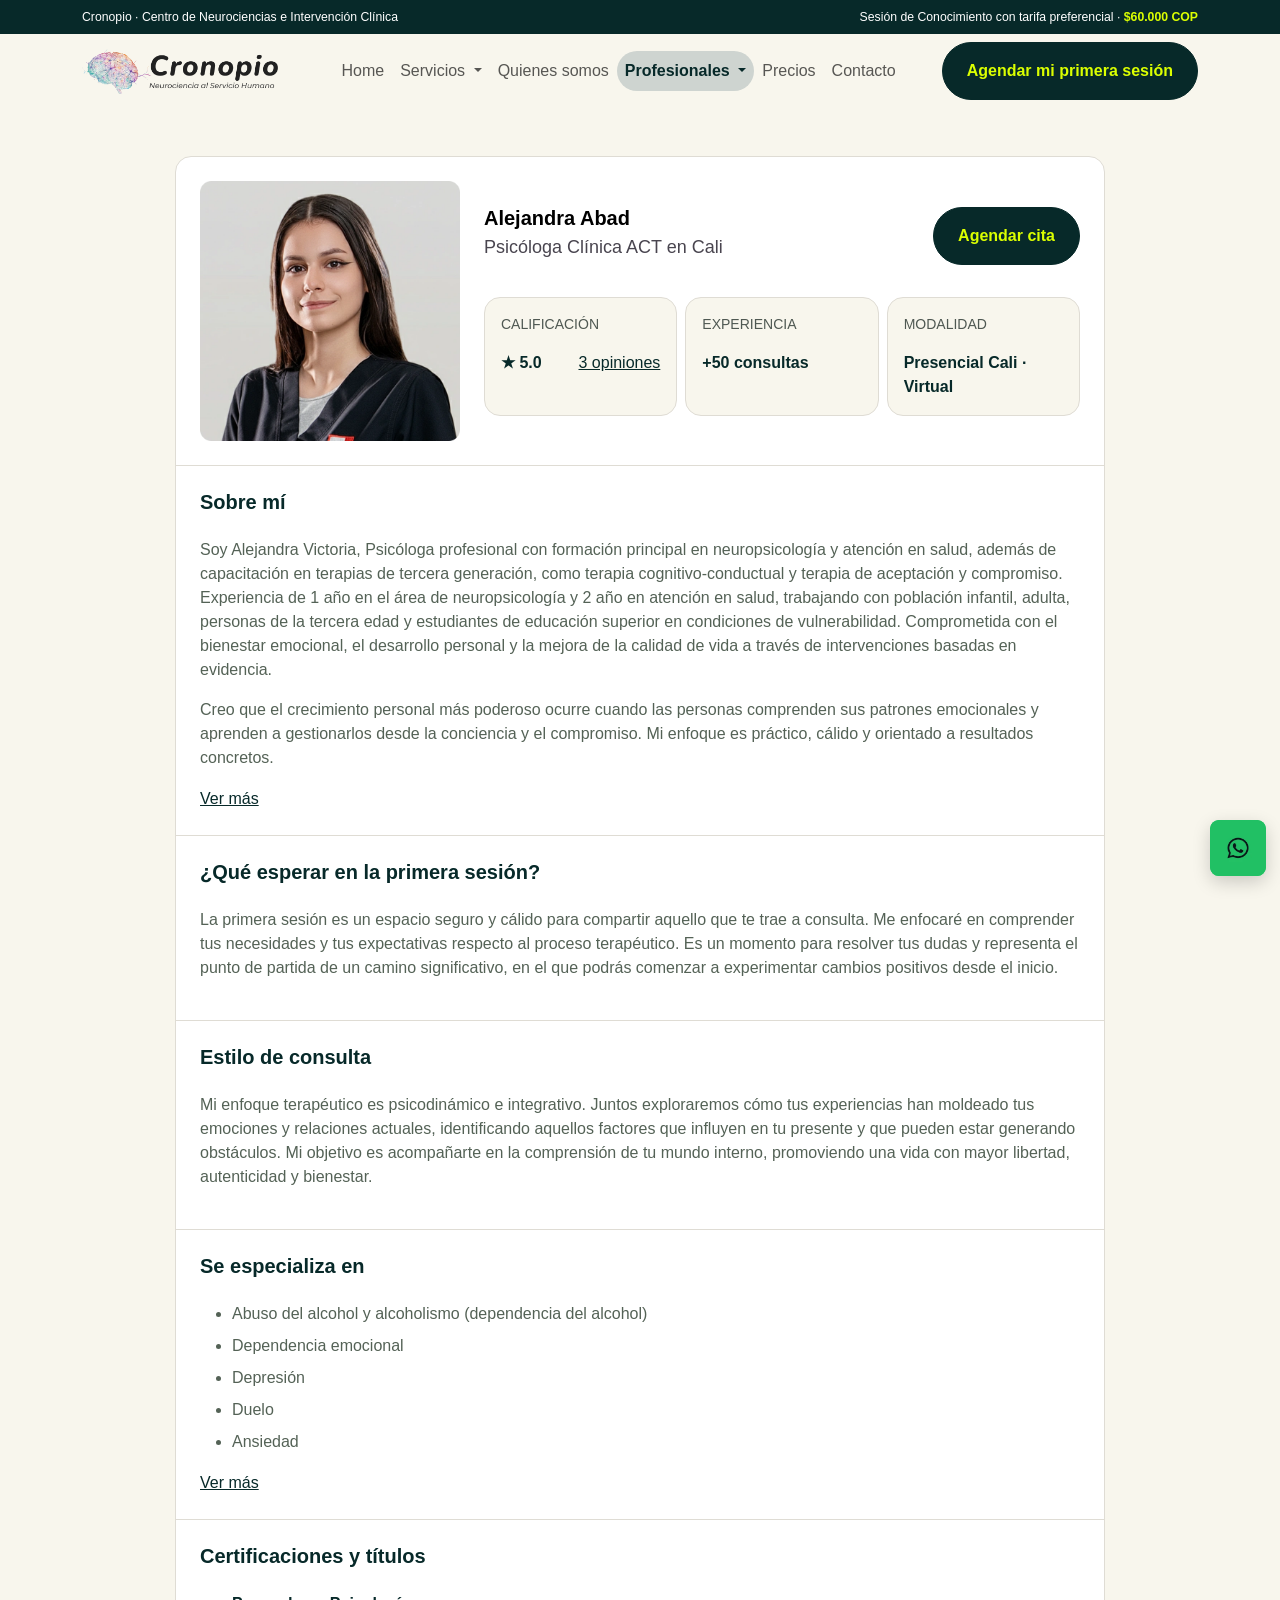
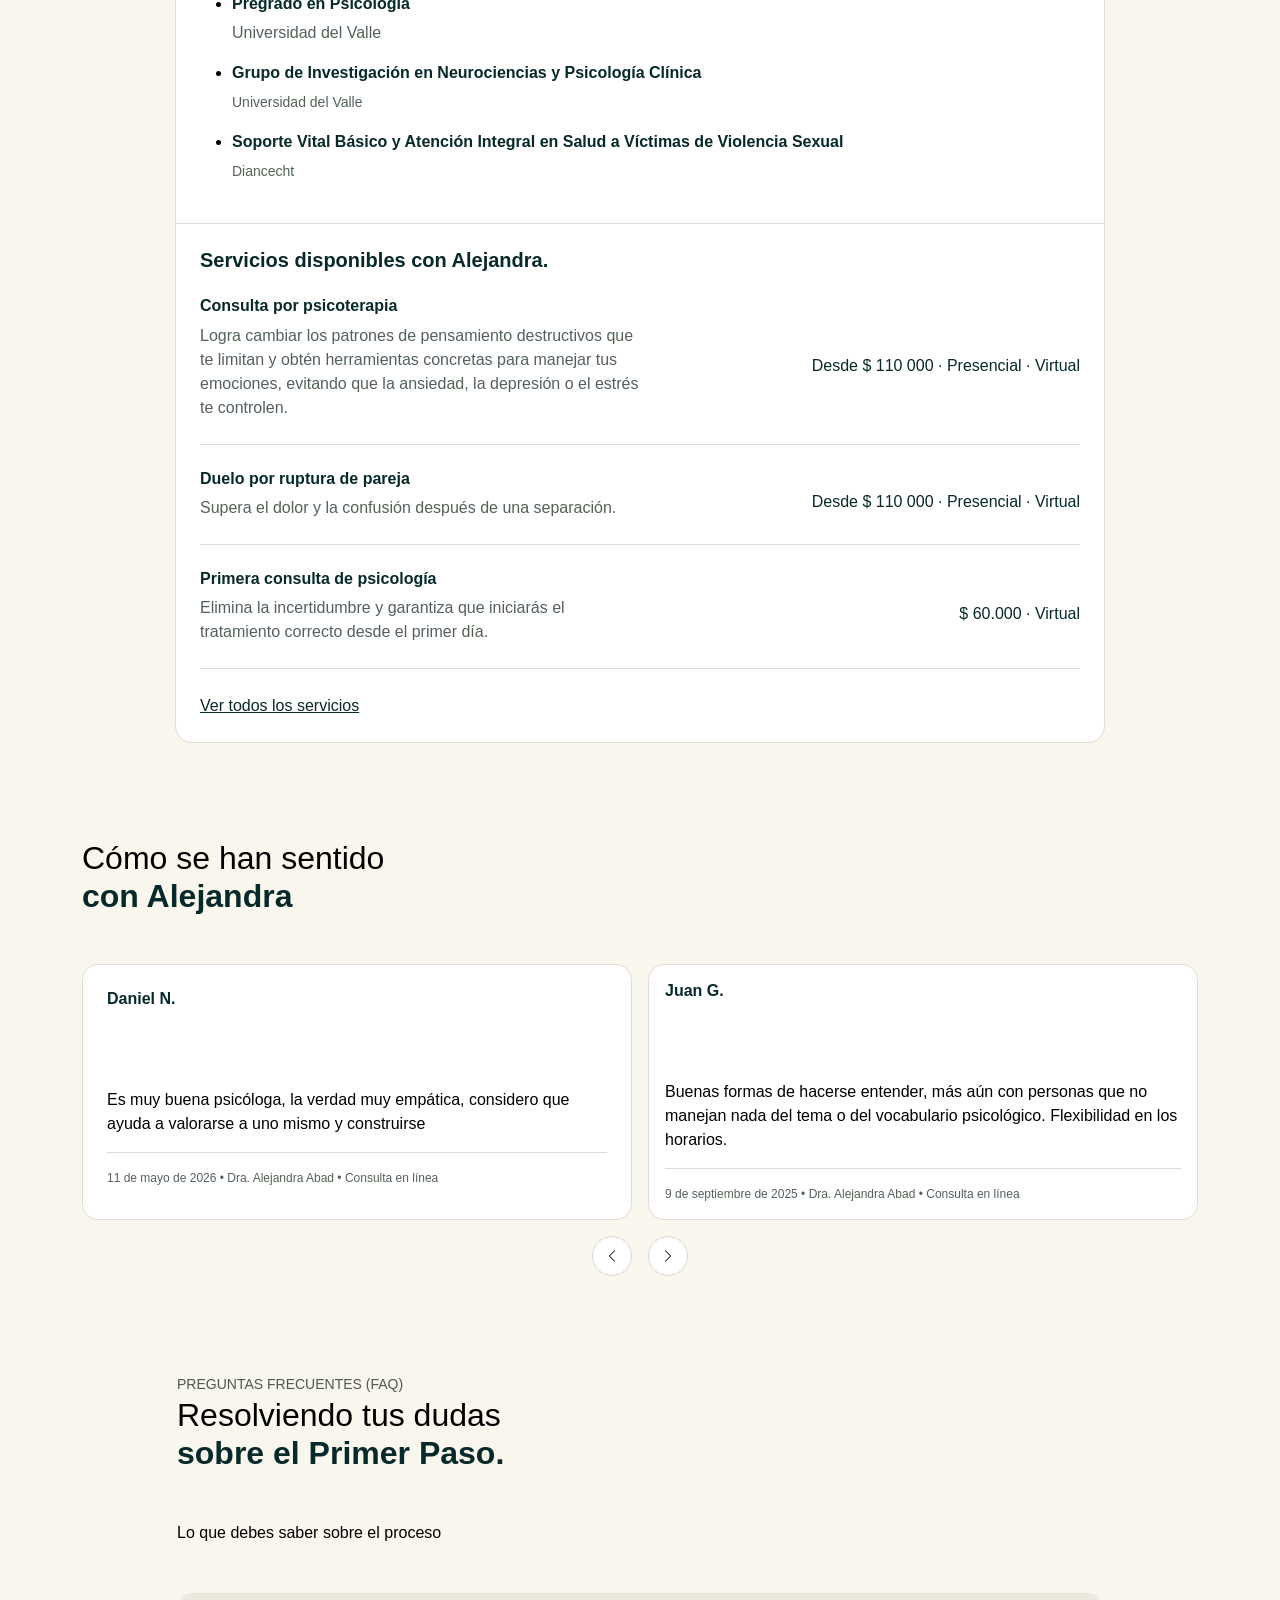
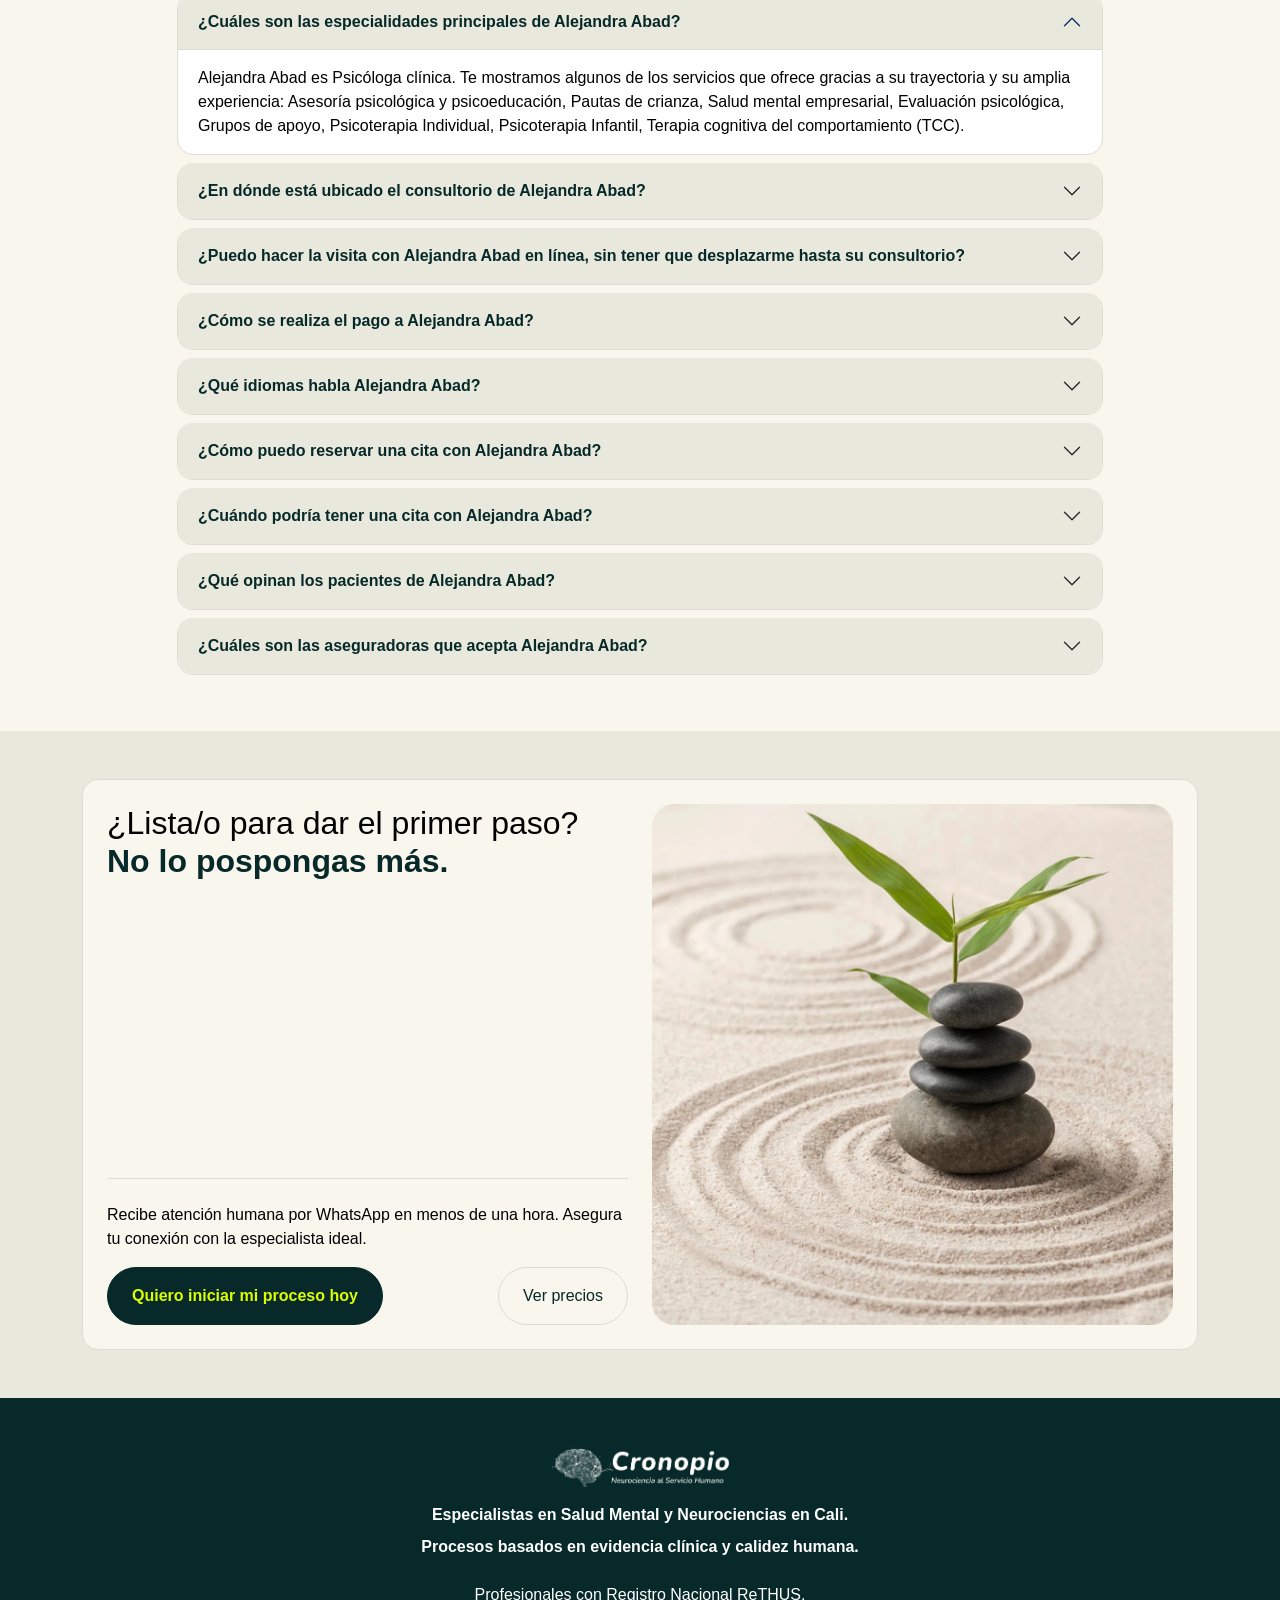
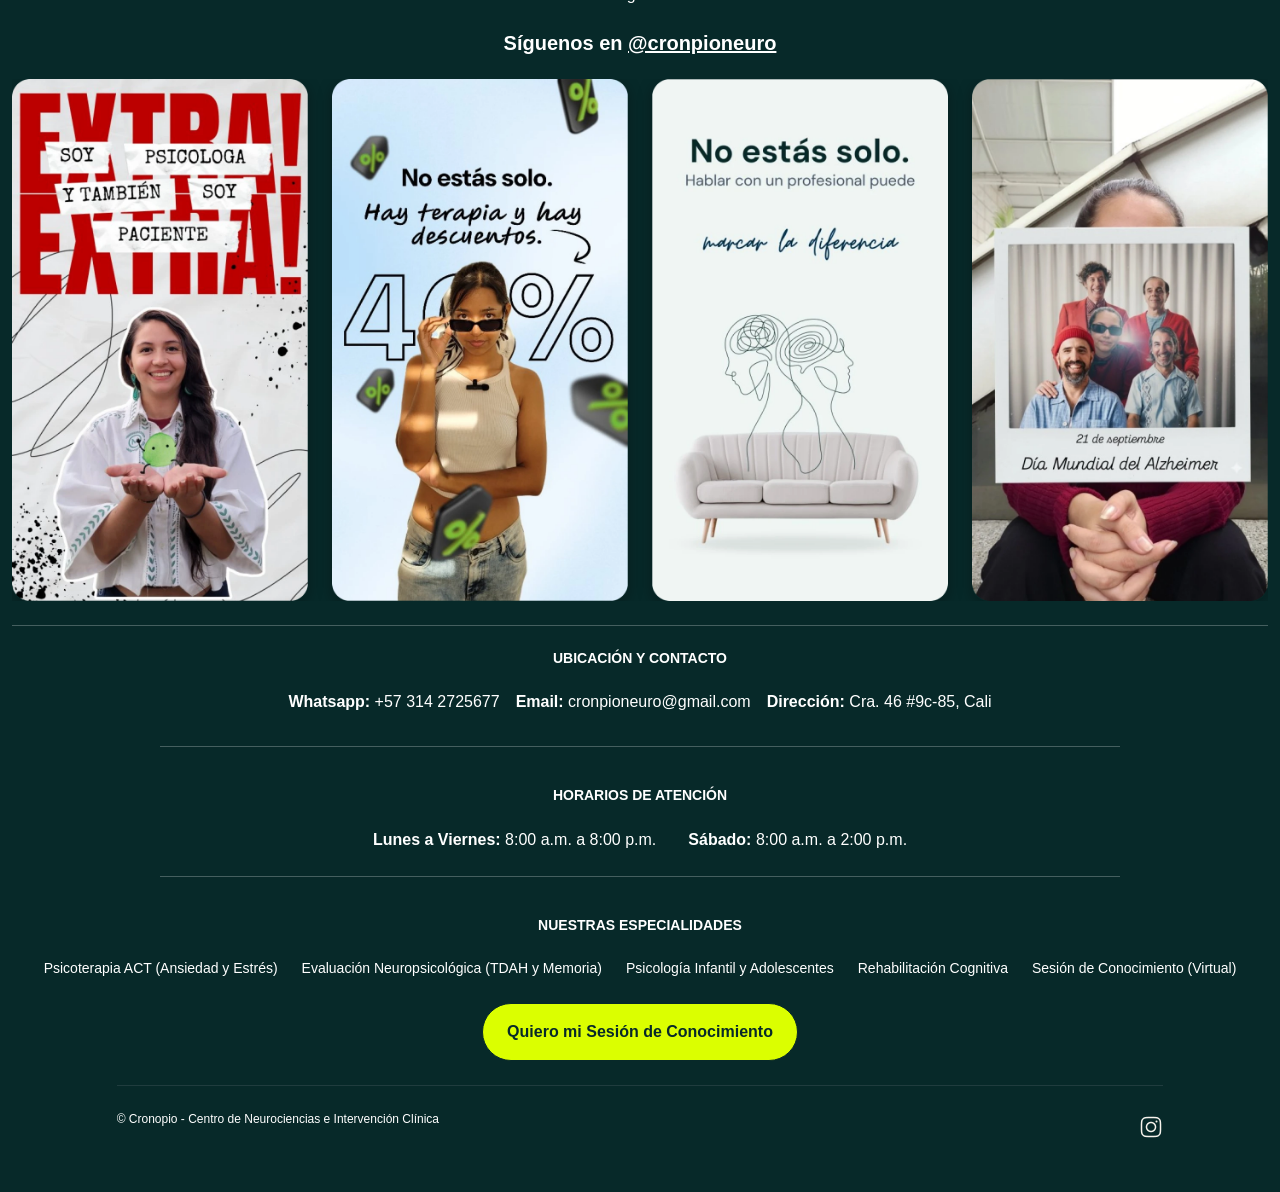
==== alejandra-abad.html @ 1df52190 "update profesionales Meta tags & Open Graph" ====
<!DOCTYPE html>
<html lang="es">

<head>
    <meta charset="UTF-8">
    <meta name="viewport" content="width=device-width, initial-scale=1.0">
    <title>Psicóloga Alejandra Abad | ACT y Neuropsicología en Cali | Cronopio Neuro</title>
    <!-- Meta tags para SEO y compartir en redes -->
    <meta name="description"
        content="Conoce a la psicóloga Alejandra Abad en Cali: terapia ACT, neuropsicología, evaluación cognitiva y acompañamiento en salud mental.">
    <meta name="keywords" content="Alejandra Abad, psicóloga ACT, neuropsicología, evaluación cognitiva, salud mental, Cali">
    <meta name="author" content="Cronopio Neuro">

    <!-- Open Graph (para WhatsApp, Facebook, etc.) -->
    <meta property="og:type" content="website">
    <meta property="og:url" content="https://cronopioneuro.com/alejandra-abad.html">
    <meta property="og:title" content="Psicóloga Alejandra Abad | ACT y Neuropsicología en Cali | Cronopio Neuro">
    <meta property="og:description"
        content="Psicóloga clínica con enfoque ACT y neuropsicología, especializada en evaluación cognitiva y acompañamiento en salud mental en Cali.">
    <meta property="og:image" content="assets/img/08.profesionales/Alejandra-Abad.webp">
    <meta property="og:image:width" content="1200">
    <meta property="og:image:height" content="630">
    <link rel="icon" type="image/webp" href="assets/img/cronopio-neuro-logo.webp">
    <link href="https://cdn.jsdelivr.net/npm/bootstrap@5.3.2/dist/css/bootstrap.min.css" rel="stylesheet">
    <link href="https://unpkg.com/aos@2.3.1/dist/aos.css" rel="stylesheet">
    <link rel="stylesheet" href="./assets/estilos/style.css">

    <!-- Código Schema para Servicio -->
    <script type="application/ld+json">
{
  "@context": "https://schema.org",
  "@graph": [
    {
      "@type": "Person",
      "@id": "https://cronopioneuro.com/alejandra-abad.html#professional",
      "name": "Alejandra Abad",
      "jobTitle": "Psicóloga Clínica ACT",
      "image": "https://cronopioneuro.com/assets/img/08.profesionales/Alejandra-Abad.webp",
      "description": "Soy Alejandra Victoria, Psicóloga profesional con formación principal en neuropsicología y atención en salud, además de capacitación en terapias de tercera generación como terapia cognitivo-conductual y terapia de aceptación y compromiso. Experiencia en atención infantil, adulta, tercera edad y estudiantes en condiciones de vulnerabilidad, con un enfoque cálido, práctico y basado en evidencia.",
      "url": "https://cronopioneuro.com/alejandra-abad.html",
      "worksFor": {
        "@type": "MedicalBusiness",
        "name": "Cronopio - Centro de Neurociencias e Intervención Clínica",
        "url": "https://cronopioneuro.com/",
        "logo": "https://cronopioneuro.com/assets/img/logo.png",
        "address": {
          "@type": "PostalAddress",
          "streetAddress": "Cra. 46 #9c-85",
          "addressLocality": "Cali",
          "addressRegion": "Valle del Cauca",
          "addressCountry": "CO"
        }
      },
      "knowsAbout": [
        "Neuropsicología",
        "Terapia de Aceptación y Compromiso (ACT)",
        "Terapia cognitivo-conductual",
        "Atención en salud mental",
        "Intervención en ansiedad y estrés",
        "Apoyo en procesos de duelo"
      ],
      "aggregateRating": {
        "@type": "AggregateRating",
        "ratingValue": "5.0",
        "reviewCount": "3",
        "bestRating": "5",
        "worstRating": "1"
      },
      "review": [
        {
          "@type": "Review",
          "author": {
            "@type": "Person",
            "name": "Daniel N."
          },
          "datePublished": "2026-05-11",
          "reviewBody": "Es muy buena psicóloga, la verdad muy empática, considero que ayuda a valorarse a uno mismo y construirse.",
          "reviewRating": {
            "@type": "Rating",
            "ratingValue": "5"
          }
        },
        {
          "@type": "Review",
          "author": {
            "@type": "Person",
            "name": "Juan G."
          },
          "datePublished": "2025-09-09",
          "reviewBody": "Buenas formas de hacerse entender, más aún con personas que no manejan nada del tema o del vocabulario psicológico. Flexibilidad en los horarios.",
          "reviewRating": {
            "@type": "Rating",
            "ratingValue": "5"
          }
        },
        {
          "@type": "Review",
          "author": {
            "@type": "Person",
            "name": "Belcy"
          },
          "datePublished": "2025-09-02",
          "reviewBody": "La comodidad y confianza que la profesional brinda para poder identificar y tratar lo mas relevante.",
          "reviewRating": {
            "@type": "Rating",
            "ratingValue": "5"
          }
        }
      ]
    },
    {
      "@type": "MedicalWebPage",
      "@id": "https://cronopioneuro.com/alejandra-abad.html",
      "url": "https://cronopioneuro.com/alejandra-abad.html",
      "name": "Perfil Profesional de la Psicóloga Alejandra Abad | Cronopio",
      "description": "Agenda tu consulta con Alejandra Abad, Psicóloga Clínica ACT experta en neuropsicología y atención en salud mental. Servicios presenciales en Cali y atención virtual para adultos, adolescentes y niños.",
      "mainEntity": {
        "@id": "https://cronopioneuro.com/alejandra-abad.html#professional"
      },
      "hasPart": [
        {
          "@type": "MedicalProcedure",
          "name": "Primera consulta de psicología",
          "description": "Elimina la incertidumbre y garantiza que iniciarás el tratamiento correcto desde el primer día.",
          "offers": {
            "@type": "Offer",
            "price": "60000",
            "priceCurrency": "COP",
            "availableDeliveryMethod": "https://schema.org/DeliveryMethod"
          }
        },
        {
          "@type": "MedicalProcedure",
          "name": "Consulta por psicoterapia",
          "description": "Logra cambiar los patrones de pensamiento destructivos que te limitan y obtén herramientas concretas para manejar tus emociones, evitando que la ansiedad, la depresión o el estrés te controlen.",
          "offers": {
            "@type": "Offer",
            "price": "110000",
            "priceCurrency": "COP",
            "availableDeliveryMethod": "https://schema.org/OnSitePickup"
          }
        },
        {
          "@type": "MedicalProcedure",
          "name": "Duelo por ruptura de pareja",
          "description": "Supera el dolor y la confusión después de una separación con apoyo profesional y basado en evidencia.",
          "offers": {
            "@type": "Offer",
            "price": "110000",
            "priceCurrency": "COP",
            "availableDeliveryMethod": "https://schema.org/OnSitePickup"
          }
        }
      ]
    }
  ]
}
</script>
</head>

<body>
    <!-- Topbar Promocional -->
    <div class="top-bar text-white py-2">
        <div class="container d-flex justify-content-between align-items-center small">
            <span class="d-none d-md-inline">Cronopio · Centro de Neurociencias e Intervención Clínica</span>
            <span class="mx-auto mx-md-0 d-block d-md-none text-center">Sesión de Conocimiento con tarifa
                preferencial <br><strong class="text-lime">$60.000 COP</strong></span>
            <span class="mx-auto mx-md-0 d-none d-md-block">Sesión de Conocimiento con tarifa preferencial ·
                <strong class="text-lime">$60.000 COP</strong></span>
        </div>
    </div>
    <!-- Header / Navbar -->
    <nav class="navbar navbar-expand-xl sticky-top">
        <div class="container">
            <a class="navbar-brand" href="index.html">
                <img src="assets/img/01.hero_image/logo_primary.webp" alt="Cronopio Logo" height="45">
            </a>
            <button class="navbar-toggler" type="button" data-bs-toggle="collapse" data-bs-target="#mainNav">
                <span class="navbar-toggler-icon"></span>
            </button>
            <div class="collapse navbar-collapse" id="mainNav">
                <ul class="navbar-nav mx-auto mb-2 mb-lg-0">
                    <li class="nav-item px-3 py-2 px-lg-0 py-lg-0"><a class="nav-link" href="index.html">Home</a></li>
                    <li class="nav-item dropdown px-3 py-2 px-lg-0 py-lg-0">
                        <a class="nav-link dropdown-toggle" href="servicios.html" role="button"
                            data-bs-toggle="dropdown" aria-expanded="false">
                            Servicios
                        </a>
                        <ul class="dropdown-menu background-neutro-050 p-xl-3 rounded-4">
                            <li>
                                <a class="dropdown-item d-flex align-items-start p-xl-3 mb-3 mb-xl-0"
                                    href="cognitivo-conductual.html">
                                    <span class="number me-3 opacity-50 flex-shrink-0">01</span>
                                    <div>
                                        <h4 class="color-text-brand fs-6 mb-1">Psicología ACT / Cognitivo-Conductual
                                        </h4>
                                        <p class="d-none d-lg-block small text-secondary mb-0">Terapia te aceptación y
                                            compromiso para ansiedad, <br> depresión, dependen... </p>
                                    </div>
                                </a>
                            </li>
                            <li>
                                <a class="dropdown-item d-flex align-items-start p-xl-3 mb-3 mb-xl-0"
                                    href="psicologia-infantil.html">
                                    <span class="number me-3 opacity-50 flex-shrink-0">02</span>
                                    <div>
                                        <h4 class="color-text-brand fs-6 mb-1">Psicología Infantil</h4>
                                        <p class="d-none d-lg-block small text-secondary mb-0">Acompañamiento
                                            especializado para niños y familias.</p>
                                    </div>
                                </a>
                            </li>
                            <li>
                                <a class="dropdown-item d-flex align-items-start p-xl-3 mb-3 mb-xl-0"
                                    href="neuropsicologia.html">
                                    <span class="number me-3 opacity-50 flex-shrink-0">03</span>
                                    <div>
                                        <h4 class="color-text-brand fs-6 mb-1">Neuropsicologia</h4>
                                        <p class="d-none d-lg-block small text-secondary mb-0">Diagnostico riguroso de
                                            TDAH, TEA, Demencias, <br> Epilepsia y secuelas cog...
                                    </div>
                                </a>
                            </li>
                            <li>
                                <a class="dropdown-item d-flex align-items-start p-xl-3 mb-3 mb-xl-0"
                                    href="rehabilitacion-cognitiva.html">
                                    <span class="number me-3 opacity-50 flex-shrink-0">04</span>
                                    <div>
                                        <h4 class="color-text-brand fs-6 mb-1">Rehabilitación Cognitiva</h4>
                                        <p class="d-none d-lg-block small text-secondary mb-0">Entrenamiento de
                                            atención, memoria, lenguaje <br> y funciones ejecutivas co... </p>
                                    </div>
                                </a>
                            </li>
                            <li>
                                <a class="dropdown-item d-flex align-items-start p-xl-3 mb-3 mb-xl-0"
                                    href="sesion-conocimiento.html">
                                    <span class="number me-3 opacity-50 flex-shrink-0">05</span>
                                    <div>
                                        <h4 class="color-text-brand fs-6 mb-1">Sesión de conocimiento</h4>
                                        <p class="d-none d-lg-block small text-secondary mb-0">Primer contacto para
                                            orientar tu proceso.
                                        </p>
                                    </div>
                                </a>
                            </li>
                            <div class="divider mb-4"></div>
                            <li class="dropdown-item-wrapper px-lg-3 mb-md-0 mb-lg-3 mb-xl-2">
                                <a href="servicios.html" class="btn-link p-0 border-0 text-decoration-none">Ver todos
                                    los
                                    servicios</a>
                            </li>
                        </ul>
                    </li>
                    <li class="nav-item px-3 py-2 px-lg-0 py-lg-0"><a class="nav-link" href="quienes-somos.html">Quienes
                            somos</a></li>
                    <li class="nav-item dropdown px-3 py-2 px-lg-0 py-lg-0">
                        <a class="nav-link dropdown-toggle active" href="profesionales.html" role="button"
                            data-bs-toggle="dropdown" aria-expanded="false">
                            Profesionales
                        </a>
                        <ul class="dropdown-menu background-neutro-050 p-xl-3 rounded-4">
                            <li>
                                <a class="dropdown-item d-flex align-items-start p-xl-3 mb-3 mb-xl-0"
                                    href="tania-jaramillo.html">
                                    <span class="number me-3 opacity-50 flex-shrink-0">01</span>
                                    <div>
                                        <h4 class="color-text-brand fs-6 mb-1">Tania Jaramillo
                                        </h4>
                                        <p class="d-none d-lg-block small text-secondary mb-0">Experta en evaluación
                                            neuropsicológica <br> en niños, adolescentes, adultos y adultos mayores.
                                        </p>
                                    </div>
                                </a>
                            </li>
                            <li>
                                <a class="dropdown-item d-flex align-items-start p-xl-3 mb-3 mb-xl-0"
                                    href="natalia-zapata.html">
                                    <span class="number me-3 opacity-50 flex-shrink-0">02</span>
                                    <div>
                                        <h4 class="color-text-brand fs-6 mb-1">Natalia Zapata</h4>
                                        <p class="d-none d-lg-block small text-secondary mb-0">Psicologa con énfasis en
                                            psicología clínica <br> y Terapia de Aceptación y Compromiso (ACT)
                                        </p>
                                    </div>
                                </a>
                            </li>
                            <li>
                                <a class="dropdown-item d-flex align-items-start p-xl-3 mb-3 mb-xl-0"
                                    href="isabela-carrejo.html">
                                    <span class="number me-3 opacity-50 flex-shrink-0">03</span>
                                    <div>
                                        <h4 class="color-text-brand fs-6 mb-1">Isabela Carrejo</h4>
                                        <p class="d-none d-lg-block small text-secondary mb-0">Psicóloga experta en la
                                            evaluación e intervención <br> de problemáticas en adolescentes
                                            y adultos.</p>
                                    </div>
                                </a>
                            </li>
                            <li>
                                <a class="dropdown-item d-flex align-items-start p-xl-3 mb-3 mb-xl-0"
                                    href="alejandra-abad.html">
                                    <span class="number me-3 opacity-50 flex-shrink-0">04</span>
                                    <div>
                                        <h4 class="color-text-brand fs-6 mb-1">Alejandra Abad</h4>
                                        <p class="d-none d-lg-block small text-secondary mb-0">Experta en evaluación
                                            cognitiva y terapia <br> de adultos con enfoque ACT.
                                        </p>
                                    </div>
                                </a>
                            </li>
                            <div class="divider mb-4"></div>
                            <li class="dropdown-item-wrapper px-lg-3 mb-md-0 mb-lg-3 mb-xl-2">
                                <a href="profesionales.html" class="btn-link p-0 border-0 text-decoration-none">Ver
                                    todas los
                                    profesionales</a>
                            </li>
                        </ul>
                    </li>
                    <li class="nav-item px-3 py-2 px-lg-0 py-lg-0"><a class="nav-link" href="precios.html">Precios</a>
                    </li>
                    <li class="nav-item px-3 py-2 px-lg-0 py-lg-0"><a class="nav-link" href="contacto.html">Contacto</a>
                    </li>
                </ul>
                <div class="d-flex p-3 p-lg-0">
                    <a href="#" class="w-100 btn btn-primary">Agendar mi primera sesión</a>
                </div>
            </div>
        </div>
    </nav>
    <!-- Información del perfil -->
    <div class="seccion-perfil py-5">
        <div class="container">
            <div class="col-12 col-xl-10 offset-xl-1 d-flex flex-column gap-3">
                <!-- 1. Foto + datos clave -->
                <div class="card h-100 background-neutro-050">
                    <div class="d-flex flex-column flex-lg-row align-items-lg-center gap-3 gap-lg-4 mt-0 p-4">
                        <div class="imagen-profesional">
                            <img src="assets/img/08.profesionales/Alejandra-Abad.webp" alt="Alejandra Abad">
                        </div>
                        <div class="card-body p-0">
                            <div class="d-flex flex-column flex-md-row justify-content-md-between">
                                <div class="d-flex flex-column align-items-start mb-3 mb-md-0">
                                    <h1 class="nombre-profesional mb-1">Alejandra Abad</h1>
                                    <p class="especialidad-profesional color-text-secondary mb-1">Psicóloga Clínica ACT
                                        en Cali </p>
                                </div>
                                <div class="d-flex align-items-center">
                                    <a href="https://wa.me/573042725677" target="_blank" rel="noopener noreferrer"
                                        class="col-12 col-md-auto btn btn-primary text-on-brand"
                                        aria-label="Contactar por WhatsApp" title="Contactar por WhatsApp">
                                        Agendar cita</a>
                                </div>
                            </div>
                            <div class="row g-2 mt-4">
                                <div class="col-12 col-md-4">
                                    <div class="card p-3 h-100">
                                        <span class="small color-text-light text-uppercase">Calificación</span>
                                        <div
                                            class="body-card mt-3 d-flex align-items-center justify-content-between gap-1 flex-wrap">
                                            <span class="fw-bold estrellas me-1 color-text-brand">★ 5.0</span>
                                            <button type="button" class="btn btn-link fw-normal p-0 border-0"
                                                data-bs-toggle="modal" data-bs-target="#modalTestimoniosAlejandra">
                                                3 opiniones
                                            </button>
                                        </div>
                                    </div>
                                </div>
                                <div class="col-12 col-md-4">
                                    <div class="card p-3 h-100 perfil-stat">
                                        <span class="small color-text-light text-uppercase">Experiencia</span>
                                        <span class="d-block fw-bold stat-valor color-text-brand mt-3">+50
                                            consultas</span>
                                    </div>
                                </div>
                                <div class="col-12 col-md-4">
                                    <div class="card p-3 h-100 perfil-stat">
                                        <span class="small color-text-light text-uppercase">Modalidad</span>
                                        <span
                                            class="d-block d-lg-none fw-bold stat-valor color-text-brand mt-3">Presencial
                                            · Virtual</span>
                                        <span
                                            class="d-none d-lg-block fw-bold stat-valor color-text-brand mt-3">Presencial
                                            Cali · Virtual</span>
                                    </div>
                                </div>
                            </div>
                        </div>
                    </div>
                    <div class="divider"></div>
                    <!-- 2. Sobre mí -->
                    <div class="seccion-perfil p-4">
                        <h2 class="seccion-label fw-bold fs-5 color-text-brand">Sobre mí</h2>
                        <p class="color-text mt-4">Soy Alejandra Victoria, Psicóloga profesional con formación principal
                            en neuropsicología y atención en salud, además de capacitación en terapias de tercera
                            generación, como terapia cognitivo-conductual y terapia de aceptación y
                            compromiso. Experiencia de 1 año en el área de neuropsicología y 2 año en atención en
                            salud, trabajando con población infantil, adulta, personas de la tercera edad y estudiantes
                            de educación superior en condiciones de vulnerabilidad. Comprometida con el bienestar
                            emocional, el desarrollo personal y la mejora de la calidad de vida a través de
                            intervenciones basadas en evidencia.</p>
                        <p class="color-text">Creo que el crecimiento personal más poderoso ocurre cuando las personas
                            comprenden sus patrones emocionales y aprenden a gestionarlos desde la conciencia y el
                            compromiso. Mi enfoque es práctico, cálido y orientado a resultados concretos.
                        </p>
                        <button type="button" class="btn btn-link p-0 border-0" data-bs-toggle="modal"
                            data-bs-target="#modalExperiencia">
                            Ver más
                        </button>
                    </div>
                    <div class="divider"></div>
                    <!-- 2. ¿Qué esperar en la primera sesión? -->
                    <div class="seccion-perfil p-4">
                        <h2 class="seccion-label fw-bold fs-5 color-text-brand">¿Qué esperar en la primera sesión?</h2>
                        <p class="color-text mt-4">La primera sesión es un espacio seguro y cálido para compartir
                            aquello que te trae a consulta. Me enfocaré en comprender tus necesidades y tus
                            expectativas respecto al proceso terapéutico. Es un momento para resolver tus
                            dudas y representa el punto de partida de un camino significativo, en el que
                            podrás comenzar a experimentar cambios positivos desde el inicio.</p>
                    </div>
                    <div class="divider"></div>
                    <!-- 3. Estilo de consulta -->
                    <div class="seccion-perfil p-4">
                        <h2 class="seccion-label fw-bold fs-5 color-text-brand">Estilo de consulta</h2>
                        <p class="color-text mt-4">Mi enfoque terapéutico es psicodinámico e
                            integrativo. Juntos exploraremos cómo tus experiencias han moldeado tus
                            emociones y relaciones actuales, identificando aquellos factores que influyen en
                            tu presente y que pueden estar generando obstáculos. Mi objetivo es acompañarte en
                            la comprensión de tu mundo interno, promoviendo una vida con mayor libertad,
                            autenticidad y bienestar.</p>
                    </div>
                    <div class="divider"></div>
                    <!-- 4. Especialidad -->
                    <div class="seccion-perfil p-4">
                        <h2 class="seccion-label fw-bold fs-5 color-text-brand mb-4">Se especializa en</h2>
                        <ul>
                            <li class="background-neutro-050 border-0 color-text mb-2 p-0">
                                Abuso del alcohol y alcoholismo (dependencia del alcohol)</li>
                            <li class="background-neutro-050 border-0 color-text mb-2 p-0">
                                Dependencia emocional</li>
                            <li class="background-neutro-050 border-0 color-text mb-2 p-0">
                                Depresión</li>
                            <li class="background-neutro-050 border-0 color-text mb-2 p-0">
                                Duelo</li>
                            <li class="background-neutro-050 border-0 color-text p-0">
                                Ansiedad</li>
                        </ul>
                        <button type="button" class="btn btn-link p-0 border-0" data-bs-toggle="modal"
                            data-bs-target="#modalEspecialidades">
                            Ver más
                        </button>
                    </div>
                    <div class="divider"></div>
                    <!-- 5. Formación -->
                    <div class="seccion-perfil p-4">
                        <h2 class="seccion-label fw-bold fs-5 color-text-brand mb-4">Certificaciones y títulos</h2>
                        <ul>
                            <li class="mb-3">
                                <h3 class="fs-6 color-text-brand fw-bold">Pregrado en Psicología</h3>
                                <span class="color-text">Universidad del Valle</span>
                            </li>
                            <li class="mb-3">
                                <h3 class="fs-6 color-text-brand fw-bold">Grupo de Investigación en Neurociencias y
                                    Psicología Clínica</h3>
                                <span class="small color-text">Universidad del Valle</span>
                            </li>
                            <li class="mb-3">
                                <h3 class="fs-6 color-text-brand fw-bold">Soporte Vital Básico y Atención Integral en
                                    Salud a Víctimas de Violencia Sexual</h3>
                                <span class="small color-text">Diancecht</span>
                            </li>
                        </ul>
                    </div>
                    <div class="divider"></div>
                    <!-- 6. Tabla procesos -->
                    <div class="seccion-perfil p-4">
                        <h2 class="seccion-label fw-bold fs-5 color-text-brand">Servicios disponibles con Alejandra.
                        </h2>
                        <!-- Item 1 -->
                        <div class="my-4 row g-3 align-items-center m-0">
                            <!-- Ocupa 12 cols en móvil y 6 cols (la mitad) en md en adelante -->
                            <div class="accordion-title col-12 col-md-6 mt-0 p-0">
                                <h3 class="fs-6 color-text-brand fw-bold">Consulta por psicoterapia</h3>
                                <p class="color-text mb-0">Logra cambiar los patrones de pensamiento destructivos
                                    que te limitan y obtén herramientas concretas para manejar tus emociones,
                                    evitando que la ansiedad, la depresión o el estrés te controlen.</p>
                            </div>
                            <!-- Ocupa 12 cols en móvil y 6 cols (la mitad) con alineación a la derecha en md -->
                            <div class="col-12 col-md-6 p-0 text-md-end">
                                <span class="proceso-precio color-text-brand d-inline-block">Desde $ 110 000 ·
                                    Presencial · Virtual
                                </span>
                            </div>
                        </div>
                        <div class="divider"></div>
                        <!-- Item 2 -->
                        <div class="my-4 row g-3 align-items-center m-0">
                            <div class="accordion-title col-12 col-md-6 mt-0 p-0">
                                <h3 class="fs-6 color-text-brand fw-bold">Duelo por ruptura de pareja</h3>
                                <p class="color-text mb-0">Supera el dolor y la confusión después de una separación.
                                </p>
                            </div>
                            <div class="col-12 col-md-6 p-0 text-md-end">
                                <span class="proceso-precio color-text-brand d-inline-block">Desde $ 110 000 ·
                                    Presencial · Virtual</span>
                            </div>
                        </div>
                        <div class="divider"></div>
                        <!-- Item 3 -->
                        <div class="my-4 row g-3 align-items-center m-0">
                            <div class="accordion-title col-12 col-md-6 mt-0 p-0">
                                <h3 class="fs-6 color-text-brand fw-bold">Primera consulta de psicología</h3>
                                <p class="color-text mb-0">Elimina la incertidumbre y garantiza que iniciarás el
                                    tratamiento correcto desde el primer día.</p>
                            </div>
                            <div class="col-12 col-md-6 p-0 text-md-end">
                                <span class="proceso-precio color-text-brand d-inline-block">$ 60.000 ·
                                    Virtual</span>
                            </div>
                        </div>
                        <div class="divider mb-4"></div>
                        <div>
                            <button type="button" class="btn btn-link fw-normal p-0 border-0" data-bs-toggle="modal"
                                data-bs-target="#modalServicios">
                                Ver todos los servicios
                            </button>
                        </div>
                    </div>
                </div>
            </div>
        </div>
    </div>
    <!-- Modal Experiencia -->
    <div class="modal fade" id="modalExperiencia" data-bs-backdrop="static" data-bs-keyboard="false" tabindex="-1"
        aria-labelledby="modalExperienciaLabel" aria-hidden="true">
        <div class="modal-dialog modal-dialog-centered modal-dialog-scrollable">
            <div class="modal-content">
                <div class="modal-header">
                    <h1 class="modal-title fs-5" id="modalExperienciaLabel">Más sobre Alejandra Abad</h1>
                    <button type="button" class="btn-close" data-bs-dismiss="modal" aria-label="Close"></button>
                </div>
                <div class="modal-body">
                    <div class="col-12">
                        <div class="card p-3 h-100 background-neutro-100">
                            <div class="d-flex flex-column flex-md-row gap-3 align-items-start align-items-md-center">
                                <img src="assets/img/03.equipo/alejandra-abad.webp" alt="Alejandra Abad"
                                    style="width:100px;height:110px;border-radius:0.75rem;object-fit:cover;flex-shrink:0;">
                                <div>
                                    <p class="nombre-profesional mb-1">Alejandra Abad</p>
                                    <p class="especialidad-profesional color-text-secondary mb-1">Psicóloga Clínica ACT
                                        en Cali</p>
                                    <span class="estrellas me-1 color-text-brand">★★★★★ 3 opiniones</span>
                                </div>
                            </div>
                        </div>
                    </div>
                    <div class="listado-experiencia my-4">
                        <h3 class="fs-6 mb-4 fw-bold color-text-brand">Experiencia profesional</h3>
                        <ul>
                            <li class="border-0 color-text mb-3 p-0">
                                <h4 class="fs-6 fw-bold color-text-brand mb-0">Psicóloga</h4>
                                <p class="color-text mb-0">Cronopio Centro de Neurociencias e Intervención Clínica</p>
                                <span class="small color-text mb-0">Agosto, 2024 - Actualidad</span>
                            </li>
                            <li class="border-0 color-text mb-3 p-0">
                                <h4 class="fs-6 fw-bold color-text-brand mb-0">Practicante Profesional en
                                    Neuropsicología</h4>
                                <p class="color-text mb-0">Clínica Neurólogos de Occidente</p>
                                <span class="small color-text mb-0">Marzo-Julio, 2024</span>
                            </li>
                            <li class="border-0 color-text mb-3 p-0">
                                <h4 class="fs-6 fw-bold color-text-brand mb-0">Practicante Profesional en
                                    Neuropsicología</h4>
                                <p class="color-text mb-0">Centro de Neurorehabilitación SURGIR</p>
                                <span class="small color-text mb-0">Agosto-Diciembre, 2023</span>
                            </li>
                            <li class="border-0 color-text mb-3 p-0">
                                <h4 class="fs-6 fw-bold color-text-brand mb-0">Practicante socioeducativa</h4>
                                <p class="color-text mb-0">Universidad del Valle</p>
                                <span class="small color-text mb-0">Septiembre, 2022 - Diciembre, 2024</span>
                            </li>
                        </ul>
                    </div>
                    <div class="divider mb-4"></div>
                    <div class="listado-idioma my-4">
                        <h3 class="fs-6 mb-4 fw-bold color-text-brand">Idiomas</h3>
                        <ul>
                            <li class="border-0 color-text mb-3 p-0">
                                Español</li>
                            <li class="border-0 color-text mb-3 p-0">
                                Ingles</li>
                        </ul>
                    </div>
                </div>
                <div class="modal-footer">
                    <button type="button" class="btn btn-secondary" data-bs-dismiss="modal">Cerrar</button>
                </div>
            </div>
        </div>
    </div>
    <!-- Modal Especialidades -->
    <div class="modal fade" id="modalEspecialidades" data-bs-backdrop="static" data-bs-keyboard="false" tabindex="-1"
        aria-labelledby="modalExperienciaLabel" aria-hidden="true">
        <div class="modal-dialog modal-dialog-centered modal-dialog-scrollable">
            <div class="modal-content">
                <div class="modal-header">
                    <h1 class="modal-title fs-5" id="modalExperienciaLabel">Se especializa en</h1>
                    <button type="button" class="btn-close" data-bs-dismiss="modal" aria-label="Close"></button>
                </div>
                <div class="modal-body">
                    <div class="listado-especialidades">
                        <ul>
                            <li class="border-0 color-text mb-3 p-0">Abuso del alcohol y alcoholismo (dependencia del
                                alcohol)</li>
                            <li class="border-0 color-text mb-3 p-0">Parafilias</li>
                            <li class="border-0 color-text mb-3 p-0">Síndrome de Asperger</li>
                            <li class="border-0 color-text mb-3 p-0">Síndrome de Martin-Bell</li>
                            <li class="border-0 color-text mb-3 p-0">Síndrome del cromosoma X frágil</li>
                            <li class="border-0 color-text mb-3 p-0">Sonambulismo</li>
                            <li class="border-0 color-text mb-3 p-0">Trastorno de Adaptación</li>
                            <li class="border-0 color-text mb-3 p-0">Trastorno de ansiedad (fobia social)</li>
                            <li class="border-0 color-text mb-3 p-0">Trastorno de Conducta</li>
                            <li class="border-0 color-text mb-3 p-0">Trastorno de estrés postraumático</li>
                            <li class="border-0 color-text mb-3 p-0">Trastorno de pánico</li>
                            <li class="border-0 color-text mb-3 p-0">Trastorno de personalidad dependiente</li>
                            <li class="border-0 color-text mb-3 p-0">Trastorno de personalidad limítrofe</li>
                            <li class="border-0 color-text mb-3 p-0">Trastorno del control de impulsos</li>
                            <li class="border-0 color-text mb-3 p-0">Trastorno del espectro autista (TEA)</li>
                            <li class="border-0 color-text mb-3 p-0">Trastorno evitativo de la personalidad</li>
                            <li class="border-0 color-text mb-3 p-0">Trastorno obsesivo compulsivo (TOC)</li>
                            <li class="border-0 color-text mb-3 p-0">Trastorno por consumo de tabaco</li>
                            <li class="border-0 color-text mb-3 p-0">Trastorno por Déficit de Atención (ADD)</li>
                            <li class="border-0 color-text mb-3 p-0">Trastornos del aprendizaje</li>
                            <li class="border-0 color-text mb-3 p-0">Trastornos del sueño</li>
                            <li class="border-0 color-text mb-3 p-0">Trastornos por Déficit de Atención e Hiperactividad
                                (TDAH)</li>
                            <li class="border-0 color-text mb-3 p-0">Tricotilomanía</li>
                            <li class="border-0 color-text mb-3 p-0">Trastorno mixto de ansiedad y depresión</li>
                            <li class="border-0 color-text mb-3 p-0">Trastorno de la conducta alimentaria</li>
                            <li class="border-0 color-text mb-3 p-0">Trastorno de ansiedad generalizada</li>
                            <li class="border-0 color-text mb-3 p-0">Trastorno bipolar</li>
                            <li class="border-0 color-text mb-3 p-0">Ronquidos</li>
                            <li class="border-0 color-text mb-3 p-0">Pesadillas</li>
                            <li class="border-0 color-text mb-3 p-0">Situaciones de conflicto familiares</li>
                            <li class="border-0 color-text mb-3 p-0">Situaciones de conflicto de pareja</li>
                            <li class="border-0 color-text mb-3 p-0">Situaciones de conflicto personales</li>
                            <li class="border-0 color-text mb-3 p-0">Terrores nocturnos</li>
                            <li class="border-0 color-text mb-3 p-0">Problemas ingesta de alimentos</li>
                            <li class="border-0 color-text mb-3 p-0">Tristeza</li>
                            <li class="border-0 color-text mb-3 p-0">Problemas de apego</li>
                            <li class="border-0 color-text mb-3 p-0">Timidez</li>
                            <li class="border-0 color-text mb-3 p-0">Separación de la pareja</li>
                            <li class="border-0 color-text mb-3 p-0">Trastornos alimenticios</li>
                            <li class="border-0 color-text mb-3 p-0">Síndromes neurológicos</li>
                            <li class="border-0 color-text mb-3 p-0">Síndromes en la infancia, niñez y adolescencia</li>
                            <li class="border-0 color-text mb-3 p-0">Migraña</li>
                            <li class="border-0 color-text mb-3 p-0">Neuralgias</li>
                            <li class="border-0 color-text mb-3 p-0">Neuralgia del trigémino</li>
                            <li class="border-0 color-text mb-3 p-0">Síndromes pseudoneurologicos</li>
                            <li class="border-0 color-text mb-3 p-0">Toc (trastorno obesivo compulsivo)</li>
                            <li class="border-0 color-text mb-3 p-0">Trastorno de ansiedad</li>
                            <li class="border-0 color-text mb-3 p-0">Mobbing</li>
                            <li class="border-0 color-text mb-3 p-0">Problemas de sueño - ritmo circadiano</li>
                            <li class="border-0 color-text mb-3 p-0">Obesidad</li>
                            <li class="border-0 color-text mb-3 p-0">Trastornos por estrés</li>
                            <li class="border-0 color-text mb-3 p-0">Trastorno por somatización</li>
                            <li class="border-0 color-text mb-3 p-0">Trastorno por conversión e insomnio</li>
                            <li class="border-0 color-text mb-3 p-0">Abuso sexual</li>
                            <li class="border-0 color-text mb-3 p-0">Ruptura amorosa</li>
                            <li class="border-0 color-text mb-3 p-0">Trastorno de personalidad</li>
                            <li class="border-0 color-text mb-3 p-0">Trastornos del estado de animo</li>
                            <li class="border-0 color-text mb-3 p-0">Secuelas Cognitivas por daño cerebral</li>
                            <li class="border-0 color-text mb-3 p-0">Secuelas Cognitivas</li>
                            <li class="border-0 color-text mb-3 p-0">Trastornos madurativos del neurodesarrollo</li>
                        </ul>
                    </div>
                </div>
                <div class="modal-footer">
                    <button type="button" class="btn btn-secondary" data-bs-dismiss="modal">Cerrar</button>
                </div>
            </div>
        </div>
    </div>
    <!-- Modal Servicios -->
    <div class="modal fade" id="modalServicios" data-bs-backdrop="static" data-bs-keyboard="false" tabindex="-1"
        aria-labelledby="modalServiciosLabel" aria-hidden="true">
        <div class="modal-dialog modal-dialog-centered modal-dialog-scrollable">
            <div class="modal-content">
                <div class="modal-header">
                    <h1 class="modal-title fs-5" id="modalServiciosLabel">Servicios y precios</h1>
                    <button type="button" class="btn-close" data-bs-dismiss="modal" aria-label="Close"></button>
                </div>
                <div class="modal-body">
                    <!-- Item 1 -->
                    <div>
                        <!-- Ocupa 12 cols en móvil y 6 cols (la mitad) en md en adelante -->
                        <div class="accordion-title col-12 mt-0 p-0">
                            <h3 class="fs-6 color-text-brand fw-bold">Consulta por psicoterapia</h3>
                            <p class="color-text mb-3">Logra cambiar los patrones de pensamiento destructivos que te
                                limitan y obtén herramientas concretas para manejar tus emociones, evitando que la
                                ansiedad, la depresión o el estrés te controlen. </p>
                        </div>
                        <!-- Ocupa 12 cols en móvil y 6 cols (la mitad) con alineación a la derecha en md -->
                        <div class="col-12 mb-4 p-0">
                            <span class="proceso-precio color-text-brand d-inline-block">Desde $ 110 000 ·
                                Presencial ·
                                Virtual</span>
                        </div>
                    </div>
                    <div class="divider mb-4"></div>
                    <!-- Item 2 -->
                    <div>
                        <div class="accordion-title col-12 mt-0 p-0">
                            <h3 class="fs-6 color-text-brand fw-bold">Duelo por ruptura de pareja</h3>
                            <p class="color-text mb-3">Supera el dolor y la confusión después de una separación.</p>
                        </div>
                        <div class="col-12 mb-4 p-0">
                            <span class="proceso-precio color-text-brand d-inline-block">Desde $ 110 000 ·
                                Presencial ·
                                Virtual</span>
                        </div>
                    </div>
                    <div class="divider mb-4"></div>
                    <!-- Item 3 -->
                    <div>
                        <div class="accordion-title col-12 mt-0 p-0">
                            <h3 class="fs-6 color-text-brand fw-bold">Primera consulta de psicología</h3>
                            <p class="color-text mb-3">Elimina la incertidumbre y garantiza que iniciarás el
                                tratamiento
                                correcto desde el primer día.</p>
                        </div>
                        <div class="col-12 mb-4 p-0">
                            <span class="proceso-precio color-text-brand d-inline-block">$ 60.000 ·
                                Virtual</span>
                        </div>
                    </div>
                    <div class="divider mb-4"></div>
                    <!-- Item 4 -->
                    <div>
                        <div class="accordion-title col-12 mt-0 p-0">
                            <h3 class="fs-6 color-text-brand fw-bold">Evaluación psicológica</h3>
                            <p class="color-text mb-3">Este servicio te ofrece una comprensión global y profesional
                                de
                                tu estado emocional y conductual actual.</p>
                        </div>
                        <div class="col-12 mb-4 p-0">
                            <span class="proceso-precio color-text-brand d-inline-block">Desde $ 110.000 · Virtual ·
                                Presencial</span>
                        </div>
                    </div>
                    <div class="divider mb-4"></div>
                    <!-- Item 5 -->
                    <div>
                        <div class="accordion-title col-12 mt-0 p-0">
                            <h3 class="fs-6 color-text-brand fw-bold">Psicoterapia Individual</h3>
                            <p class="color-text mb-3">Este es tu espacio seguro para superar la ansiedad, la
                                depresión,
                                el estrés o los conflictos personales.</p>
                        </div>
                        <div class="col-12 mb-4 p-0">
                            <span class="proceso-precio color-text-brand d-inline-block">Desde $ 110.000 · Virtual ·
                                Presencial</span>
                        </div>
                    </div>
                    <div class="divider mb-4"></div>
                    <!-- Item 6 -->
                    <div>
                        <div class="accordion-title col-12 mt-0 p-0">
                            <h3 class="fs-6 color-text-brand fw-bold">Terapia cognitiva del comportamiento (TCC)
                            </h3>
                        </div>
                        <p class="color-text mb-3">Accede a la metodología más respaldada científicamente para
                            transformar el malestar
                            emocional. </p>
                        <div class="col-12 mb-4 p-0">
                            <span class="proceso-precio color-text-brand d-inline-block">Desde $ 110.000 · Virtual ·
                                Presencial</span>
                        </div>
                    </div>
                    <div class="divider mb-4"></div>
                    <!-- Item 7 -->
                    <div>
                        <div class="accordion-title col-12 mt-0 p-0">
                            <h3 class="fs-6 color-text-brand fw-bold">Asesoría psicológica y psicoeducación</h3>
                            <p class="color-text mb-3">Deja de buscar información ambigua en internet y obtén
                                respuestas
                                directas y estrategias concretas de un experto para manejar un problema específico o
                                una
                                crisis puntual.</p>
                        </div>
                        <div class="col-12 mb-4 p-0">
                            <span class="proceso-precio color-text-brand d-inline-block">Desdee $ 110.000 · Virtual
                                ·
                                Presencial</span>
                        </div>
                    </div>
                    <div class="divider mb-4"></div>
                    <!-- Item 8 -->
                    <div>
                        <div class="accordion-title col-12 mt-0 p-0">
                            <h3 class="fs-6 color-text-brand fw-bold">Psicoterapia de duelo</h3>
                            <p class="color-text mb-3">Recibe un acompañamiento profesional para transitar el dolor
                                de
                                una pérdida (ser querido, empleo, etapa de vida). </p>
                        </div>
                        <div class="col-12 mb-4 p-0">
                            <span class="proceso-precio color-text-brand d-inline-block">Desde $ 110.000 · Virtual ·
                                Presencial</span>
                        </div>
                    </div>
                    <div class="divider mb-4"></div>
                    <!-- Item 9 -->
                    <div>
                        <div class="accordion-title col-12 mt-0 p-0">
                            <h3 class="fs-6 color-text-brand fw-bold">Psicoterapia para adolescentes</h3>
                            <p class="color-text mb-3">Ayuda a tu hijo adolescente a gestionar la ansiedad escolar,
                                los
                                conflictos familiares o las presiones sociales.</p>
                        </div>
                        <div class="col-12 mb-4 p-0">
                            <span class="proceso-precio color-text-brand d-inline-block">Desde $ 110.000 · Virtual ·
                                Presencial</span>
                        </div>
                    </div>
                </div>
                <div class="modal-footer">
                    <button type="button" class="btn btn-secondary" data-bs-dismiss="modal">Cerrar</button>
                </div>
            </div>
        </div>
    </div>
    <!-- Modal testimonios Alejandra -->
    <div class="modal fade" id="modalTestimoniosAlejandra" data-bs-backdrop="static" data-bs-keyboard="false"
        tabindex="-1" aria-labelledby="modalTestimoniosAlejandraLabel" aria-hidden="true">
        <div class="modal-dialog modal-dialog-centered modal-dialog-scrollable">
            <div class="modal-content">
                <div class="modal-header">
                    <h1 class="modal-title fs-5" id="modalTestimoniosAlejandraLabel">3 Opiniones</h1>
                    <button type="button" class="btn-close" data-bs-dismiss="modal" aria-label="Close"></button>
                </div>
                <div class="modal-body">
                    <div class="tarjeta-testimonio">
                        <div class="body-card">
                            <h3 class="fs-6 mb-4 fw-bold color-text-brand">Daniel N.</h3>
                            <p class="mb-3">Es muy buena psicología, la verdad muy empática, considero que ayuda a
                                valorarse a uno mismo y construirse.
                            </p>
                            <div class="divider mb-3"></div>
                            <p class="meta-reseña color-text">12 de mayo de 2026 • Consulta por psicología</p>
                        </div>
                    </div>
                    <div class="tarjeta-testimonio">
                        <div class="body-card">
                            <h3 class="fs-6 mb-4 fw-bold color-text-brand">Juan G.</h3>
                            <p class="mb-3">Buenas formas de hacerse entender, más aún con personas que no manejan
                                nada
                                del tema o del vocabulario psicológico. Flexibilidad en los horarios.
                            </p>
                            <div class="divider mb-3"></div>
                            <p class="meta-reseña color-text">9 de septiembre de 2025 • Consulta en línea</p>
                        </div>
                    </div>
                    <div class="tarjeta-testimonio">
                        <div class="body-card">
                            <h3 class="fs-6 mb-4 fw-bold color-text-brand">Belcy.</h3>
                            <p class="mb-3">La comodidad y confianza que la profesional brinda para poder
                                identificar y
                                tratar lo mas relevante. </p>
                            <div class="divider mb-3"></div>
                            <p class="meta-reseña color-text">2 de septiembre de 2025 • Consulta por psicología
                            </p>
                        </div>
                    </div>
                </div>
                <div class="modal-footer">
                    <button type="button" class="btn btn-secondary" data-bs-dismiss="modal">Cerrar</button>
                </div>
            </div>
        </div>
    </div>
    <!-- Sección de testimonios -->
    <section id="testimonios" class="seccion-testimonios grid-cards py-5">
        <div class="container">
            <h2 class="mb-5">
                Cómo se han sentido <br>
                <strong class="color-text-brand">con Alejandra</strong>
            </h2>
            <div id="carruselTestimonios" class="carousel slide carrusel-testimonios" data-bs-touch="false">
                <div class="carousel-inner">
                    <!-- Slide 1 -->
                    <div class="carousel-item active">
                        <div class="row g-3">
                            <!-- Primera tarjeta: visible en todos los tamaños -->
                            <div class="col-12 col-md-6">
                                <div class="card h-100 background-neutro-050 p-3 p-md-4">
                                    <div class="body-card">
                                        <h3 class="fs-6 fw-bold color-text-brand">Daniel N.</h3>
                                        <p class="mb-3">Es muy buena psicóloga, la verdad muy empática, considero que
                                            ayuda a valorarse a uno mismo y construirse
                                        </p>
                                        <div class="divider mb-3"></div>
                                        <p class="meta-reseña color-text mb-0">11 de mayo de 2026 • Dra. Alejandra Abad
                                            • Consulta en línea
                                        </p>
                                    </div>
                                </div>
                            </div>
                            <!-- Segunda tarjeta: solo visible en tablet+ -->
                            <div class="col-md-6 d-none d-md-block">
                                <div class="card h-100 background-neutro-050 p-3">
                                    <div class="body-card">
                                        <h3 class="fs-6 fw-bold color-text-brand">Juan G.</h3>
                                        <p class="mb-3">Buenas formas de hacerse entender, más aún con personas que no
                                            manejan nada del tema o del vocabulario psicológico. Flexibilidad en los
                                            horarios.
                                        </p>
                                        <div class="divider mb-3"></div>
                                        <p class="meta-reseña color-text mb-0">9 de septiembre de 2025 • Dra. Alejandra
                                            Abad • Consulta en línea</p>
                                    </div>
                                </div>
                            </div>
                        </div>
                    </div>
                    <!-- Slide 2: repetir misma estructura con nuevas reseñas -->
                    <div class="carousel-item">
                        <div class="row g-3">
                            <div class="col-12 col-md-6">
                                <div class="card h-100 background-neutro-050 p-3 p-md-4">
                                    <div class="body-card">
                                        <h3 class="fs-6 fw-bold color-text-brand">Belcy.</h3>
                                        <p class="mb-3">La comodidad y confianza que la profesional brinda para poder
                                            identificar y tratar lo más relevante.
                                        </p>
                                        <div class="divider mb-3"></div>
                                        <p class="meta-reseña color-text mb-0">2 de septiembre de 2025 • Dra. Alejandra
                                            Abad • Consulta en línea</p>
                                    </div>
                                </div>
                            </div>
                        </div>
                    </div>
                </div>
                <button class="carousel-control-prev" type="button" data-bs-target="#carruselTestimonios"
                    data-bs-slide="prev">
                    <span class="carousel-control-prev-icon" aria-hidden="true"></span>
                    <span class="visually-hidden">Anterior</span>
                </button>
                <button class="carousel-control-next" type="button" data-bs-target="#carruselTestimonios"
                    data-bs-slide="next">
                    <span class="carousel-control-next-icon" aria-hidden="true"></span>
                    <span class="visually-hidden">Siguiente</span>
                </button>
            </div>
        </div>
    </section>
    <!-- Sección FAQ -->
    <section class="seccion-faq py-5">
        <div class="container">
            <div class="row justify-content-center">
                <div class="col-12 col-xl-10">
                    <span class="text-uppercase small text-muted mb-2">Preguntas Frecuentes (FAQ)</span>
                    <h2 class="mb-5">
                        Resolviendo tus dudas <br>
                        <strong class="color-text-brand">sobre el Primer Paso.</strong>
                    </h2>
                    <p class="paragraph mb-5">
                        Lo que debes saber sobre el proceso
                    </p>
                    <div class="accordion" id="accordionExample">
                        <div class="accordion-item">
                            <h2 class="accordion-header">
                                <button class="accordion-button" type="button" data-bs-toggle="collapse"
                                    data-bs-target="#collapseOne" aria-expanded="true" aria-controls="collapseOne">
                                    ¿Cuáles son las especialidades principales de Alejandra Abad?
                                </button>
                            </h2>
                            <div id="collapseOne" class="accordion-collapse collapse show"
                                data-bs-parent="#accordionExample">
                                <div class="accordion-body">
                                    Alejandra Abad es Psicóloga clínica. Te mostramos algunos de los servicios que
                                    ofrece gracias a su trayectoria y su amplia experiencia: Asesoría psicológica y
                                    psicoeducación, Pautas de crianza, Salud mental empresarial, Evaluación psicológica,
                                    Grupos de apoyo, Psicoterapia Individual, Psicoterapia
                                    Infantil, Terapia cognitiva del comportamiento (TCC).
                                </div>
                            </div>
                        </div>
                        <div class="accordion-item">
                            <h2 class="accordion-header">
                                <button class="accordion-button collapsed" type="button" data-bs-toggle="collapse"
                                    data-bs-target="#collapseTwo" aria-expanded="false" aria-controls="collapseTwo">
                                    ¿En dónde está ubicado el consultorio de Alejandra Abad?
                                </button>
                            </h2>
                            <div id="collapseTwo" class="accordion-collapse collapse"
                                data-bs-parent="#accordionExample">
                                <div class="accordion-body">
                                    Alejandra Abad atiende a sus pacientes en:
                                    Cra. 46 # 6A-60 Cali
                                </div>
                            </div>
                        </div>
                        <div class="accordion-item">
                            <h2 class="accordion-header">
                                <button class="accordion-button collapsed" type="button" data-bs-toggle="collapse"
                                    data-bs-target="#collapseThree" aria-expanded="false" aria-controls="collapseThree">
                                    ¿Puedo hacer la visita con Alejandra Abad en línea, sin tener que desplazarme
                                    hasta su consultorio?
                                </button>
                            </h2>
                            <div id="collapseThree" class="accordion-collapse collapse"
                                data-bs-parent="#accordionExample">
                                <div class="accordion-body">
                                    Sí, Alejandra Abad ofrece consulta de forma remota. Solo tienes que
                                    seleccionar "consulta en línea" cuando vayas a reservar cita desde el calendario, y
                                    así podrás ver las fechas y horas disponibles.
                                </div>
                            </div>
                        </div>
                        <div class="accordion-item">
                            <h2 class="accordion-header">
                                <button class="accordion-button collapsed" type="button" data-bs-toggle="collapse"
                                    data-bs-target="#collapseFour" aria-expanded="false" aria-controls="collapseFour">
                                    ¿Cómo se realiza el pago a Alejandra Abad?
                                </button>
                            </h2>
                            <div id="collapseFour" class="accordion-collapse collapse"
                                data-bs-parent="#accordionExample">
                                <div class="accordion-body">
                                    Para asegurar tu espacio en la agenda y la disponibilidad de la especialista,
                                    el pago de la consulta debe realizarse con al menos 3 horas de
                                    antelación. Una vez realices el pago, debes compártir el comprobante a nuestro
                                    whatsApp.
                                </div>
                            </div>
                        </div>
                        <div class="accordion-item">
                            <h2 class="accordion-header">
                                <button class="accordion-button collapsed" type="button" data-bs-toggle="collapse"
                                    data-bs-target="#collapseFive" aria-expanded="false" aria-controls="collapseFive">
                                    ¿Qué idiomas habla Alejandra Abad?
                                </button>
                            </h2>
                            <div id="collapseFive" class="accordion-collapse collapse"
                                data-bs-parent="#accordionExample">
                                <div class="accordion-body">
                                    Puedes comunicarte con Alejandra Abad en Inglés, Español.
                                </div>
                            </div>
                        </div>
                        <div class="accordion-item">
                            <h2 class="accordion-header">
                                <button class="accordion-button collapsed" type="button" data-bs-toggle="collapse"
                                    data-bs-target="#collapseSix" aria-expanded="false" aria-controls="collapseSix">
                                    ¿Cómo puedo reservar una cita con Alejandra Abad?
                                </button>
                            </h2>
                            <div id="collapseSix" class="accordion-collapse collapse"
                                data-bs-parent="#accordionExample">
                                <div class="accordion-body">
                                    El calendario que muestra Alejandra Abad en Doctoralia está actualizado en
                                    tiempo real, por lo que solo tienes que elegir qué día y hora te convienen entre las
                                    disponibles. La reserva es gratuita y además recibes un recordatorio antes de la
                                    visita.
                                </div>
                            </div>
                        </div>
                        <div class="accordion-item">
                            <h2 class="accordion-header">
                                <button class="accordion-button collapsed" type="button" data-bs-toggle="collapse"
                                    data-bs-target="#collapseSeven" aria-expanded="false" aria-controls="collapseSeven">
                                    ¿Cuándo podría tener una cita con Alejandra Abad?
                                </button>
                            </h2>
                            <div id="collapseSeven" class="accordion-collapse collapse"
                                data-bs-parent="#accordionExample">
                                <div class="accordion-body">
                                    A veces Alejandra Abad tiene algunas horas disponibles dentro de la misma
                                    semana o para la siguiente. Consulta su calendario: verás la primera hora que tiene
                                    disponible, ya que se actualiza en tiempo real. Si no te va bien esa primera hora,
                                    comprueba otros días. La reserva siempre es inmediata y gratuita.
                                </div>
                            </div>
                        </div>
                        <div class="accordion-item">
                            <h2 class="accordion-header">
                                <button class="accordion-button collapsed" type="button" data-bs-toggle="collapse"
                                    data-bs-target="#collapseEight" aria-expanded="false" aria-controls="collapseEight">
                                    ¿Qué opinan los pacientes de Alejandra Abad?
                                </button>
                            </h2>
                            <div id="collapseEight" class="accordion-collapse collapse"
                                data-bs-parent="#accordionExample">
                                <div class="accordion-body">
                                    Un total de 3 pacientes han querido dejar una opinión sincera y real sobre Alejandra
                                    Abad, otorgándole además una valoración media de 5 estrellas (sobre un
                                    máximo de 5).
                                </div>
                            </div>
                        </div>
                        <div class="accordion-item">
                            <h2 class="accordion-header">
                                <button class="accordion-button collapsed" type="button" data-bs-toggle="collapse"
                                    data-bs-target="#collapseNine" aria-expanded="false" aria-controls="collapseNine">
                                    ¿Cuáles son las aseguradoras que acepta Alejandra Abad?
                                </button>
                            </h2>
                            <div id="collapseNine" class="accordion-collapse collapse"
                                data-bs-parent="#accordionExample">
                                <div class="accordion-body">
                                    Alejandra Abad no acepta aseguradoras, sólo pacientes privados. Te
                                    recomendamos que, en caso de duda, te pongas en contacto con el especialista.
                                </div>
                            </div>
                        </div>
                    </div>
                </div>
            </div>
        </div>
    </section>
    <!-- Sección de llamada a la acción -->
    <section class="seccion-cta py-5 background-neutro-150">
        <div class="container">
            <div class="card p-3 p-md-4 background-neutro-100">
                <div class="row g-4 align-items-stretch">
                    <!-- ── Columna izquierda ── -->
                    <div class="col-12 col-md-6 cta-left d-flex flex-column justify-content-md-between">
                        <div class="card-title mb-5">
                            <h2>
                                ¿Lista/o para dar el primer paso?
                                <strong class="color-text-brand">No lo pospongas más.</strong>
                            </h2>
                        </div>
                        <div class="body-card">
                            <div class="divider mb-4"></div>
                            <p class="cta-subtext">
                                Recibe atención humana por WhatsApp en menos de una hora.
                                Asegura tu conexión con la especialista ideal.
                            </p>
                            <div
                                class="d-flex flex-column align-items-center align-items-md-start align-items-lg-center flex-lg-row justify-content-lg-between">
                                <a href="https://wa.me/573042725677" target="_blank" rel="noopener noreferrer"
                                    class="btn btn-primary text-on-brand mb-3 mb-lg-0 col-12 col-lg-auto text-center"
                                    aria-label="Contactar por WhatsApp" title="Contactar por WhatsApp">
                                    Quiero iniciar mi proceso hoy</a>
                                <a href="precios.html"
                                    class="btn-link text-decoration-none col-12 col-lg-auto text-center">Ver
                                    precios</a>
                            </div>
                        </div>
                    </div>
                    <!-- ── Columna derecha ── -->
                    <div class="col-12 col-md-6 cta-right mt-4">
                        <img src="assets/img/04.cta/zen-stones.webp"
                            alt="Piedras zen apiladas sobre arena con patrones circulares y una planta verde"
                            class="cta-img w-100">
                    </div>
                </div>
            </div>
    </section>
    <!-- Footer -->
    <footer class="footer-cronopio py-5 text-white">
        <div class="container-fluid text-center">
            <div class="mb-4">
                <img src="assets/img/05.footer/logo-white.webp" alt="Cronopio Logo" class="footer-logo mb-3">
                <p class="mb-2 fw-bold">Especialistas en Salud Mental y Neurociencias en Cali.</p>
                <p class="mb-4 fw-bold">Procesos basados en evidencia clínica y calidez humana.</p>
                <p class="mb-0">Profesionales con Registro Nacional ReTHUS.</p>
            </div>
            <div class="mb-4">
                <h5 class="fw-bold">Síguenos en <a
                        href="https://www.instagram.com/cronopioneuro?utm_source=ig_web_button_share_sheet&igsh=ZDNlZDc0MzIxNw=="
                        target="_blank" rel="nofollow" class="text-white">@cronpioneuro</a></h5>
            </div>
            <div class="instagram-scroll-container">
                <a href="https://www.instagram.com/reel/DRS7HNnjm2C/?utm_source=ig_web_copy_link&igsh=MzRlODBiNWFlZA=="
                    target="_blank" class="instagram-item">
                    <img src="assets/img/05.footer/post_1.webp" alt="Post Instagram" class="img-fluid rounded-4">
                </a>
                <a href="https://www.instagram.com/reel/DMtX_YdRsn8/?utm_source=ig_web_copy_link&igsh=MzRlODBiNWFlZA=="
                    target="_blank" class="instagram-item">
                    <img src="assets/img/05.footer/post_2.webp" alt="Post Instagram" class="img-fluid rounded-4">
                </a>
                <a href="https://www.instagram.com/reel/DRx6iWPjoj9/?utm_source=ig_web_copy_link&igsh=MzRlODBiNWFlZA=="
                    target="_blank" class="instagram-item">
                    <img src="assets/img/05.footer/post_3.webp" alt="Post Instagram" class="img-fluid rounded-4">
                </a>
                <a href="https://www.instagram.com/reel/DO3t_0kDtvt/?utm_source=ig_web_copy_link&igsh=MzRlODBiNWFlZA=="
                    target="_blank" class="instagram-item">
                    <img src="assets/img/05.footer/post_4.webp" alt="Post Instagram" class="img-fluid rounded-4">
                </a>
            </div>
            <hr class="opacity-25 my-4">
            <div class="row flex-column align-items-center g-4">
                <div class="col-12">
                    <h6 class="text-uppercase small fw-bold mb-4">Ubicación y contacto</h6>
                    <ul class="d-flex flex-column flex-md-row justify-content-md-center list-unstyled mb-0 mt-2">
                        <li class="mb-2"><strong>Whatsapp:</strong> +57 314 2725677</li>
                        <li class="mx-md-3 mb-2"><strong>Email:</strong> cronpioneuro@gmail.com</li>
                        <li><strong>Dirección:</strong> Cra. 46 #9c-85, Cali</li>
                    </ul>
                </div>
                <hr class="w-75 opacity-25">
                <div class="col-12">
                    <h6 class="text-uppercase small fw-bold mb-4">Horarios de atención</h6>
                    <ul class="d-flex flex-column flex-md-row justify-content-md-center list-unstyled mb-0 mt-2">
                        <li class="me-md-3"><strong>Lunes a Viernes:</strong> 8:00 a.m. a 8:00 p.m.</li>
                        <li class="ms-md-3"><strong>Sábado:</strong> 8:00 a.m. a 2:00 p.m.</li>
                    </ul>
                </div>
                <hr class="w-75 opacity-25">
                <div class="col-12">
                    <h6 class="text-uppercase small fw-bold mb-4">Nuestras Especialidades</h6>
                    <div class="d-flex flex-wrap justify-content-center gap-2 gap-lg-4 mt-2 px-3">
                        <span class="small"><a href="cognitivo-conductual.html"
                                class="especialidad text-decoration-none">Psicoterapia ACT (Ansiedad y
                                Estrés)</a></span>
                        <span class="small"><a href="neuropsicologia.html"
                                class="especialidad text-decoration-none">Evaluación Neuropsicológica (TDAH y
                                Memoria)</a></span>
                        <span class="small"><a href="psicologia-infantil.html"
                                class="especialidad text-decoration-none">Psicología Infantil y
                                Adolescentes</a></span>
                        <span class="small"><a href="rehabilitacion-cognitiva.html"
                                class="especialidad text-decoration-none">Rehabilitación Cognitiva</a></span>
                        <span class="small"><a href="sesion-de-conocimiento.html"
                                class="especialidad text-decoration-none">Sesión de Conocimiento
                                (Virtual)</a></span>
                    </div>
                </div>
                <div class="mt-4">
                    <a class="zl-facility-url btn btn-secondary col-12 col-md-auto"
                        href="https://www.doctoralia.co/clinicas/cronopio-centro-de-neurociencias-e-intervencion-clinica"
                        target="_blank" rel="nofollow"
                        data-zlw-facility="cronopio-centro-de-neurociencias-e-intervencion-clinica"
                        data-zlw-type="facility-simple-link-with-saas-only" data-zlw-saas-only="true"
                        data-zlw-a11y-title="Widget de reserva de citas médicas">
                        Quiero mi Sesión de Conocimiento
                    </a>
                </div>
            </div>
            <div
                class="col-lg-10 offset-lg-1 mt-4 pt-4 border-top border-secondary border-opacity-25 d-flex flex-column flex-lg-row justify-content-between align-items-center">
                <p class="x-small mb-3">© Cronopio - Centro de Neurociencias e Intervención Clínica</p>
                <a class="footer-icon"
                    href="https://www.instagram.com/cronopioneuro?utm_source=ig_web_button_share_sheet&igsh=ZDNlZDc0MzIxNw=="
                    target="_blank" rel="nofollow"><img src="assets/img/05.footer/instagram.webp" alt="Instagram"></a>
            </div>
        </div>
    </footer>
    <!-- FAB Whatsapp -->
    <a href="https://wa.me/573142725677?text=Hola%20quiero%20recibir%20m%C3%A1s%20informaci%C3%B3n%20sobre%20sus%20servicios"
        target="_blank" rel="noopener noreferrer" class="whatsapp-fab" aria-label="Contactar por WhatsApp"
        title="Contactar por WhatsApp">
        <span class="visually-hidden">Contactar por WhatsApp</span>
        <img src="assets/img/05.footer/Extended-FAB.webp" alt="WhatsApp">
    </a>

    <script src="https://cdn.jsdelivr.net/npm/bootstrap@5.3.2/dist/js/bootstrap.bundle.min.js"></script>
    <script src="https://unpkg.com/aos@2.3.1/dist/aos.js"></script>


</body>

</html>
---- assets/estilos/style.css ----
/* =========================================
   1. DESIGN TOKENS (Variables de Figma)
   ========================================= */
:root {
    /* --- Color Brand --- */
    --color-brand-primary: #072929;

    /* --- Color Accent --- */
    --color-accent: #DBFF00;

    /* --- Color Surface (Fondos) --- */
    --background-neutro-050: #FFFFFF;
    --background-neutro-100: #F8F6ED;
    --background-neutro-150: #E8E9DC;
    --background-neutro-200: #CED4D0;
    --background-neutro-250: #F2F1E6;
    --background-neutro-300: #AEC8BB;
    --background-accent-tonal: #86AE3E;
    --background-accent-subtle: #CED7A4;
    --background-accent-brand: #072929;

    /* --- Color Content (Textos) --- */
    --color-text-brand: #072929;
    --color-text-primary: #000000;
    --color-text-secundary: #49454F;
    --color-text: #546256;
    --color-text-light: #4F5852;
    --text-on-brand-secundary: #dbff00;
    --text-on-brand: #ffffff;

    /* --- Color Stroke (Contornos) --- */
    --color-stroke-light: #DFDCD4;

    /* --- Tipografías --- */
    --font-primary: 'DM Sans', sans-serif;
    --font-secondary: 'Inter', sans-serif;

    /* --- Definición del Padding Centralizado --- */
    --nav-padding-x: 1rem;

    /* =========================================
   2. BOOTSTRAP OVERRIDES
   ========================================= */
    --bs-primary: var(--color-brand-primary);
    --bs-body-font-family: var(--font-primary);
    --bs-body-color: var(--text-primary);
    --bs-body-bg: var(--background-neutro-100);
    --bs-secondary-color: var(--color-text-light);
}

/* =========================================
   3. COMPONENTES PERSONALIZADOS
   ========================================= */

/* A. Ajuste del Botón Primary */
.btn-primary {
    background-color: var(--color-brand-primary);
    color: var(--text-on-brand-secundary);
    font-weight: 600;
    padding: 1rem 1.5rem;
    border-color: var(--color-brand-primary);
    border-radius: 100px;
    transition: all 0.3s ease;
}

.btn-primary:hover,
.btn-primary:focus,
.btn-primary:active,
.btn-primary:active:focus {
    background-color: var(--color-brand-primary) !important;
    border-color: var(--color-brand-primary) !important;
    color: var(--text-on-brand) !important;
    filter: brightness(1.3);
}

/* B. boton Secundario */
.btn-secondary {
    background-color: var(--color-accent);
    color: var(--color-brand-primary);
    font-weight: 600;
    border-color: var(--color-brand-primary);
    border-radius: 100px;
    padding: 1rem 1.5rem;
    transition: all 0.3s ease;
}

.btn-secondary:hover,
.btn-secondary:focus {
    background-color: var(--color-accent) !important;
    border-color: var(--color-brand-primary);
    color: var(--color-brand-primary);
    filter: brightness(0.95);
}

.btn-link {
    color: var(--color-brand-primary) !important;
    font-weight: 500;
    transition: all 0.3s ease;
    padding: 1rem 1.5rem;
    border: 1px solid var(--color-stroke-light);
    border-radius: 100px;
}

/* C. Tipografía Secundaria */
.font-alt {
    font-family: var(--font-secondary);
    font-weight: 400;
    font-style: italic;
}

/* D. Nav link */
.nav-link {
    font-family: var(--font-secondary);
}

.navbar-nav .nav-link.active {
    color: var(--color-brand-primary);
    font-weight: 600;
    padding: 0.5rem 1rem;
    background-color: var(--background-neutro-200);
    border-radius: 2rem;
}

/* E. Card */
.card {
    border-radius: 1rem;
    border: 1px solid var(--color-stroke-light);
}

/* F. Accordion */
.accordion {
    --bs-accordion-bg: var(--background-neutro-100);
    --bs-accordion-border-color: var(--color-stroke-light);
    --bs-accordion-border-radius: 1rem;
    --bs-accordion-inner-border-radius: 1rem;
    --bs-accordion-btn-color: var(--color-brand-primary);
    --bs-accordion-active-color: var(--color-brand-primary);
    --bs-accordion-active-bg: var(--background-neutro-150);
}

.accordion-button {
    font-weight: 600;
    line-height: 150%;
}

.accordion-item {
    color: var(--text-secondary);
}

/* G. Text Color classes */
.color-text-brand {
    color: var(--color-text-brand);
}

.color-text-primary {
    color: var(--color-text-primary);
}

.color-text-secondary {
    color: var(--color-text-secundary);
}

.color-text {
    color: var(--color-text);
}

.color-text-light {
    color: var(--color-text-light);
}

.color-text-on-brand-secondary {
    color: var(--text-on-brand-secundary);
}

.color-text-on-brand {
    color: var(--text-on-brand);
}

/* H. Color Surface (Fondos) */
.background-neutro-050 {
    background-color: var(--background-neutro-050);
}

.background-neutro-100 {
    background-color: var(--background-neutro-100);
}

.background-neutro-150 {
    background-color: var(--background-neutro-150);
}

.background-neutro-200 {
    background-color: var(--background-neutro-200);
}

.background-neutro-250 {
    background-color: var(--background-neutro-250);
}

.background-neutro-300 {
    background-color: var(--background-neutro-300);
}

.background-accent-tonal {
    background-color: var(--background-accent-tonal);
}

.background-accent-subtle {
    background-color: var(--background-accent-subtle);
}

.background-brand-primary {
    background-color: var(--color-brand-primary);
}

.background-accent-brand {
    background-color: var(--background-accent-brand);
}

.bg-accent{
    background-color: var(--color-accent);
}

/* I. Divider */
.divider {
    border-top: 1px solid var(--color-stroke-light);
}

/* Evitar scroll horizontal */
html,
body {
    overflow-x: clip;
    width: 100%;
}

/* =========================================
   1. Inicio
   ========================================= */

/* --- Topbar Promocional --- */
.top-bar {
    font-family: var(--font-secondary);
    background-color: var(--color-brand-primary);
    font-size: 0.875rem;
}

.text-lime {
    color: var(--color-accent) !important;
}

/* --- Header / Navbar --- */
.navbar {
    background-color: var(--background-neutro-100);
}

.dropdown-menu {
    border: 0;
}

.dropdown-menu .number {
    font-family: "Fraunces", serif;
}

.dropdown-item:focus,
.dropdown-item:hover {
    background-color: var(--background-neutro-150);
    border-radius: 1rem;
}

.navbar-collapse {
    background: var(--background-neutro-050);
    border-radius: 1rem;
}

/* --- Hero --- */
.hero-section {
    background: linear-gradient(to right, rgba(248, 246, 237, 1) 0%, rgba(248, 246, 237, 0.75) 50%, rgba(248, 246, 237, 0) 100%);
}

.hero-section h1 {
    font-size: 2.5rem;
}

.hero-section .hero-description {
    font-size: 1rem;
}

.hero-section .paragraph {
    color: var(--color-brand-primary);
}

/* --- Sección de confianza --- */
.grid-cards h2 {
    font-size: 2rem;
}

.grid-cards .numero {
    font-size: 0.875rem;
    margin-bottom: 5rem;
}

/* --- Sección de problema solución --- */
.seccion-problema h2 {
    font-size: 2rem;
}

.seccion-problema .tradicional .header-tradicional {
    border-radius: 1rem 1rem 0 0;
}

.seccion-problema .cronopio {
    border-radius: 0 0 1rem 1rem;
}

/* --- Sección pasos --- */
.seccion-pasos .numero {
    font-size: 4.5rem;
    font-style: italic;
    margin-bottom: 1.5rem;
}

.grid-cards .banner-cta {
    background-color: #F2F1E6;
    border: 1px solid var(--color-stroke-light);
}

/* --- Sección servicios --- */
.grid-cards .link {
    font-size: 1.125rem;
}

.banner-orientacion {
    background-color: #011A1A;
    border: 1px solid #F1FCFA;
}

.banner-orientacion p {
    font-family: var(--font-primary);
    font-size: 1.125rem;
    color: #F8F6ED;
}

/* --- Sección equipo --- */
.nombre-profesional {
    font-size: 1.25rem;
    font-weight: 600;
}

.especialidad-profesional {
    font-size: 1.125rem;
    font-weight: 500;
}

.tag {
    background-color: var(--background-neutro-200);
    color: var(--color-brand-primary);
    border-radius: 0.75rem;
}

.tag-small {
    font-size: 0.875rem;
    background-color: var(--background-neutro-050);
    border-radius: 0.5rem;
}

/* --- Sección equipo - modal --- */
.modal .meta-reseña {
    font-size: 0.75rem;
}

#carruselTestimonios .card .body-card h3 {
    margin-bottom: 5rem;
}

/* Espacio para los botones en la parte inferior */
.carrusel-testimonios {
    padding-bottom: 56px;
}

.carrusel-testimonios .meta-reseña {
    font-size: 0.75rem;
}

/* Cancelar el top:0 de Bootstrap y anclar al bottom */
.carrusel-testimonios .carousel-control-prev,
.carrusel-testimonios .carousel-control-next {
    position: absolute;
    bottom: 0;
    top: auto;
    transform: none;
    width: 40px;
    height: 40px;
    background-color: #ffffff;
    border: 1px solid #D9D6CF;
    border-radius: 50%;
    opacity: 1;
}

/* Centrar con gap de 1rem (16px) entre los dos botones */
.carrusel-testimonios .carousel-control-prev {
    left: calc(50% - 40px - 8px);
    right: auto;
}

.carrusel-testimonios .carousel-control-next {
    right: calc(50% - 40px - 8px);
    left: auto;
}

/* Íconos oscuros */
.carrusel-testimonios .carousel-control-prev-icon,
.carrusel-testimonios .carousel-control-next-icon {
    width: 14px;
    height: 14px;
    filter: invert(1) brightness(0);
}

/* --- Sección de llamada a la acción --- */
.seccion-cta h2 {
    font-size: 2rem;
}

.seccion-cta .cta-right img {
    min-height: 50vh;
    object-fit: fill;
}

/* --- Footer --- */
.footer-cronopio {
    background-color: var(--color-brand-primary);
    /* Color oscuro del diseño */
}

.footer-logo {
    max-width: 180px;
}

/* Contenedor del scroll horizontal */
.instagram-scroll-container {
    display: flex;
    gap: 1rem;
    overflow-x: auto;
    scroll-snap-type: x mandatory;
    /* Hace que las fotos "encajen" al scrollear */
    padding: 0 1rem 1.5rem;
    /* Padding lateral para que no pegue al borde */
    scrollbar-width: none;
    /* Oculta scrollbar en Firefox */
    -ms-overflow-style: none;
    /* Oculta scrollbar en IE/Edge */
}

/* Ocultar scrollbar en Chrome/Safari/Brave */
.instagram-scroll-container::-webkit-scrollbar {
    display: none;
}

/* Comportamiento de cada PORTADA */
.instagram-item {
    flex: 0 0 65%;
    /* Ocupa el 65% del ancho para mostrar "la mitad" de la siguiente */
    scroll-snap-align: center;
    /* Se alinea al centro al soltar el scroll */
    transition: transform 0.3s ease;
    text-decoration: none;
}

.instagram-item img {
    width: 100%;
    height: auto;
    object-fit: cover;
    box-shadow: 0 4px 15px rgba(0, 0, 0, 0.3);
}

.footer-cronopio .especialidad {
    color: var(--text-on-brand);
}

.x-small {
    font-size: 0.75rem;
}

.footer-icon img {
    max-width: 24px;
}

/* Botón flotante personalizado */
.whatsapp-fab {
    position: fixed;
    right: max(12px, calc((100vw - 100%) / 2 + 14px));
    bottom: 16px;
    z-index: 1050;
    display: inline-flex;
    align-items: center;
    justify-content: center;
    width: 56px;
    height: 56px;
    border-radius: 16%;
    background: #25D366;
    box-shadow: 0 6px 18px rgba(0, 0, 0, 0.18);
    text-decoration: none;
}

.whatsapp-fab img {
    width: 56px;
    height: 56px;
    display: block;
}

/* Si hay un banner inferior (cookies, barra), usa esta clase en <body> para empujar el FAB arriba */
.with-bottom-banner .whatsapp-fab {
    bottom: 72px;
}

/* =========================================
   2. Servicios
   ========================================= */

/* --- Hero image --- */
.hero-imagen-fondo {
    position: absolute;
    inset: 0;
    width: 100%;
    height: 100%;
    object-fit: cover;
    object-position: center right;
    z-index: 0;
}

.hero-degradado::after {
    content: '';
    position: absolute;
    inset: 0;
    background: rgba(248, 246, 237, .75);
}

.hero-degradado .text-small {
    font-size: 1.5rem;
}

.hero-degradado h1 {
    font-size: 2.5rem;
}

/* --- sección  servicios --- */
.seccion-servicios .banner-cta {
    background-color: #F2F1E6;
    border: 1px solid var(--color-stroke-light);
}

/* --- sección  enfoque --- */
.seccion-enfoque h2 {
    font-size: 1.5rem;
}

/* =========================================
   3. Servicio
   ========================================= */

/* --- sección  situaciones --- */
.seccion-situaciones h2 {
    font-size: 2rem;
}

.seccion-situaciones .card .ultima-fila {
    border-top: 1px solid var(--color-stroke-light);
}

.seccion-situaciones .card img {
    width: 7%;
}

.card-profesional img {
    width: 50%;
}

/* --- sección  beneficios --- */
.seccion-beneficios h2 {
    font-size: 2rem;
}

.seccion-beneficios .card-titulo-beneficios {
    border-radius: 0 0 1rem 1rem;
    border: 1px solid var(--color-stroke-light);
    margin-bottom: 0.25rem;
}

.seccion-beneficios .card-titulo-beneficios .imagen-mascota-beneficios {
    width: 75%;
}

.seccion-beneficios .beneficios-lista .card-beneficio:first-child {
    border-radius: 1rem 1rem 0 0;
    border: 1px solid var(--color-stroke-light);
}

.seccion-beneficios .beneficios-lista .card-beneficio:last-child {
    border-radius: 0 0 1rem 1rem;
    border: 1px solid var(--color-stroke-light);
}

.seccion-beneficios .numero {
    font-size: 0.875rem;
    margin-bottom: 5rem;
}

/* --- sección  FAQ --- */
.seccion-faq h2 {
    font-size: 2rem;
}

.seccion-faq .accordion-item {
    background-color: var(--background-neutro-050);
    margin-bottom: 0.5rem;
    border-radius: 1rem;
    overflow: hidden;
}

.seccion-faq .accordion-button {
    background-color: var(--background-neutro-150);
}


/* =========================================
   4. Quienes somos
   ========================================= */

/* --- sección  Cronopio --- */
.seccion-split .card h2 {
    font-size: 2rem;
}

.seccion-split .card .imagen-mascota img {
    width: 100px;
    height: auto;
}

.seccion-split .card .card-quote {
    font-family: "Fraunces", serif;
    font-style: italic;
    font-weight: 600;
    font-size: 1.125rem;
}

.imagen-split {
    border-radius: 1.25rem;
    overflow: hidden;
    flex-shrink: 0;
    aspect-ratio: 1 / 1;
    /* mobile */
}

.imagen-split img {
    width: 100%;
    height: 100%;
    object-fit: cover;
    display: block;
}

.imagen-profesionales {
    border-radius: 1rem 1rem 0 0;
    overflow: hidden;
    flex-shrink: 0;
    aspect-ratio: 1 / 1;
    /* mobile */
}

.imagen-profesionales img {
    width: 100%;
    height: 100%;
    object-fit: cover;
    display: block;
}

/* =========================================
   5. Profesionales
   ========================================= */

/* --- sección  Cronopio --- */
.seccion-equipo h1 {
    font-size: 2rem;
}

.seccion-equipo .imagen-profesional {
    flex-shrink: 0;
    width: 100px;
    height: 100px;
    overflow: hidden;
}

.seccion-equipo .imagen-profesional img {
    width: 100%;
    height: 100%;
    object-fit: cover;
}

/* =========================================
   6. Profesional
   ========================================= */
/* --- sección  perfil --- */
.seccion-perfil .imagen-profesional {
    flex-shrink: 0;
    width: 100px;
    height: 100px;
    overflow: hidden;
}

.seccion-perfil .imagen-profesional img {
    width: 100%;
    height: 100%;
    object-fit: cover;
}

.seccion-perfil .accordion-button {
    background-color: var(--background-neutro-150);
}

/* =========================================
   7. Precios
   ========================================= */

/* --- sección  precios --- */
.grid-cards .pricing-card {
    background-color: #FDFCF7;
    border: 1px solid #DFDCD4;
}

.grid-cards .pricing-card h2{
    font-size: 1.5rem;
}

.grid-cards .pricing-card h3{
    font-size: 2rem;
}

.grid-cards .pricing-card-featured {
    background-color: var(--background-accent-brand);
}

/* --- sección  cta estudiantes --- */
.seccion-cta .parrafo-estudiantes {
    color: rgba(248, 246, 237, 0.7);
}


/* =========================================
   Breakpoints Customizados
   ========================================= */

/* --- 608px landscape --- */
@media (min-width: 608px) {}

/* --- 768px Tablet --- */
@media (min-width: 768px) {

    /* --- Home --- */
    .instagram-item {
        flex: 0 0 30%;
        /* Muestra 3 y un poco de la 4ta */
    }

    .whatsapp-fab {
        bottom: 24px;
    }

    .seccion-problema ul li {
        min-height: 81px;
    }

    .seccion-problema .tradicional {
        border-radius: 0 0 0 1rem;
    }

    .seccion-problema .cronopio {
        border-radius: 0 1rem 1rem 0;
    }

    .seccion-problema .cronopio .header-cronopio {
        border-radius: 0 1rem 0 0;
    }

    .grid-cards .link {
        font-size: 1.5rem;
    }

    .hero-imagen-fondo {
        object-position: center top;
    }

    /* --- Servicios --- */
    .seccion-situaciones .card .ultima-fila {
        border-top: 0;
    }

    /* --- Servicios --- */
    .seccion-beneficios .card-titulo-beneficios {
        border-radius: 0 1rem 1rem 0;
        margin-bottom: 0;
        margin-right: 0.25rem;
    }

    .seccion-beneficios .beneficios-lista .card-beneficio:first-child {
        border-radius: 1rem 0 0 1rem;
    }

    .seccion-beneficios .beneficios-lista .card-beneficio {
        border-radius: 1rem 0 0 1rem;
        border: 1px solid var(--color-stroke-light);
        margin-bottom: 0.25rem;
    }

    .seccion-beneficios .beneficios-lista .card-beneficio:last-child {
        border-radius: 1rem 0 0 1rem;
        margin-bottom: 0;
    }

    .imagen-split {
        aspect-ratio: unset;
    }

}

/* --- 992px Small Desktop --- */
@media (min-width: 992px) {

    /* --- Home --- */
    .hero-degradado::after {
        content: '';
        position: absolute;
        inset: 0;
        background: linear-gradient(to left,
                rgba(248, 246, 237, 0) 0%,
                /* Esquina inferior derecha: 0% opacidad */
                rgba(248, 246, 237, 0) 25%,
                /* Stop 25%: sigue al 0% opacidad */
                rgba(248, 246, 237, 0.75) 50%,
                /* Stop 50%: sube al 75% opacidad */
                rgba(248, 246, 237, 1) 100%
                /* Esquina superior izquierda: 100% opacidad */
            );
    }

    .seccion-problema ul li {
        min-height: auto;
    }

    .instagram-scroll-container {
        display: grid;
        grid-template-columns: repeat(4, 1fr);
        overflow-x: hidden;
        /* Quitamos el scroll */
        padding: 0;
        gap: 1.5rem;
    }

    .instagram-item {
        flex: none;
        width: 100%;
    }

    .dropdown-menu {
        border: 1px solid var(--color-stroke-light);
    }

    .navbar-collapse {
        background: transparent;
        border: 0;
    }

    /* --- Servicios --- */
    .seccion-situaciones .card .ultima-fila {
        border-top: 1px solid var(--color-stroke-light);
    }

    .seccion-beneficios .card-titulo-beneficios .imagen-mascota-beneficios {
        width: 50%;
    }

    /* --- profesionales --- */
    .seccion-equipo .imagen-profesional {
        width: 360px;
        height: 360px;
    }

    /* --- perfil --- */
    .seccion-perfil .imagen-profesional {
        width: 260px;
        height: 260px;
    }
}

/* --- 1200px md Desktop --- */
@media (min-width: 1200px) {

    /* --- Home --- */
    .navbar-expand-xl .navbar-nav .nav-link {
        padding: 0.5rem;
    }

    /* ---  Servicio --- */
    .card-profesional img {
        width: 25%;
    }

    /* ---  Quienes somos --- */
    .seccion-split .card .card-quote {
        font-size: 1.5rem;
    }
}

/* --- 1400px Larger Desktop --- */
@media (min-width: 1400px) {

    /* --- Home --- */
    .navbar-expand-xl .navbar-nav .nav-link {
        padding: 0.5rem 1rem;
    }

    .hero-section h1 {
        font-size: 3.5rem;
    }

    .grid-cards h2,
    .seccion-problema h2,
    .seccion-situaciones h2,
    .seccion-beneficios h2,
    .seccion-faq h2,
    .seccion-cta h2,
    .seccion-split .card h2,
    .seccion-equipo h1 {
        font-size: 3rem;
    }

    .whatsapp-fab {
        bottom: 32px;
    }

    /* --- Servicios --- */
    .hero-degradado .text-small {
        font-size: 2.5rem;
    }

    .hero-degradado h1 {
        font-size: 3.5rem;
    }

    /* --- sección  enfoque --- */
    .seccion-enfoque h2 {
        font-size: 2.5rem;
    }
}
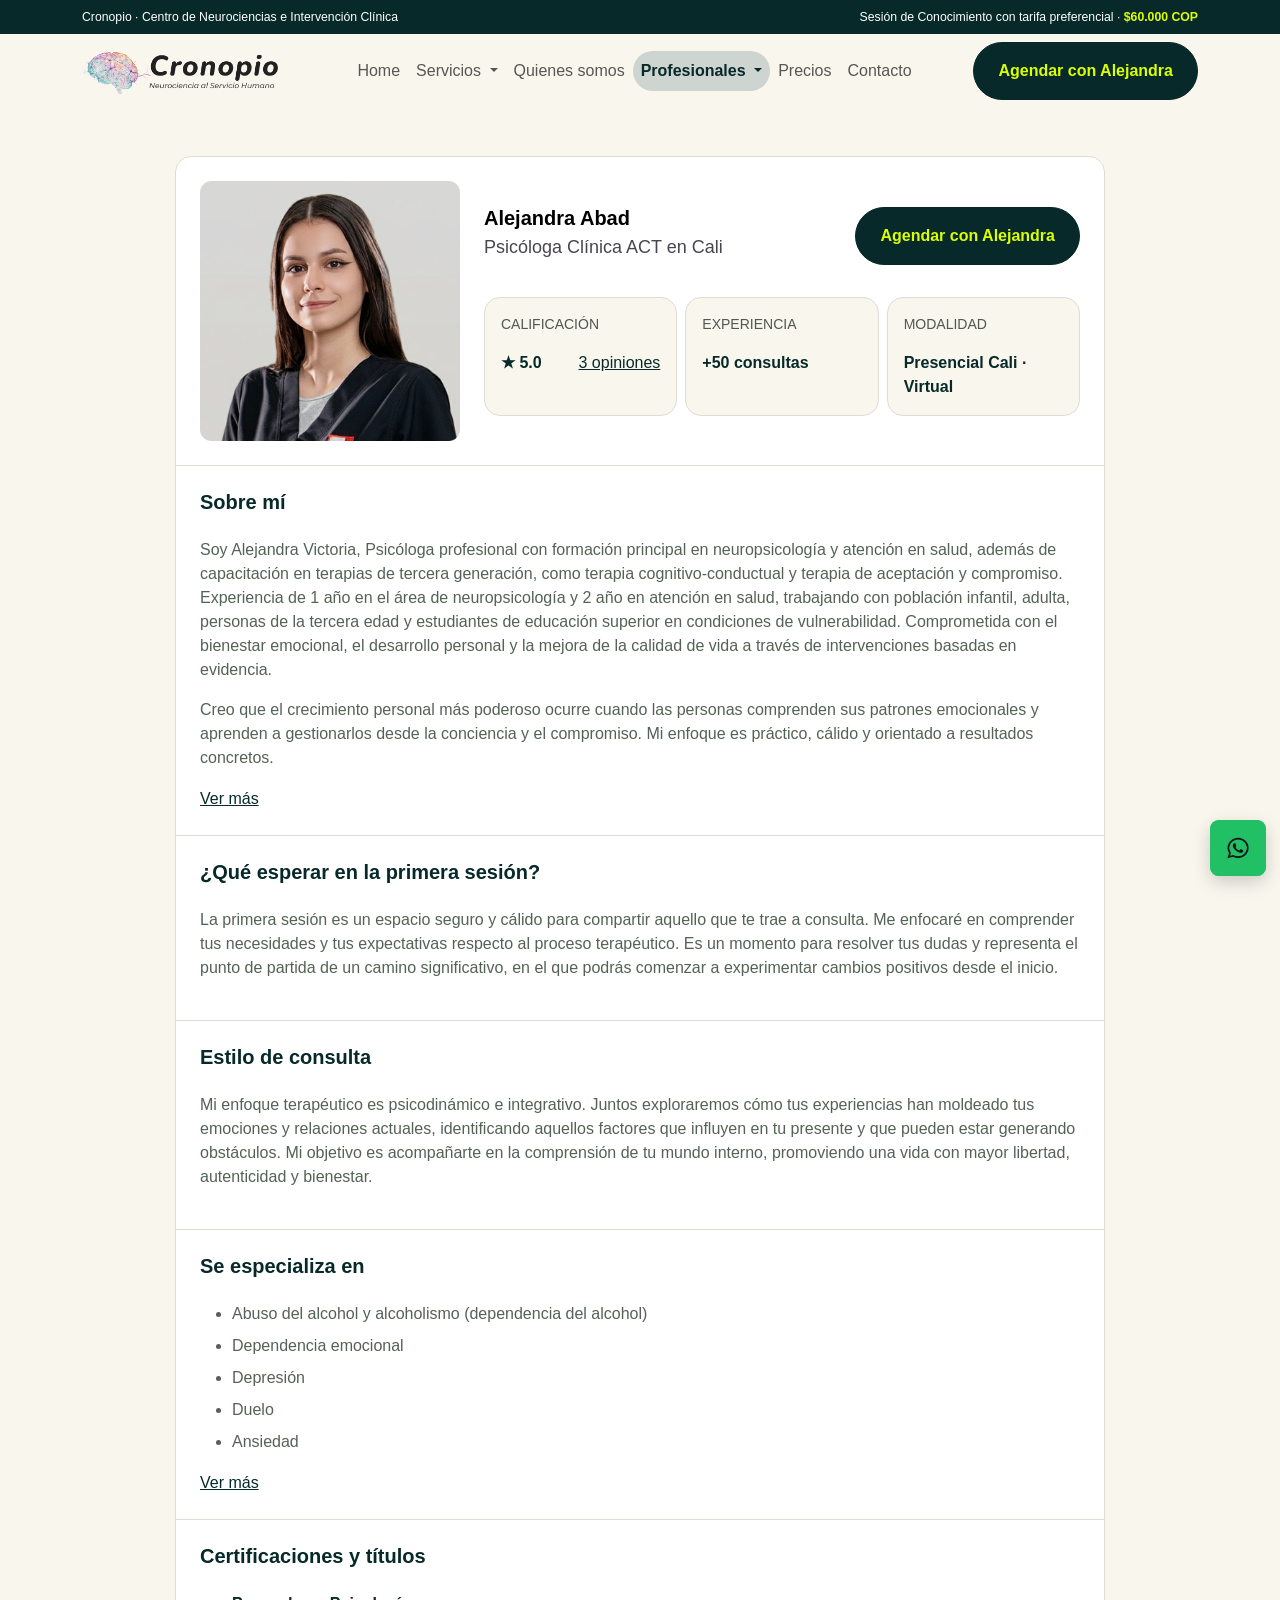
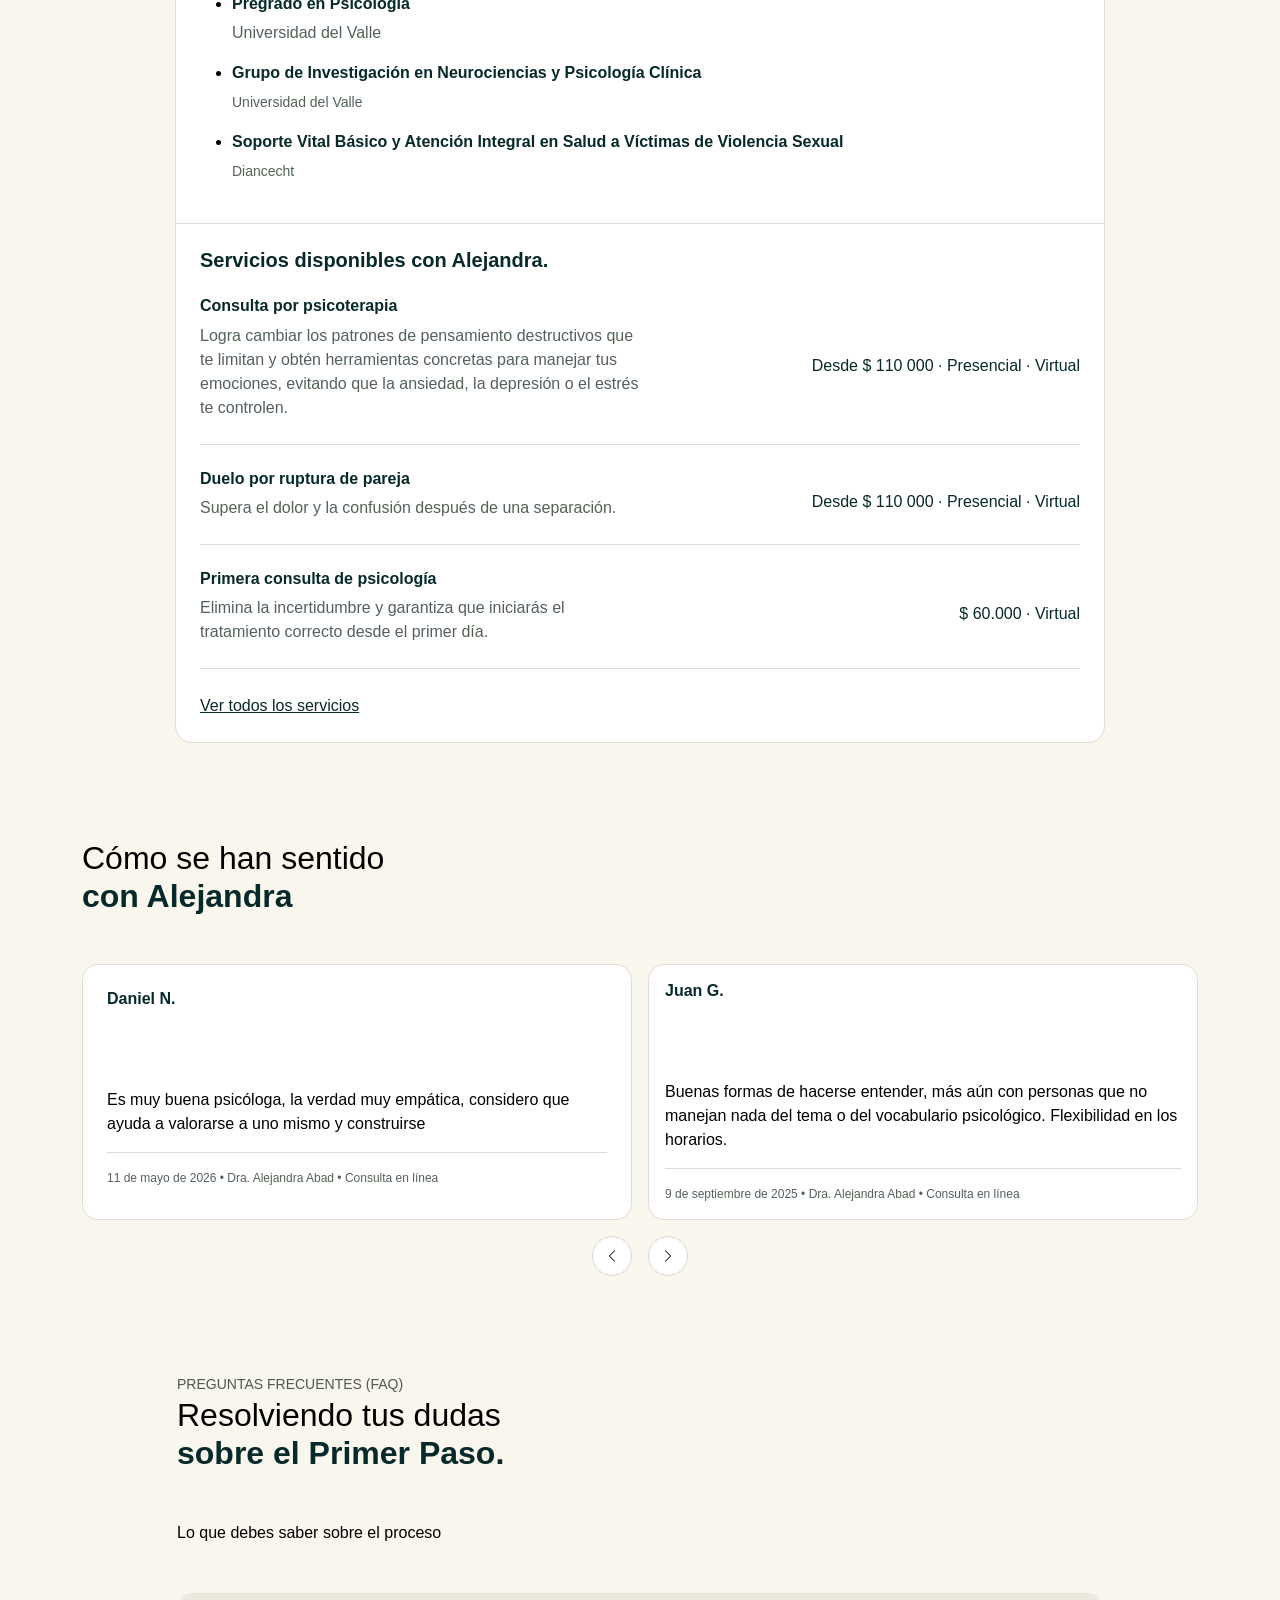
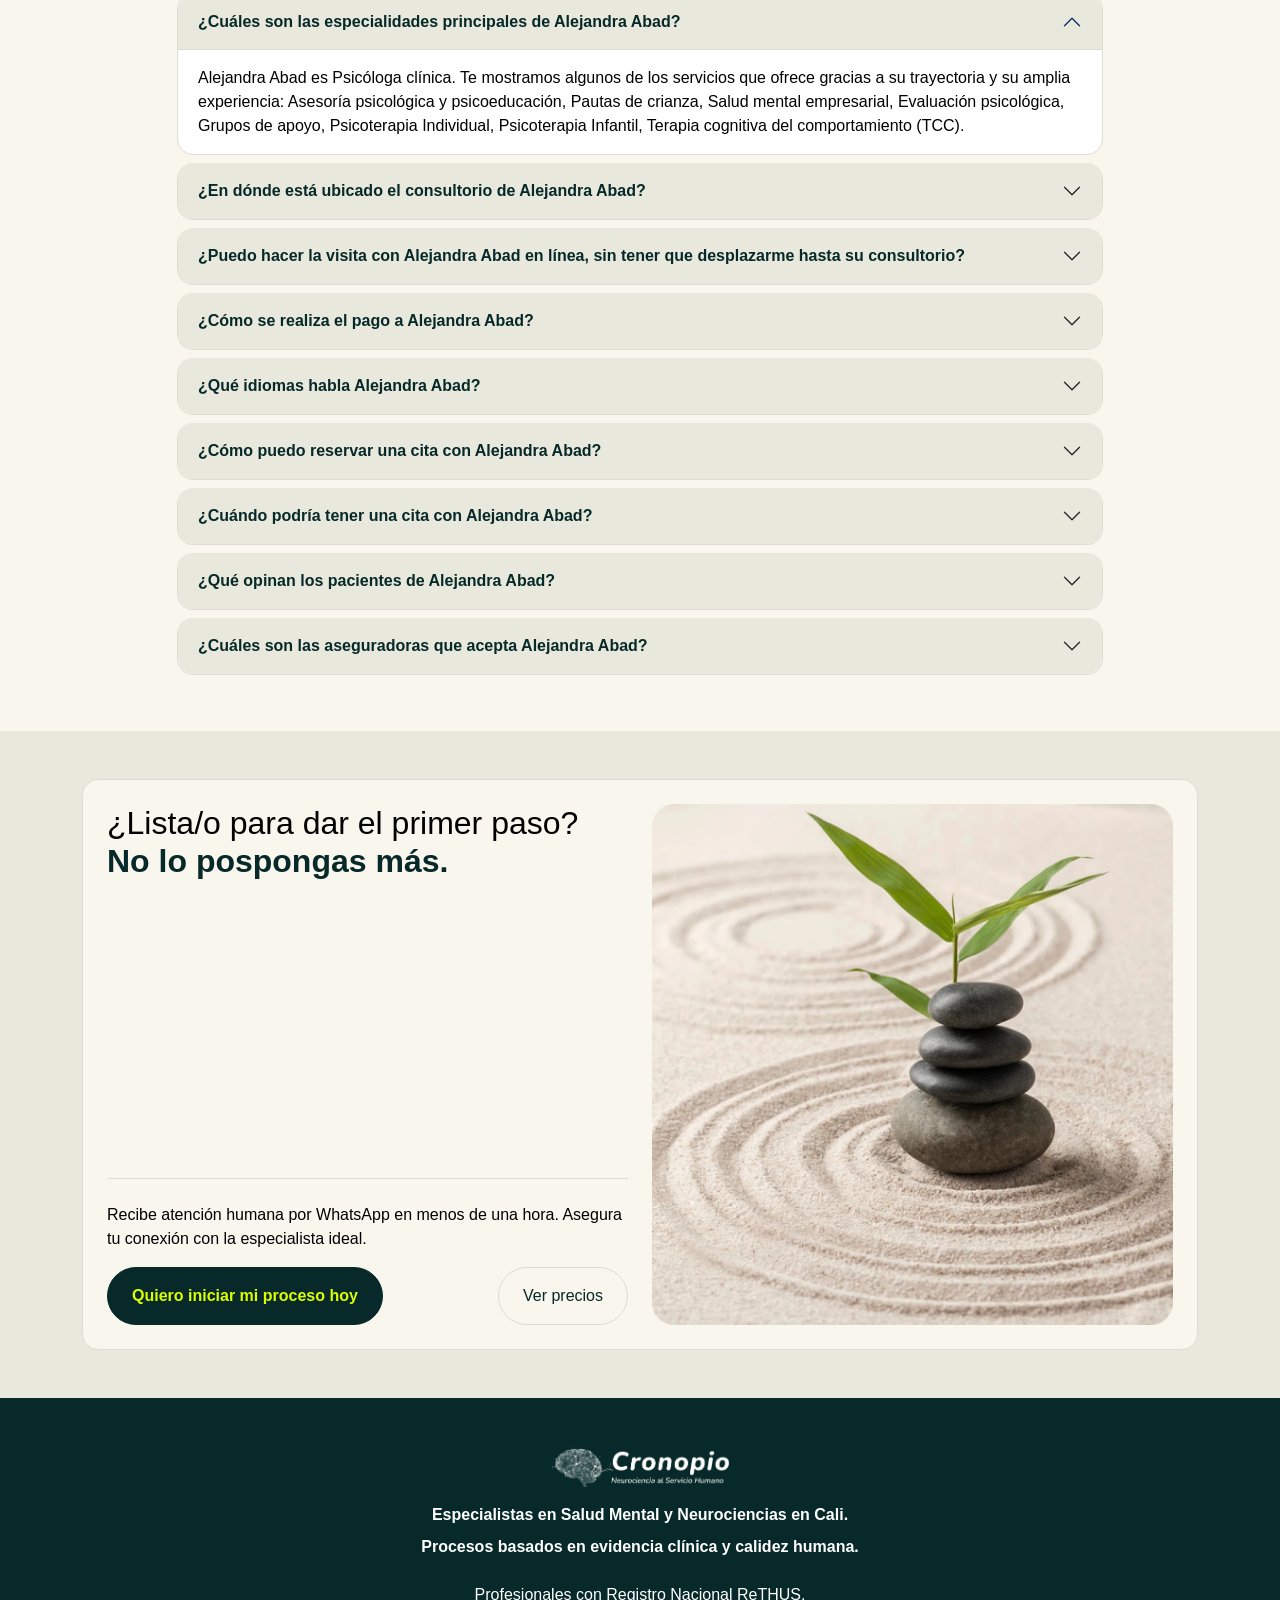
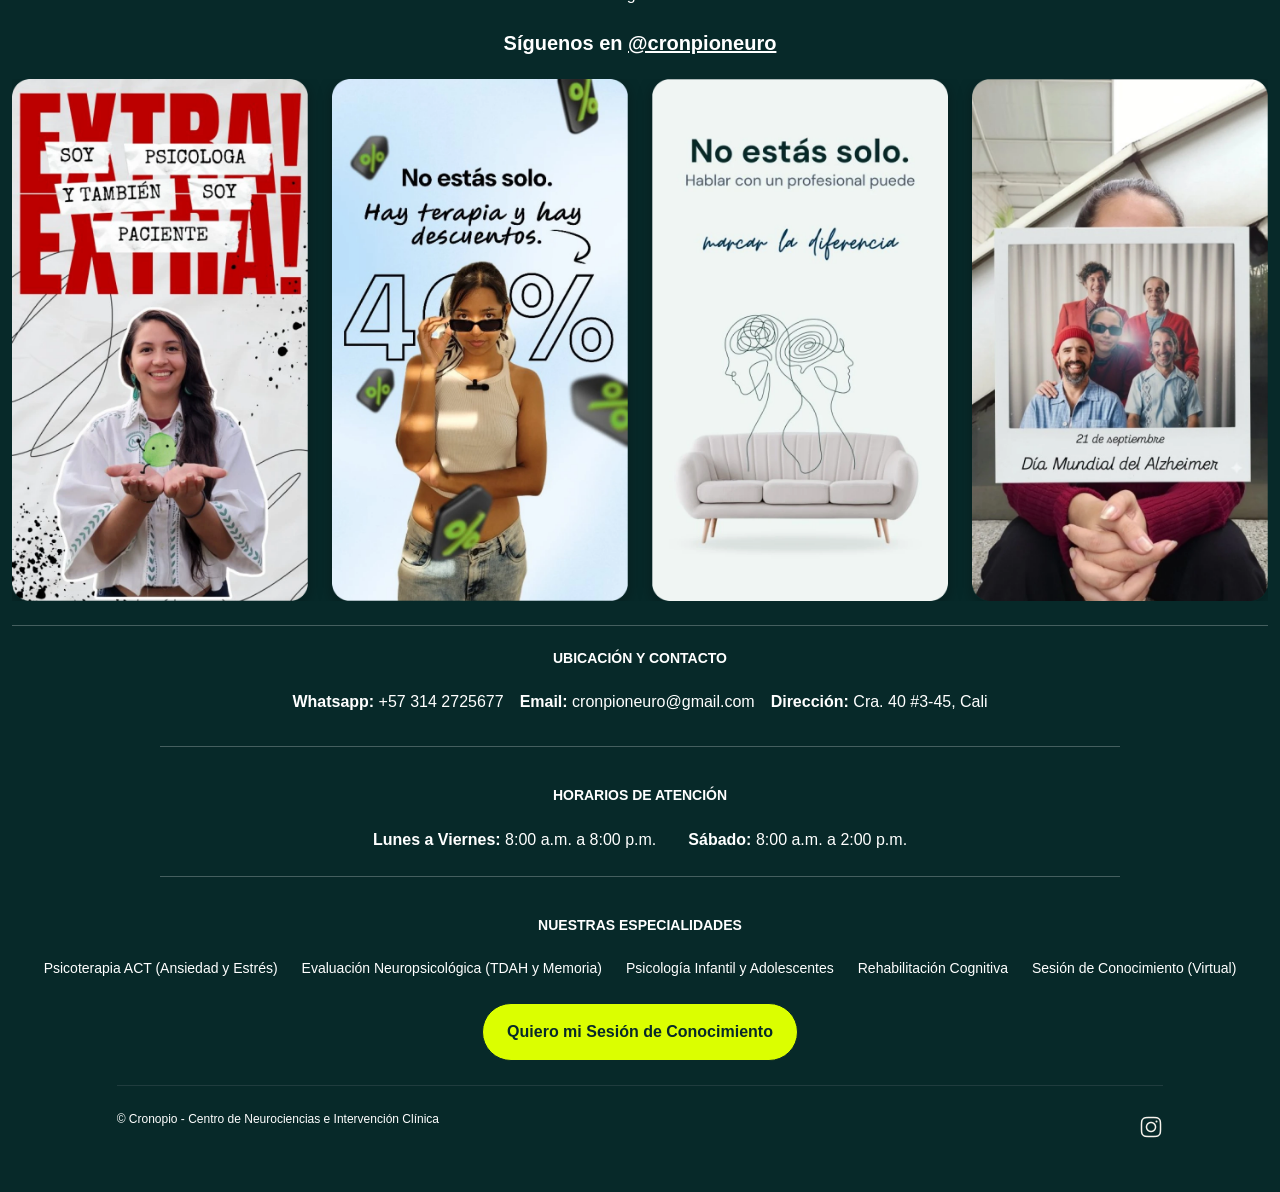
==== commit 1f72d880: "Update profiles" ====
--- a/alejandra-abad.html
+++ b/alejandra-abad.html
@@ -8,7 +8,8 @@
     <!-- Meta tags para SEO y compartir en redes -->
     <meta name="description"
         content="Conoce a la psicóloga Alejandra Abad en Cali: terapia ACT, neuropsicología, evaluación cognitiva y acompañamiento en salud mental.">
-    <meta name="keywords" content="Alejandra Abad, psicóloga ACT, neuropsicología, evaluación cognitiva, salud mental, Cali">
+    <meta name="keywords"
+        content="Alejandra Abad, psicóloga ACT, neuropsicología, evaluación cognitiva, salud mental, Cali">
     <meta name="author" content="Cronopio Neuro">
 
     <!-- Open Graph (para WhatsApp, Facebook, etc.) -->
@@ -45,7 +46,7 @@
         "logo": "https://cronopioneuro.com/assets/img/logo.png",
         "address": {
           "@type": "PostalAddress",
-          "streetAddress": "Cra. 46 #9c-85",
+          "streetAddress": "Cra. 40 #3-45, Cali",
           "addressLocality": "Cali",
           "addressRegion": "Valle del Cauca",
           "addressCountry": "CO"
@@ -323,7 +324,12 @@
                     </li>
                 </ul>
                 <div class="d-flex p-3 p-lg-0">
-                    <a href="#" class="w-100 btn btn-primary">Agendar mi primera sesión</a>
+                    <a class="zl-facility-url btn btn-primary"
+                        href="https://www.doctoralia.co/maria-alejandra-victoria-abad/psicologo/cali#profile-pricing"
+                        target="_blank" rel="nofollow"
+                        data-zlw-facility="cronopio-centro-de-neurociencias-e-intervencion-clinica"
+                        data-zlw-type="facility-button-with-saas-only" data-zlw-saas-only="true"
+                        data-zlw-a11y-title="Widget de reserva de citas médicas">Agendar con Alejandra</a>
                 </div>
             </div>
         </div>
@@ -346,10 +352,13 @@
                                         en Cali </p>
                                 </div>
                                 <div class="d-flex align-items-center">
-                                    <a href="https://wa.me/573042725677" target="_blank" rel="noopener noreferrer"
-                                        class="col-12 col-md-auto btn btn-primary text-on-brand"
-                                        aria-label="Contactar por WhatsApp" title="Contactar por WhatsApp">
-                                        Agendar cita</a>
+                                    <a class="zl-facility-url btn btn-primary"
+                                        href="https://www.doctoralia.co/maria-alejandra-victoria-abad/psicologo/cali#profile-pricing"
+                                        target="_blank" rel="nofollow"
+                                        data-zlw-facility="cronopio-centro-de-neurociencias-e-intervencion-clinica"
+                                        data-zlw-type="facility-button-with-saas-only" data-zlw-saas-only="true"
+                                        data-zlw-a11y-title="Widget de reserva de citas médicas">Agendar con
+                                        Alejandra</a>
                                 </div>
                             </div>
                             <div class="row g-2 mt-4">
@@ -706,6 +715,7 @@
                                 Presencial ·
                                 Virtual</span>
                         </div>
+                        <a href="https://www.doctoralia.co/booking/seleccionar-fecha/148544/157631/2026-06-06T08:00:00-05:00/590589" target="_blank" rel="noopener noreferrer" class="btn btn-primary">Agendar</a>
                     </div>
                     <div class="divider mb-4"></div>
                     <!-- Item 2 -->
@@ -1140,7 +1150,8 @@
                             </p>
                             <div
                                 class="d-flex flex-column align-items-center align-items-md-start align-items-lg-center flex-lg-row justify-content-lg-between">
-                                <a href="https://wa.me/573042725677" target="_blank" rel="noopener noreferrer"
+                                <a href="https://wa.me/573142725677?text=Hola%20quiero%20solicitar%20orientaci%C3%B3n%20sobre%20sus%20servicios"
+                                    target="_blank" rel="noopener noreferrer"
                                     class="btn btn-primary text-on-brand mb-3 mb-lg-0 col-12 col-lg-auto text-center"
                                     aria-label="Contactar por WhatsApp" title="Contactar por WhatsApp">
                                     Quiero iniciar mi proceso hoy</a>
@@ -1198,7 +1209,7 @@
                     <ul class="d-flex flex-column flex-md-row justify-content-md-center list-unstyled mb-0 mt-2">
                         <li class="mb-2"><strong>Whatsapp:</strong> +57 314 2725677</li>
                         <li class="mx-md-3 mb-2"><strong>Email:</strong> cronpioneuro@gmail.com</li>
-                        <li><strong>Dirección:</strong> Cra. 46 #9c-85, Cali</li>
+                        <li><strong>Dirección:</strong> Cra. 40 #3-45, Cali</li>
                     </ul>
                 </div>
                 <hr class="w-75 opacity-25">
@@ -1220,18 +1231,16 @@
                                 class="especialidad text-decoration-none">Evaluación Neuropsicológica (TDAH y
                                 Memoria)</a></span>
                         <span class="small"><a href="psicologia-infantil.html"
-                                class="especialidad text-decoration-none">Psicología Infantil y
-                                Adolescentes</a></span>
+                                class="especialidad text-decoration-none">Psicología Infantil y Adolescentes</a></span>
                         <span class="small"><a href="rehabilitacion-cognitiva.html"
                                 class="especialidad text-decoration-none">Rehabilitación Cognitiva</a></span>
                         <span class="small"><a href="sesion-de-conocimiento.html"
-                                class="especialidad text-decoration-none">Sesión de Conocimiento
-                                (Virtual)</a></span>
+                                class="especialidad text-decoration-none">Sesión de Conocimiento (Virtual)</a></span>
                     </div>
                 </div>
                 <div class="mt-4">
                     <a class="zl-facility-url btn btn-secondary col-12 col-md-auto"
-                        href="https://www.doctoralia.co/clinicas/cronopio-centro-de-neurociencias-e-intervencion-clinica"
+                        href="https://wa.me/573142725677?text=Hola%20quiero%20agendar%20mi%20sesi%C3%B3n%20de%20conocimiento"
                         target="_blank" rel="nofollow"
                         data-zlw-facility="cronopio-centro-de-neurociencias-e-intervencion-clinica"
                         data-zlw-type="facility-simple-link-with-saas-only" data-zlw-saas-only="true"
--- a/assets/estilos/style.css
+++ b/assets/estilos/style.css
@@ -101,6 +101,14 @@
     border-radius: 100px;
 }
 
+.btn-link:hover,
+.btn-link:focus {
+    background-color: var(--background-neutro-050) !important;
+    border-color: var(--color-brand-primary);
+    color: var(--color-brand-primary);
+    filter: brightness(0.95);
+}
+
 /* C. Tipografía Secundaria */
 .font-alt {
     font-family: var(--font-secondary);
@@ -383,7 +391,11 @@
 
 /* Cancelar el top:0 de Bootstrap y anclar al bottom */
 .carrusel-testimonios .carousel-control-prev,
-.carrusel-testimonios .carousel-control-next {
+.carrusel-testimonios .carousel-control-next,
+.carrusel-mobile .carousel-control-prev,
+.carrusel-mobile .carousel-control-next,
+.carrusel-desktop .carousel-control-prev,
+.carrusel-desktop .carousel-control-next {
     position: absolute;
     bottom: 0;
     top: auto;
@@ -397,19 +409,27 @@
 }
 
 /* Centrar con gap de 1rem (16px) entre los dos botones */
-.carrusel-testimonios .carousel-control-prev {
+.carrusel-testimonios .carousel-control-prev,
+.carrusel-mobile .carousel-control-prev,
+.carrusel-desktop .carousel-control-prev {
     left: calc(50% - 40px - 8px);
     right: auto;
 }
 
-.carrusel-testimonios .carousel-control-next {
+.carrusel-testimonios .carousel-control-next,
+.carrusel-mobile .carousel-control-next,
+.carrusel-desktop .carousel-control-next {
     right: calc(50% - 40px - 8px);
     left: auto;
 }
 
 /* Íconos oscuros */
 .carrusel-testimonios .carousel-control-prev-icon,
-.carrusel-testimonios .carousel-control-next-icon {
+.carrusel-testimonios .carousel-control-next-icon,
+.carrusel-mobile .carousel-control-prev-icon,
+.carrusel-mobile .carousel-control-next-icon,
+.carrusel-desktop .carousel-control-prev-icon,
+.carrusel-desktop .carousel-control-next-icon {
     width: 14px;
     height: 14px;
     filter: invert(1) brightness(0);
@@ -917,7 +937,7 @@
     }
 
     .hero-section h1 {
-        font-size: 3.5rem;
+        font-size: 3rem;
     }
 
     .grid-cards h2,
@@ -928,7 +948,7 @@
     .seccion-cta h2,
     .seccion-split .card h2,
     .seccion-equipo h1 {
-        font-size: 3rem;
+        font-size: 2.5rem;
     }
 
     .whatsapp-fab {
@@ -941,7 +961,7 @@
     }
 
     .hero-degradado h1 {
-        font-size: 3.5rem;
+        font-size: 3rem;
     }
 
     /* --- sección  enfoque --- */
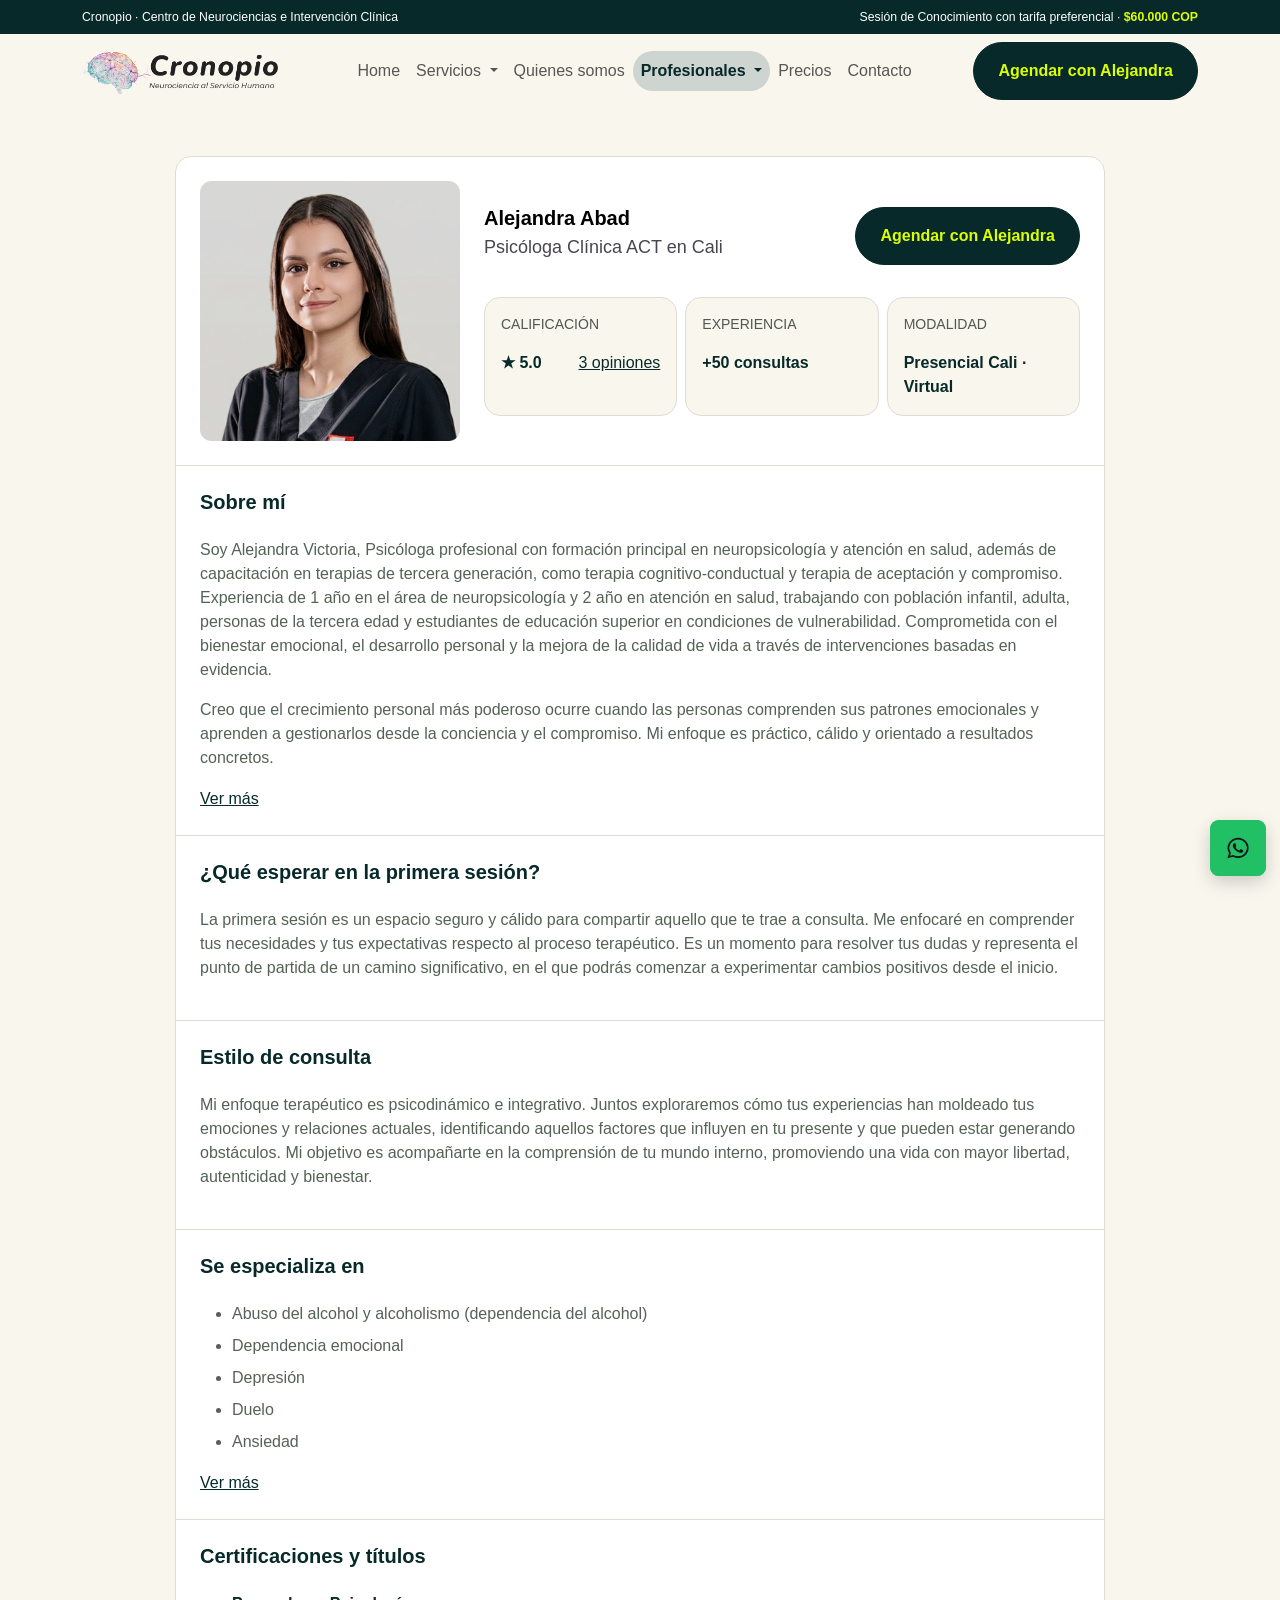
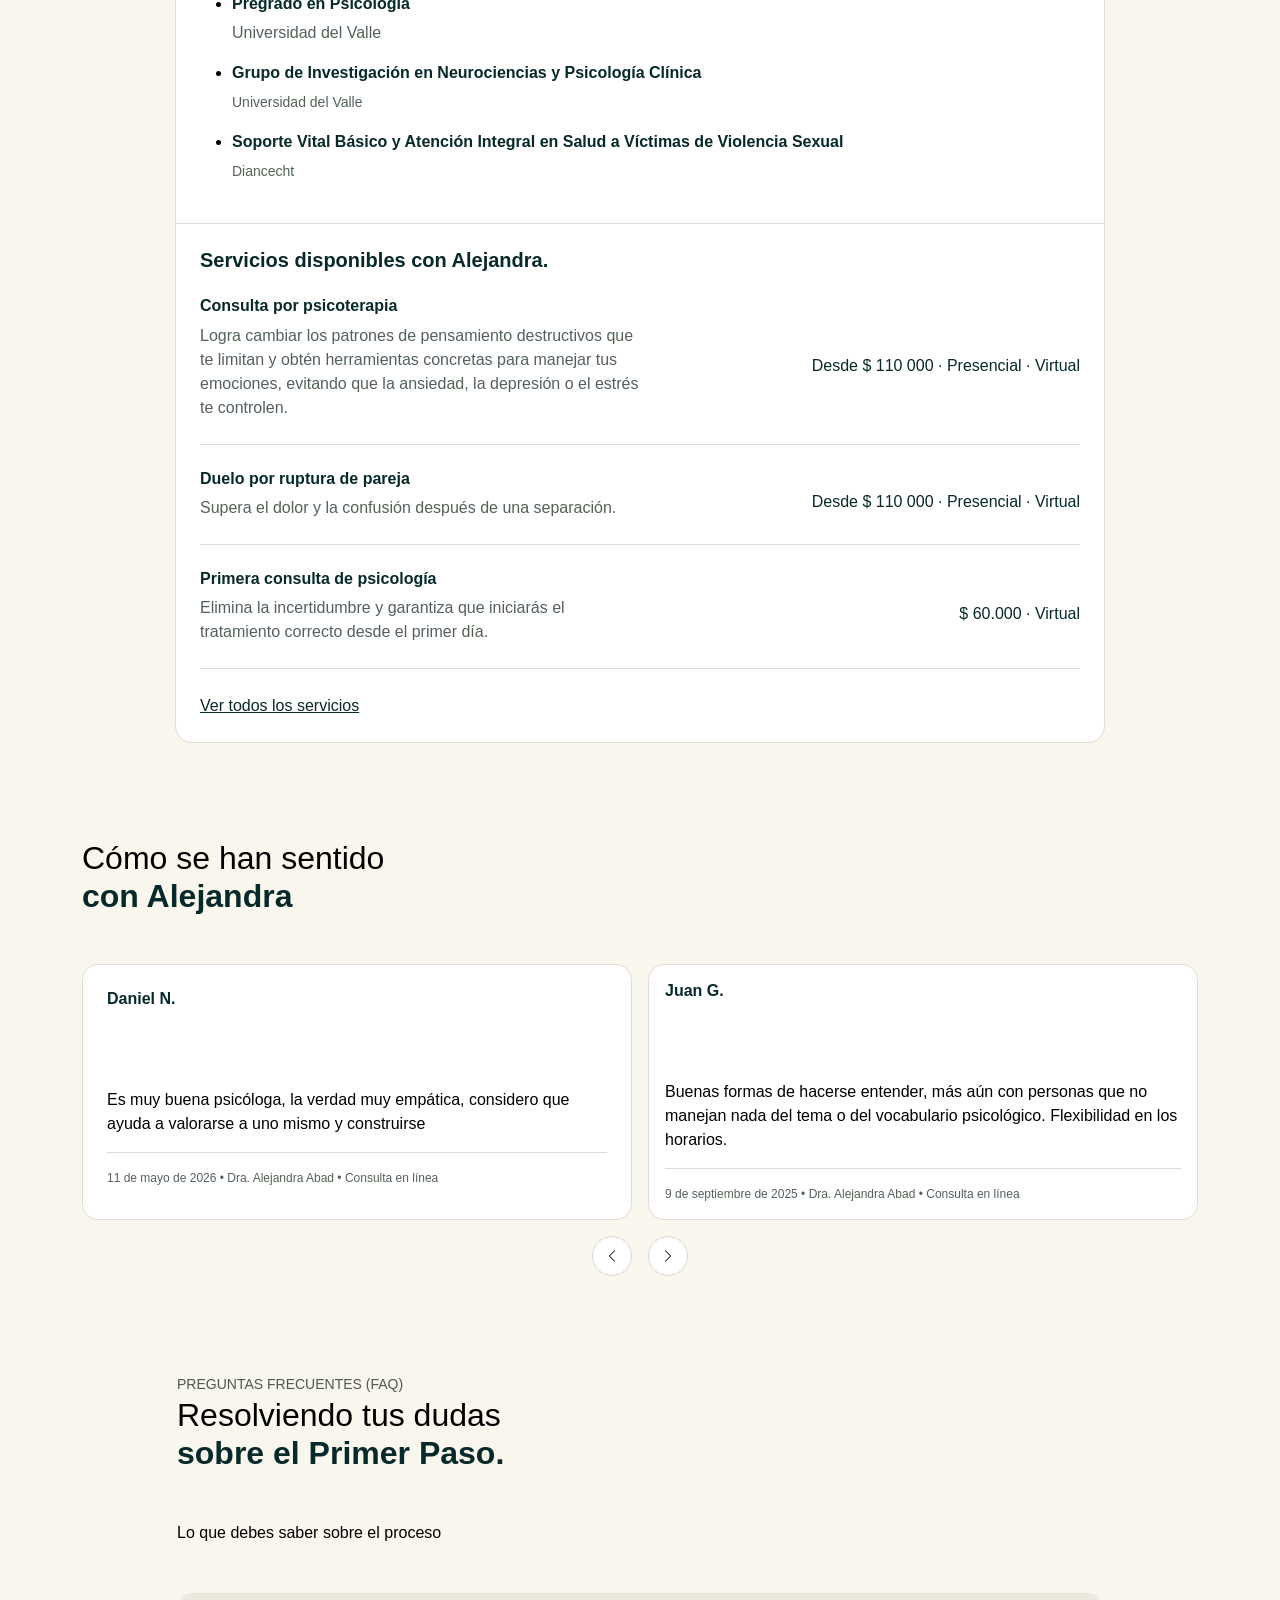
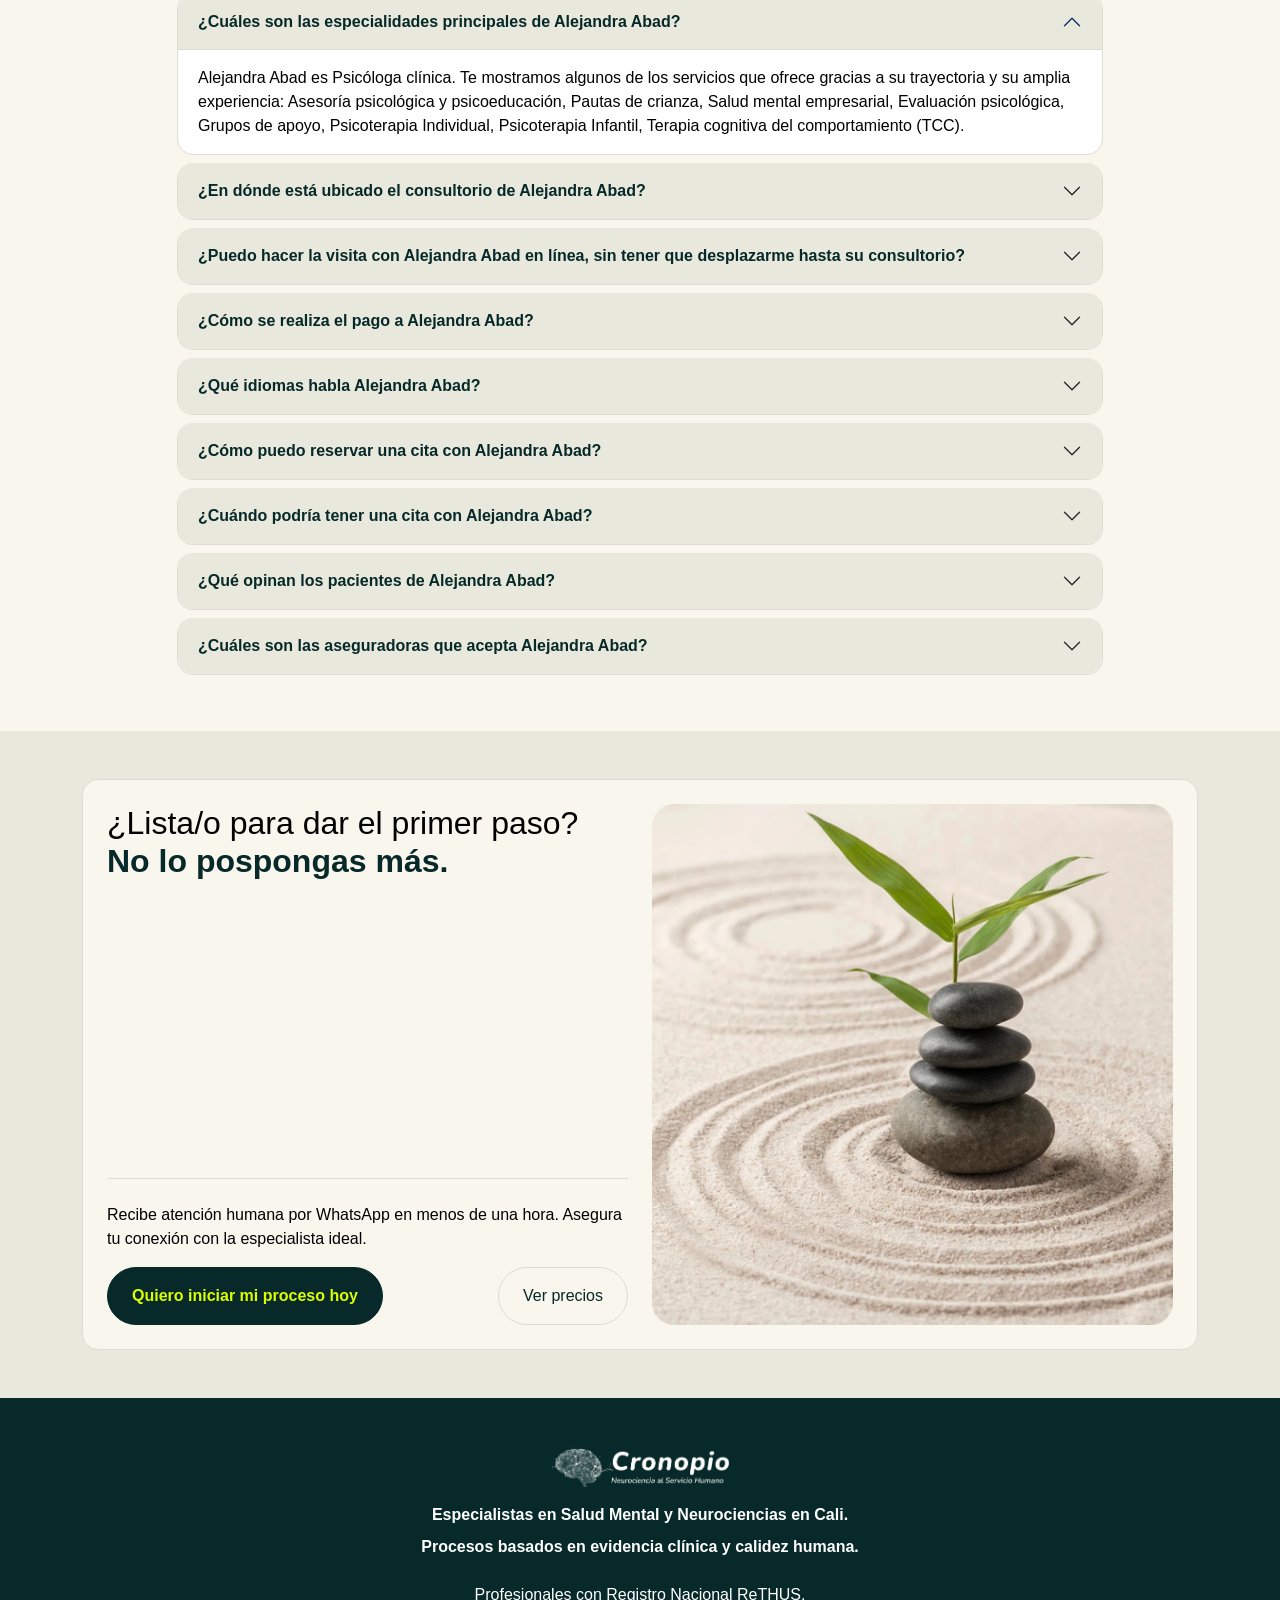
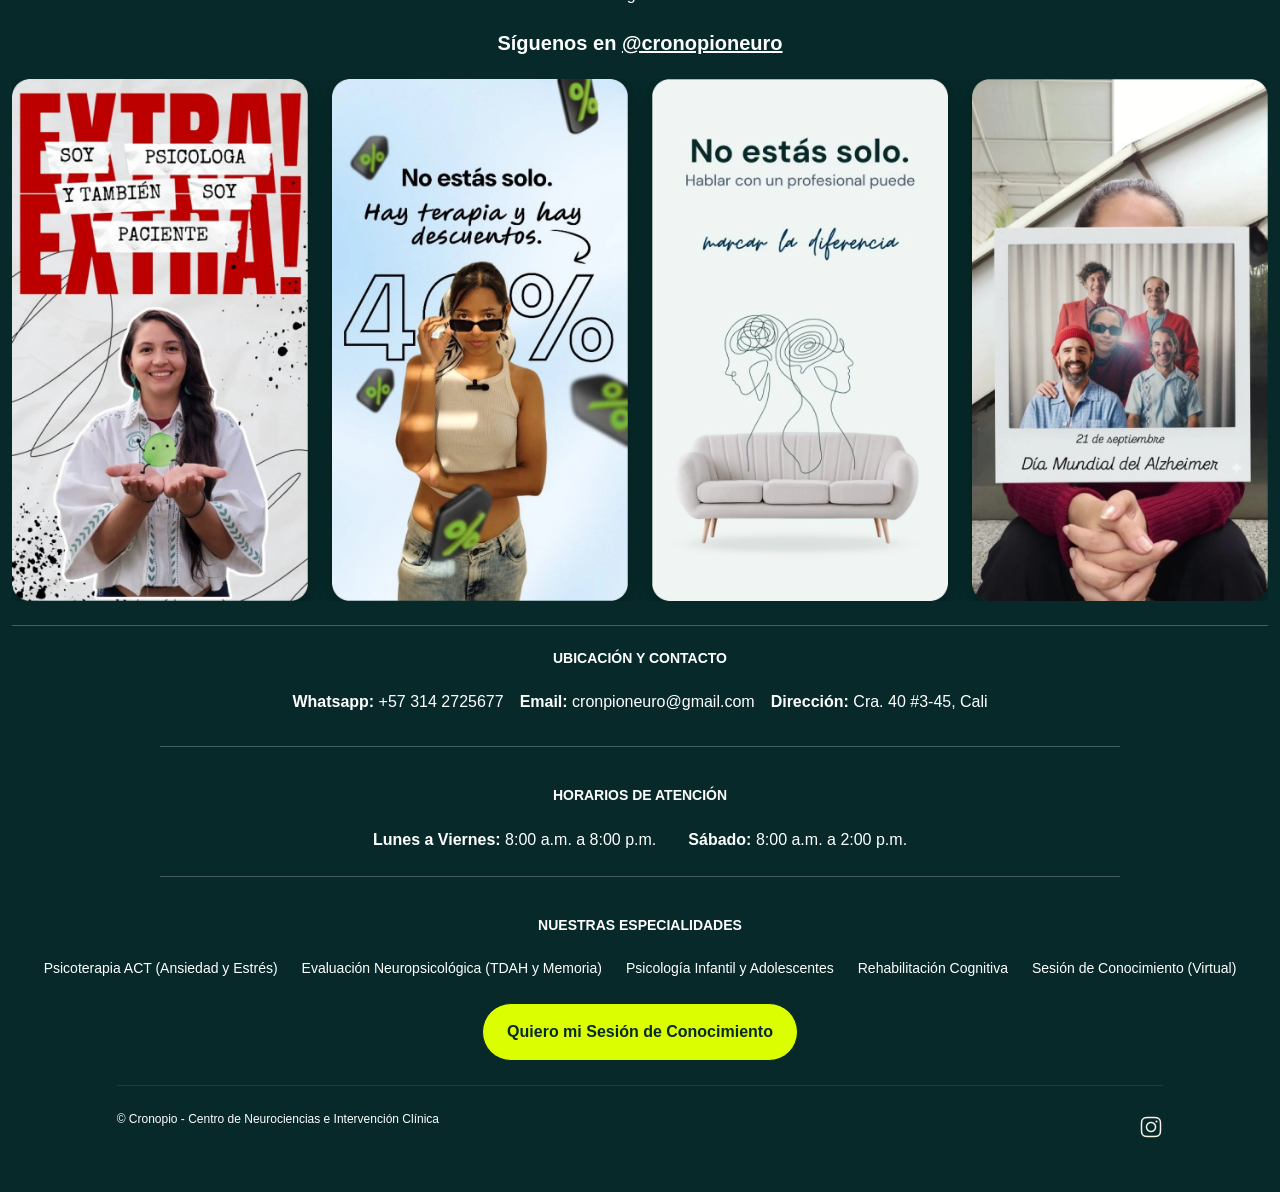
==== commit 3e85cb6e: "Update footer" ====
--- a/alejandra-abad.html
+++ b/alejandra-abad.html
@@ -715,7 +715,6 @@
                                 Presencial ·
                                 Virtual</span>
                         </div>
-                        <a href="https://www.doctoralia.co/booking/seleccionar-fecha/148544/157631/2026-06-06T08:00:00-05:00/590589" target="_blank" rel="noopener noreferrer" class="btn btn-primary">Agendar</a>
                     </div>
                     <div class="divider mb-4"></div>
                     <!-- Item 2 -->
@@ -1182,7 +1181,7 @@
             <div class="mb-4">
                 <h5 class="fw-bold">Síguenos en <a
                         href="https://www.instagram.com/cronopioneuro?utm_source=ig_web_button_share_sheet&igsh=ZDNlZDc0MzIxNw=="
-                        target="_blank" rel="nofollow" class="text-white">@cronpioneuro</a></h5>
+                        target="_blank" rel="nofollow" class="text-white">@cronopioneuro</a></h5>
             </div>
             <div class="instagram-scroll-container">
                 <a href="https://www.instagram.com/reel/DRS7HNnjm2C/?utm_source=ig_web_copy_link&igsh=MzRlODBiNWFlZA=="
@@ -1234,7 +1233,7 @@
                                 class="especialidad text-decoration-none">Psicología Infantil y Adolescentes</a></span>
                         <span class="small"><a href="rehabilitacion-cognitiva.html"
                                 class="especialidad text-decoration-none">Rehabilitación Cognitiva</a></span>
-                        <span class="small"><a href="sesion-de-conocimiento.html"
+                        <span class="small"><a href="sesion-conocimiento.html"
                                 class="especialidad text-decoration-none">Sesión de Conocimiento (Virtual)</a></span>
                     </div>
                 </div>
--- a/assets/estilos/style.css
+++ b/assets/estilos/style.css
@@ -225,7 +225,7 @@
     background-color: var(--background-accent-brand);
 }
 
-.bg-accent{
+.bg-accent {
     background-color: var(--color-accent);
 }
 
@@ -281,10 +281,6 @@
 }
 
 /* --- Hero --- */
-.hero-section {
-    background: linear-gradient(to right, rgba(248, 246, 237, 1) 0%, rgba(248, 246, 237, 0.75) 50%, rgba(248, 246, 237, 0) 100%);
-}
-
 .hero-section h1 {
     font-size: 2.5rem;
 }
@@ -547,13 +543,6 @@
     z-index: 0;
 }
 
-.hero-degradado::after {
-    content: '';
-    position: absolute;
-    inset: 0;
-    background: rgba(248, 246, 237, .75);
-}
-
 .hero-degradado .text-small {
     font-size: 1.5rem;
 }
@@ -576,6 +565,23 @@
 /* =========================================
    3. Servicio
    ========================================= */
+
+/* --- hero image --- */
+.hero-imagen-adaptativa {
+    width: 100%;
+    height: auto;
+    object-fit: cover;
+    display: block;
+    /* Forzamos la relación de aspecto solicitada en móviles (puedes usar 1/1 o 3/4) */
+    aspect-ratio: 4 / 3;
+    margin-top: 1.5rem;
+    /* Separación sutil del contenido superior */
+}
+
+/* Evitar saltos de líneas bruscos en títulos */
+.text-balance {
+    text-wrap: balance;
+}
 
 /* --- sección  situaciones --- */
 .seccion-situaciones h2 {
@@ -644,6 +650,11 @@
 /* =========================================
    4. Quienes somos
    ========================================= */
+
+/* --- Hero --- */
+.hero-section-secondary .hero-imagen-adaptativa {
+    object-position: 95% center;
+}
 
 /* --- sección  Cronopio --- */
 .seccion-split .card h2 {
@@ -745,11 +756,11 @@
     border: 1px solid #DFDCD4;
 }
 
-.grid-cards .pricing-card h2{
+.grid-cards .pricing-card h2 {
     font-size: 1.5rem;
 }
 
-.grid-cards .pricing-card h3{
+.grid-cards .pricing-card h3 {
     font-size: 2rem;
 }
 
@@ -760,6 +771,16 @@
 /* --- sección  cta estudiantes --- */
 .seccion-cta .parrafo-estudiantes {
     color: rgba(248, 246, 237, 0.7);
+}
+
+/* =========================================
+   8. Contacto
+   ========================================= */
+
+/* --- sección  hero --- */
+.card-contacto-info,
+.card-contacto-datos {
+    background-color: #FDFCF7;
 }
 
 
@@ -812,7 +833,10 @@
         border-top: 0;
     }
 
-    /* --- Servicios --- */
+    .hero-section {
+        min-height: 680px;
+    }
+
     .seccion-beneficios .card-titulo-beneficios {
         border-radius: 0 1rem 1rem 0;
         margin-bottom: 0;
@@ -844,6 +868,56 @@
 @media (min-width: 992px) {
 
     /* --- Home --- */
+    .seccion-problema ul li {
+        min-height: auto;
+    }
+
+    .instagram-scroll-container {
+        display: grid;
+        grid-template-columns: repeat(4, 1fr);
+        overflow-x: hidden;
+        /* Quitamos el scroll */
+        padding: 0;
+        gap: 1.5rem;
+    }
+
+    .instagram-item {
+        flex: none;
+        width: 100%;
+    }
+
+    .dropdown-menu {
+        border: 1px solid var(--color-stroke-light);
+    }
+
+    .navbar-collapse {
+        background: transparent;
+        border: 0;
+    }
+
+    /* --- Servicios --- */
+    .seccion-situaciones .card .ultima-fila {
+        border-top: 1px solid var(--color-stroke-light);
+    }
+
+    .seccion-beneficios .card-titulo-beneficios .imagen-mascota-beneficios {
+        width: 50%;
+    }
+
+    /* La imagen vuelve a ser el fondo absoluto del contenedor */
+    .hero-imagen-adaptativa {
+        position: absolute;
+        top: 0;
+        left: 0;
+        width: 100%;
+        height: 100%;
+        object-fit: cover;
+        z-index: 0;
+        margin-top: 0;
+        aspect-ratio: auto;
+        /* Desactivar la proporción fija en ambiente web */
+    }
+
     .hero-degradado::after {
         content: '';
         position: absolute;
@@ -853,47 +927,33 @@
                 /* Esquina inferior derecha: 0% opacidad */
                 rgba(248, 246, 237, 0) 25%,
                 /* Stop 25%: sigue al 0% opacidad */
-                rgba(248, 246, 237, 0.75) 50%,
+                rgba(248, 246, 237, 0.9) 50%,
                 /* Stop 50%: sube al 75% opacidad */
                 rgba(248, 246, 237, 1) 100%
                 /* Esquina superior izquierda: 100% opacidad */
             );
     }
 
-    .seccion-problema ul li {
-        min-height: auto;
-    }
-
-    .instagram-scroll-container {
-        display: grid;
-        grid-template-columns: repeat(4, 1fr);
-        overflow-x: hidden;
-        /* Quitamos el scroll */
-        padding: 0;
-        gap: 1.5rem;
-    }
-
-    .instagram-item {
-        flex: none;
-        width: 100%;
-    }
-
-    .dropdown-menu {
-        border: 1px solid var(--color-stroke-light);
-    }
-
-    .navbar-collapse {
-        background: transparent;
-        border: 0;
-    }
-
-    /* --- Servicios --- */
-    .seccion-situaciones .card .ultima-fila {
-        border-top: 1px solid var(--color-stroke-light);
-    }
-
-    .seccion-beneficios .card-titulo-beneficios .imagen-mascota-beneficios {
-        width: 50%;
+    /* --- Quienes somos --- */
+    .hero-section-secondary .hero-imagen-adaptativa {
+        position: relative;
+        object-position: right center;
+    }
+
+    .hero-degradado-secondary::after {
+        content: '';
+        position: absolute;
+        inset: 0;
+        background: linear-gradient(to left,
+                rgba(248, 246, 237, 0) 0%,
+                /* Esquina inferior derecha: 0% opacidad */
+                rgba(248, 246, 237, 0) 25%,
+                /* Stop 25%: sigue al 0% opacidad */
+                rgba(248, 246, 237, 0.5) 75%,
+                /* Stop 50%: sube al 75% opacidad */
+                rgba(248, 246, 237, 1) 100%
+                /* Esquina superior izquierda: 100% opacidad */
+            );
     }
 
     /* --- profesionales --- */
@@ -923,6 +983,10 @@
     }
 
     /* ---  Quienes somos --- */
+    .hero-section-secondary .hero-imagen-adaptativa {
+        position: absolute;
+    }
+
     .seccion-split .card .card-quote {
         font-size: 1.5rem;
     }
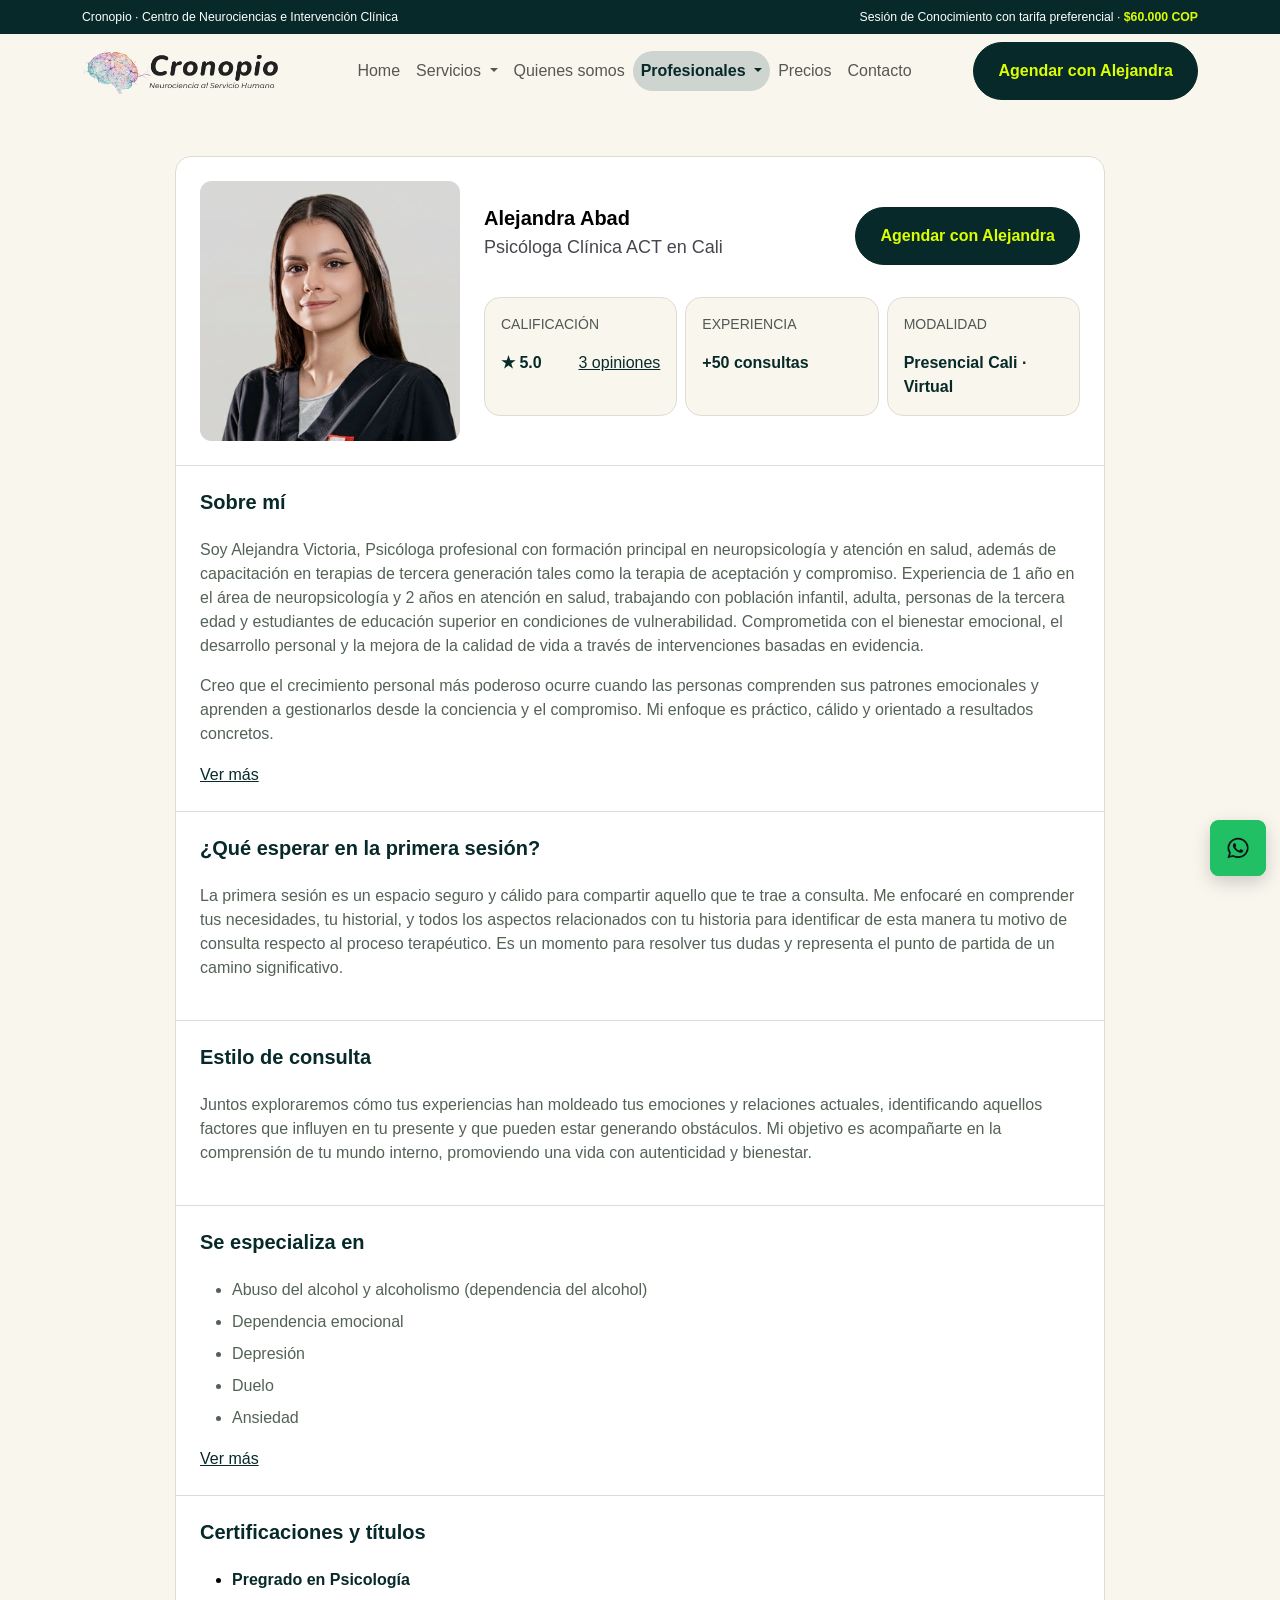
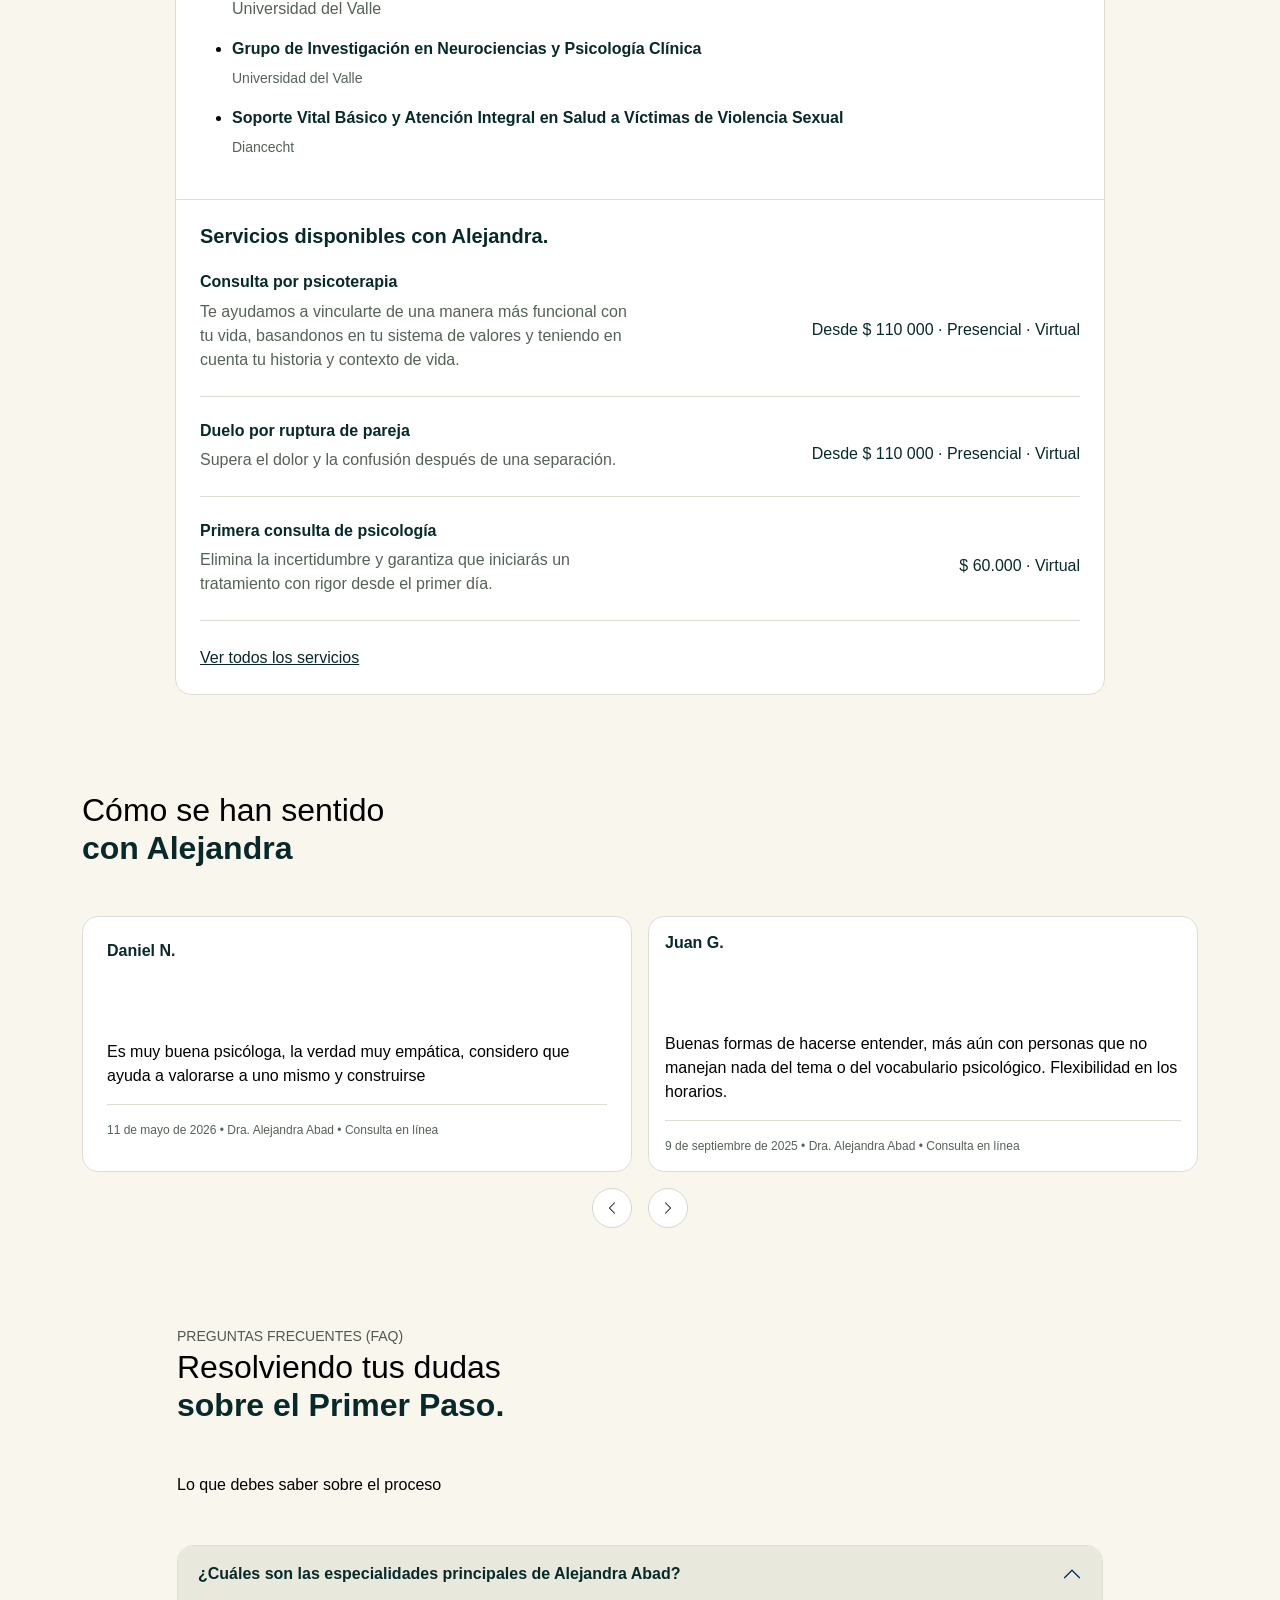
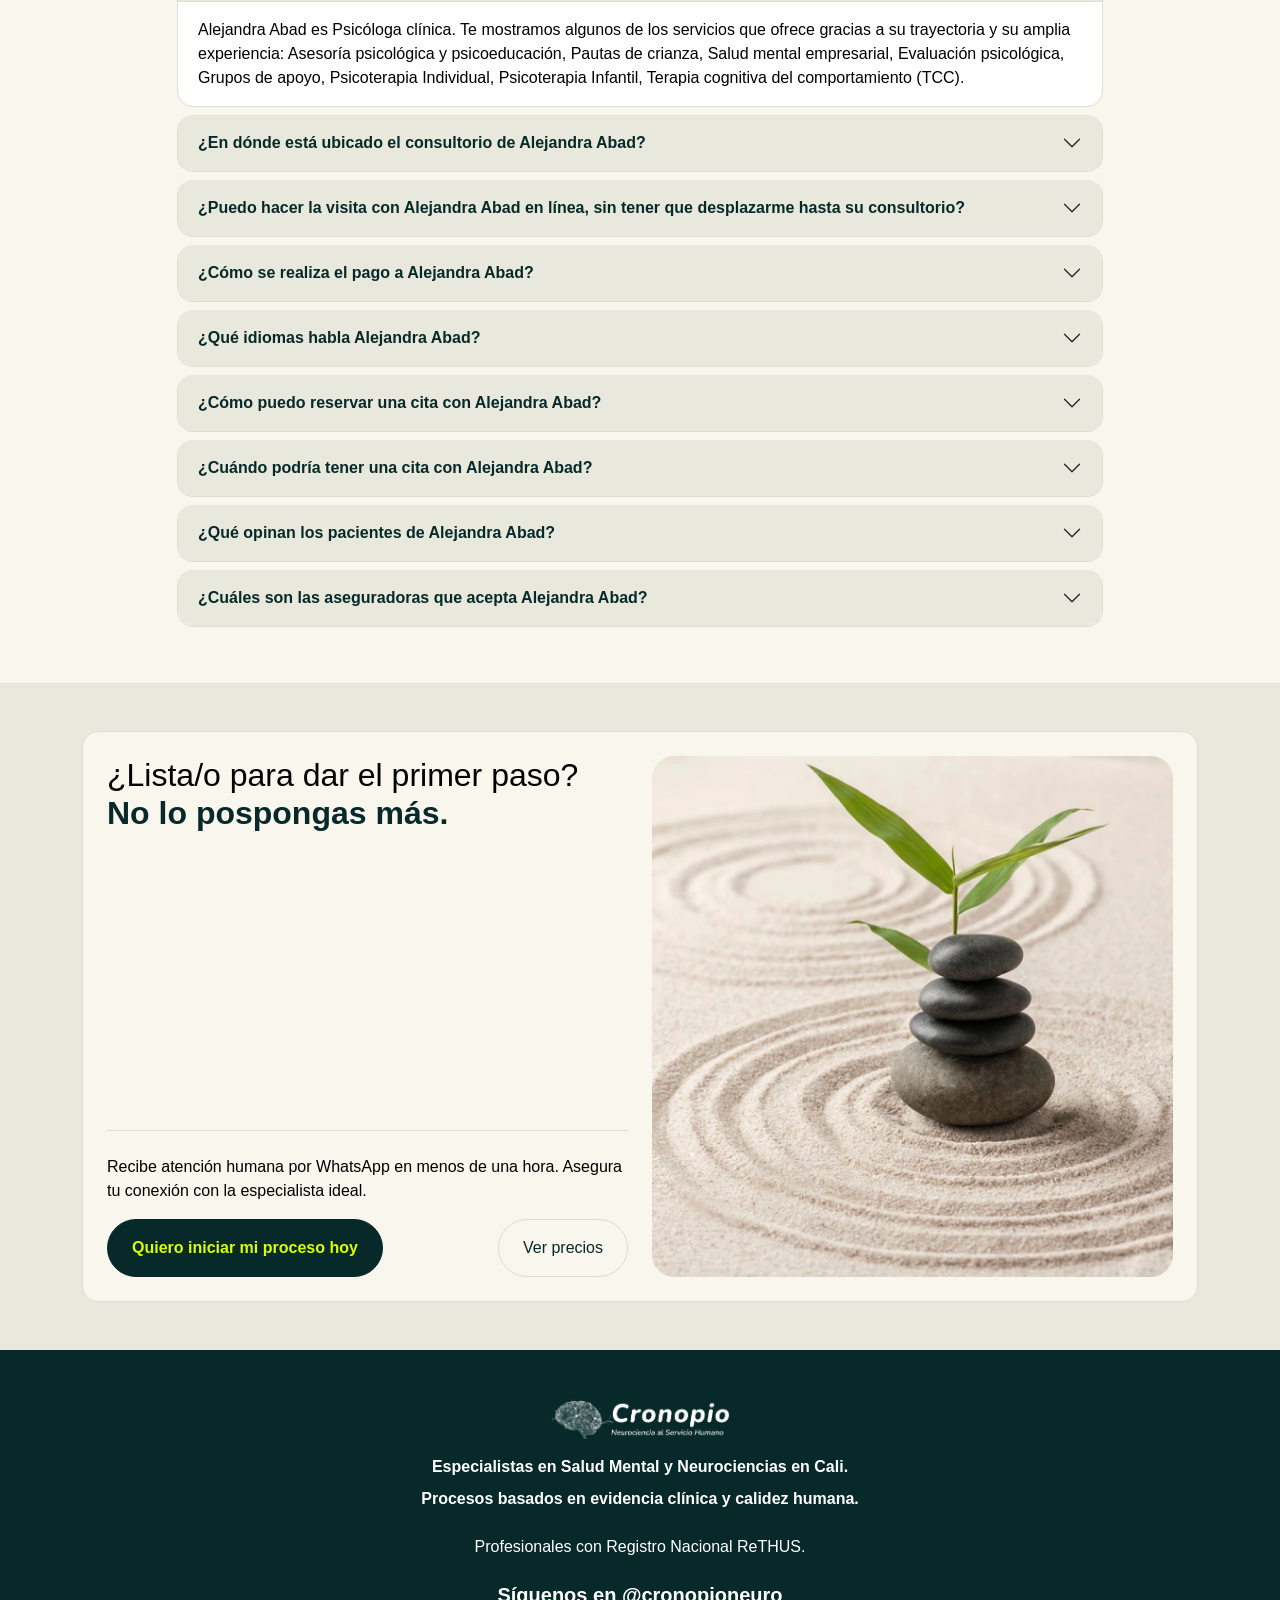
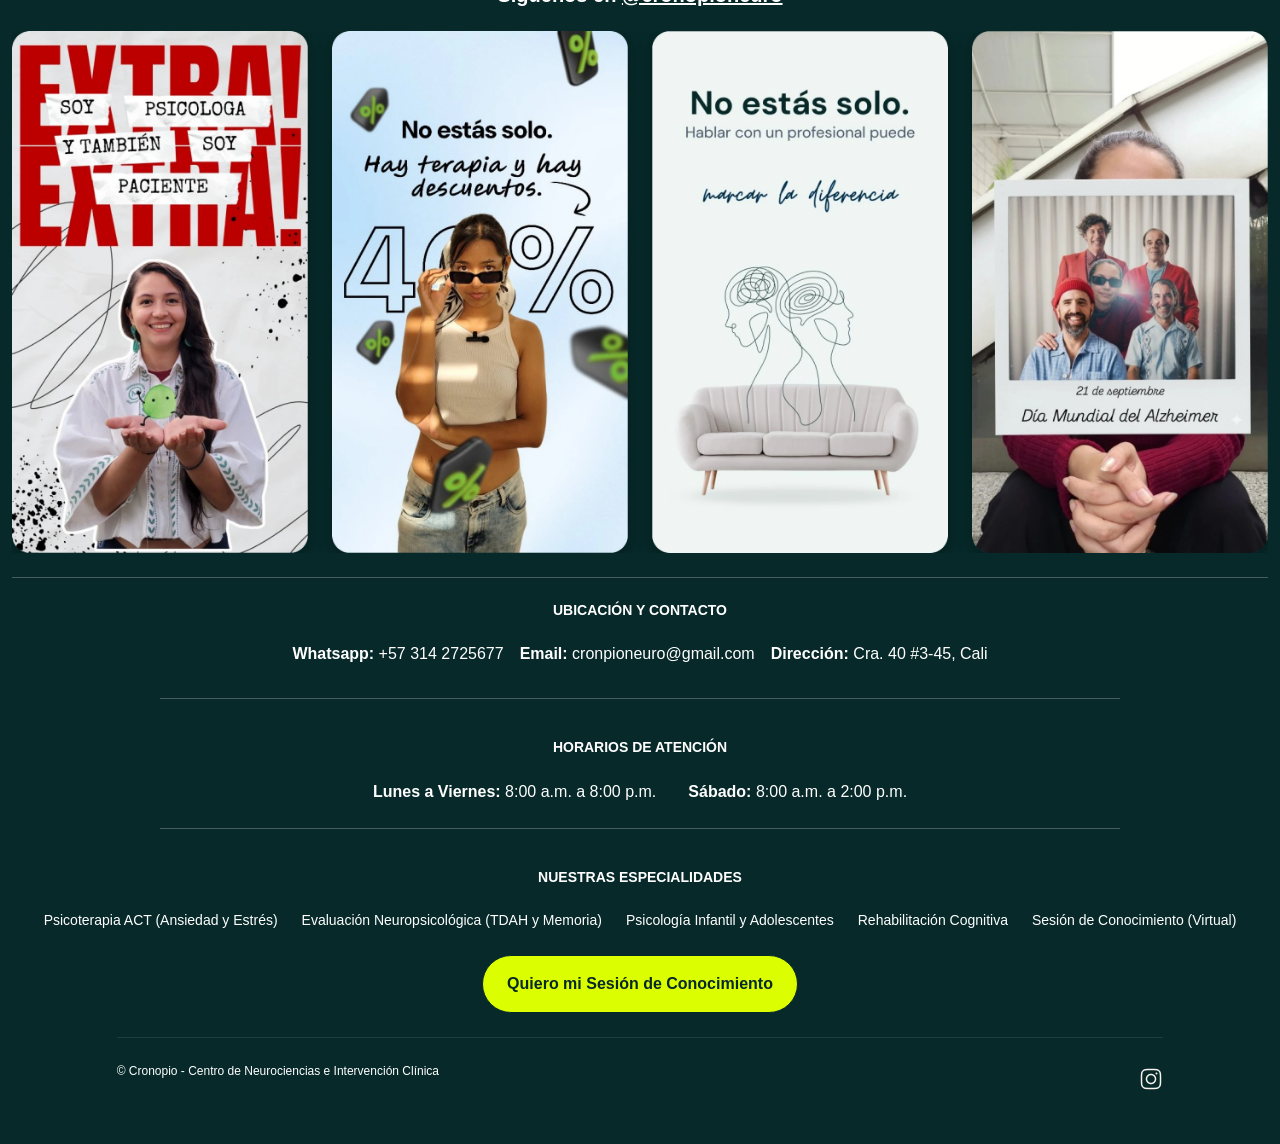
==== commit d8a3778a: "update" ====
--- a/alejandra-abad.html
+++ b/alejandra-abad.html
@@ -402,8 +402,8 @@
                         <h2 class="seccion-label fw-bold fs-5 color-text-brand">Sobre mí</h2>
                         <p class="color-text mt-4">Soy Alejandra Victoria, Psicóloga profesional con formación principal
                             en neuropsicología y atención en salud, además de capacitación en terapias de tercera
-                            generación, como terapia cognitivo-conductual y terapia de aceptación y
-                            compromiso. Experiencia de 1 año en el área de neuropsicología y 2 año en atención en
+                            generación tales como la terapia de aceptación y
+                            compromiso. Experiencia de 1 año en el área de neuropsicología y 2 años en atención en
                             salud, trabajando con población infantil, adulta, personas de la tercera edad y estudiantes
                             de educación superior en condiciones de vulnerabilidad. Comprometida con el bienestar
                             emocional, el desarrollo personal y la mejora de la calidad de vida a través de
@@ -422,20 +422,20 @@
                     <div class="seccion-perfil p-4">
                         <h2 class="seccion-label fw-bold fs-5 color-text-brand">¿Qué esperar en la primera sesión?</h2>
                         <p class="color-text mt-4">La primera sesión es un espacio seguro y cálido para compartir
-                            aquello que te trae a consulta. Me enfocaré en comprender tus necesidades y tus
-                            expectativas respecto al proceso terapéutico. Es un momento para resolver tus
-                            dudas y representa el punto de partida de un camino significativo, en el que
-                            podrás comenzar a experimentar cambios positivos desde el inicio.</p>
+                            aquello que te trae a consulta. Me enfocaré en comprender tus necesidades, tu historial, y 
+                            todos los aspectos relacionados con tu historia 
+                            para identificar de esta manera tu motivo de consulta
+                            respecto al proceso terapéutico. Es un momento para resolver tus
+                            dudas y representa el punto de partida de un camino significativo.</p>
                     </div>
                     <div class="divider"></div>
                     <!-- 3. Estilo de consulta -->
                     <div class="seccion-perfil p-4">
                         <h2 class="seccion-label fw-bold fs-5 color-text-brand">Estilo de consulta</h2>
-                        <p class="color-text mt-4">Mi enfoque terapéutico es psicodinámico e
-                            integrativo. Juntos exploraremos cómo tus experiencias han moldeado tus
+                        <p class="color-text mt-4"> Juntos exploraremos cómo tus experiencias han moldeado tus
                             emociones y relaciones actuales, identificando aquellos factores que influyen en
                             tu presente y que pueden estar generando obstáculos. Mi objetivo es acompañarte en
-                            la comprensión de tu mundo interno, promoviendo una vida con mayor libertad,
+                            la comprensión de tu mundo interno, promoviendo una vida con
                             autenticidad y bienestar.</p>
                     </div>
                     <div class="divider"></div>
@@ -490,9 +490,10 @@
                             <!-- Ocupa 12 cols en móvil y 6 cols (la mitad) en md en adelante -->
                             <div class="accordion-title col-12 col-md-6 mt-0 p-0">
                                 <h3 class="fs-6 color-text-brand fw-bold">Consulta por psicoterapia</h3>
-                                <p class="color-text mb-0">Logra cambiar los patrones de pensamiento destructivos
-                                    que te limitan y obtén herramientas concretas para manejar tus emociones,
-                                    evitando que la ansiedad, la depresión o el estrés te controlen.</p>
+                                <p class="color-text mb-0"> Te ayudamos a vincularte de una manera más funcional con 
+                                    tu vida, basandonos en tu sistema de valores y teniendo en cuenta tu historia y contexto de vida.  
+                    
+                                   </p>
                             </div>
                             <!-- Ocupa 12 cols en móvil y 6 cols (la mitad) con alineación a la derecha en md -->
                             <div class="col-12 col-md-6 p-0 text-md-end">
@@ -519,8 +520,8 @@
                         <div class="my-4 row g-3 align-items-center m-0">
                             <div class="accordion-title col-12 col-md-6 mt-0 p-0">
                                 <h3 class="fs-6 color-text-brand fw-bold">Primera consulta de psicología</h3>
-                                <p class="color-text mb-0">Elimina la incertidumbre y garantiza que iniciarás el
-                                    tratamiento correcto desde el primer día.</p>
+                                <p class="color-text mb-0">Elimina la incertidumbre y garantiza que iniciarás un
+                                    tratamiento con rigor desde el primer día.</p>
                             </div>
                             <div class="col-12 col-md-6 p-0 text-md-end">
                                 <span class="proceso-precio color-text-brand d-inline-block">$ 60.000 ·
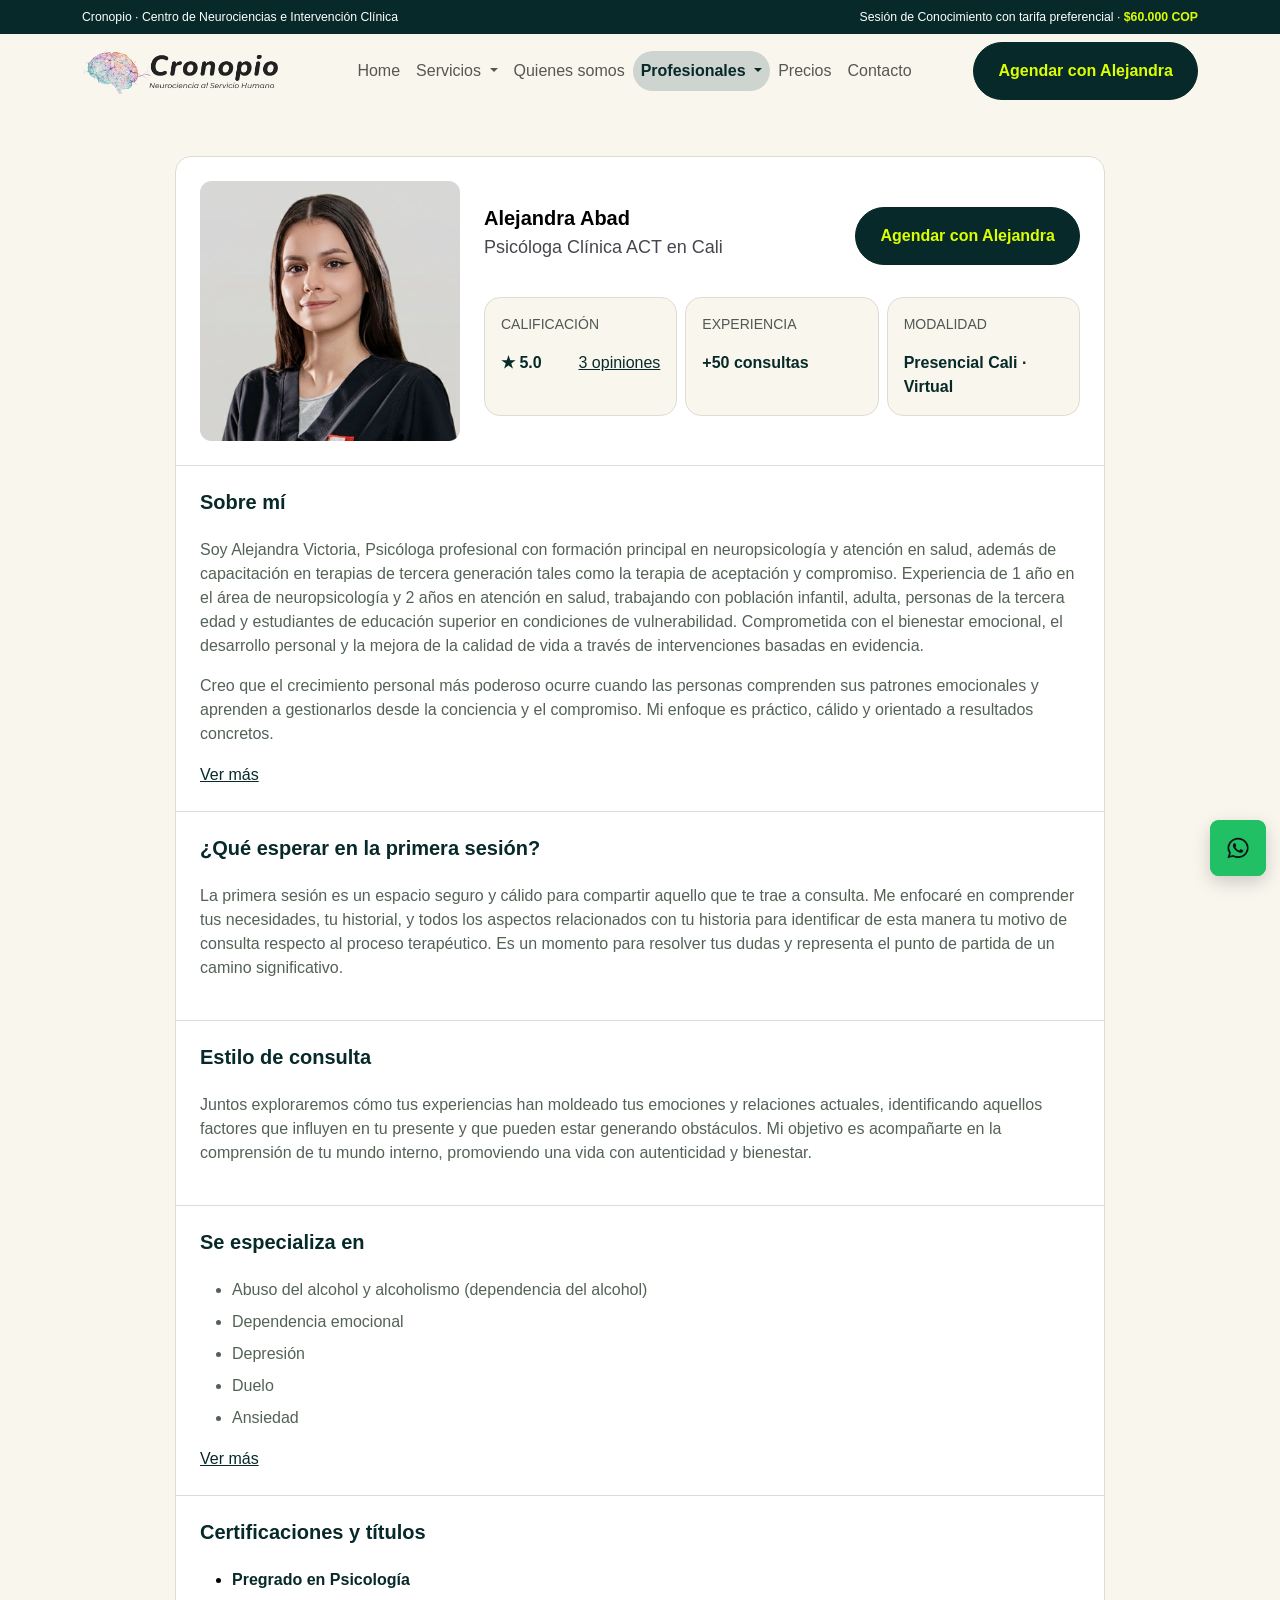
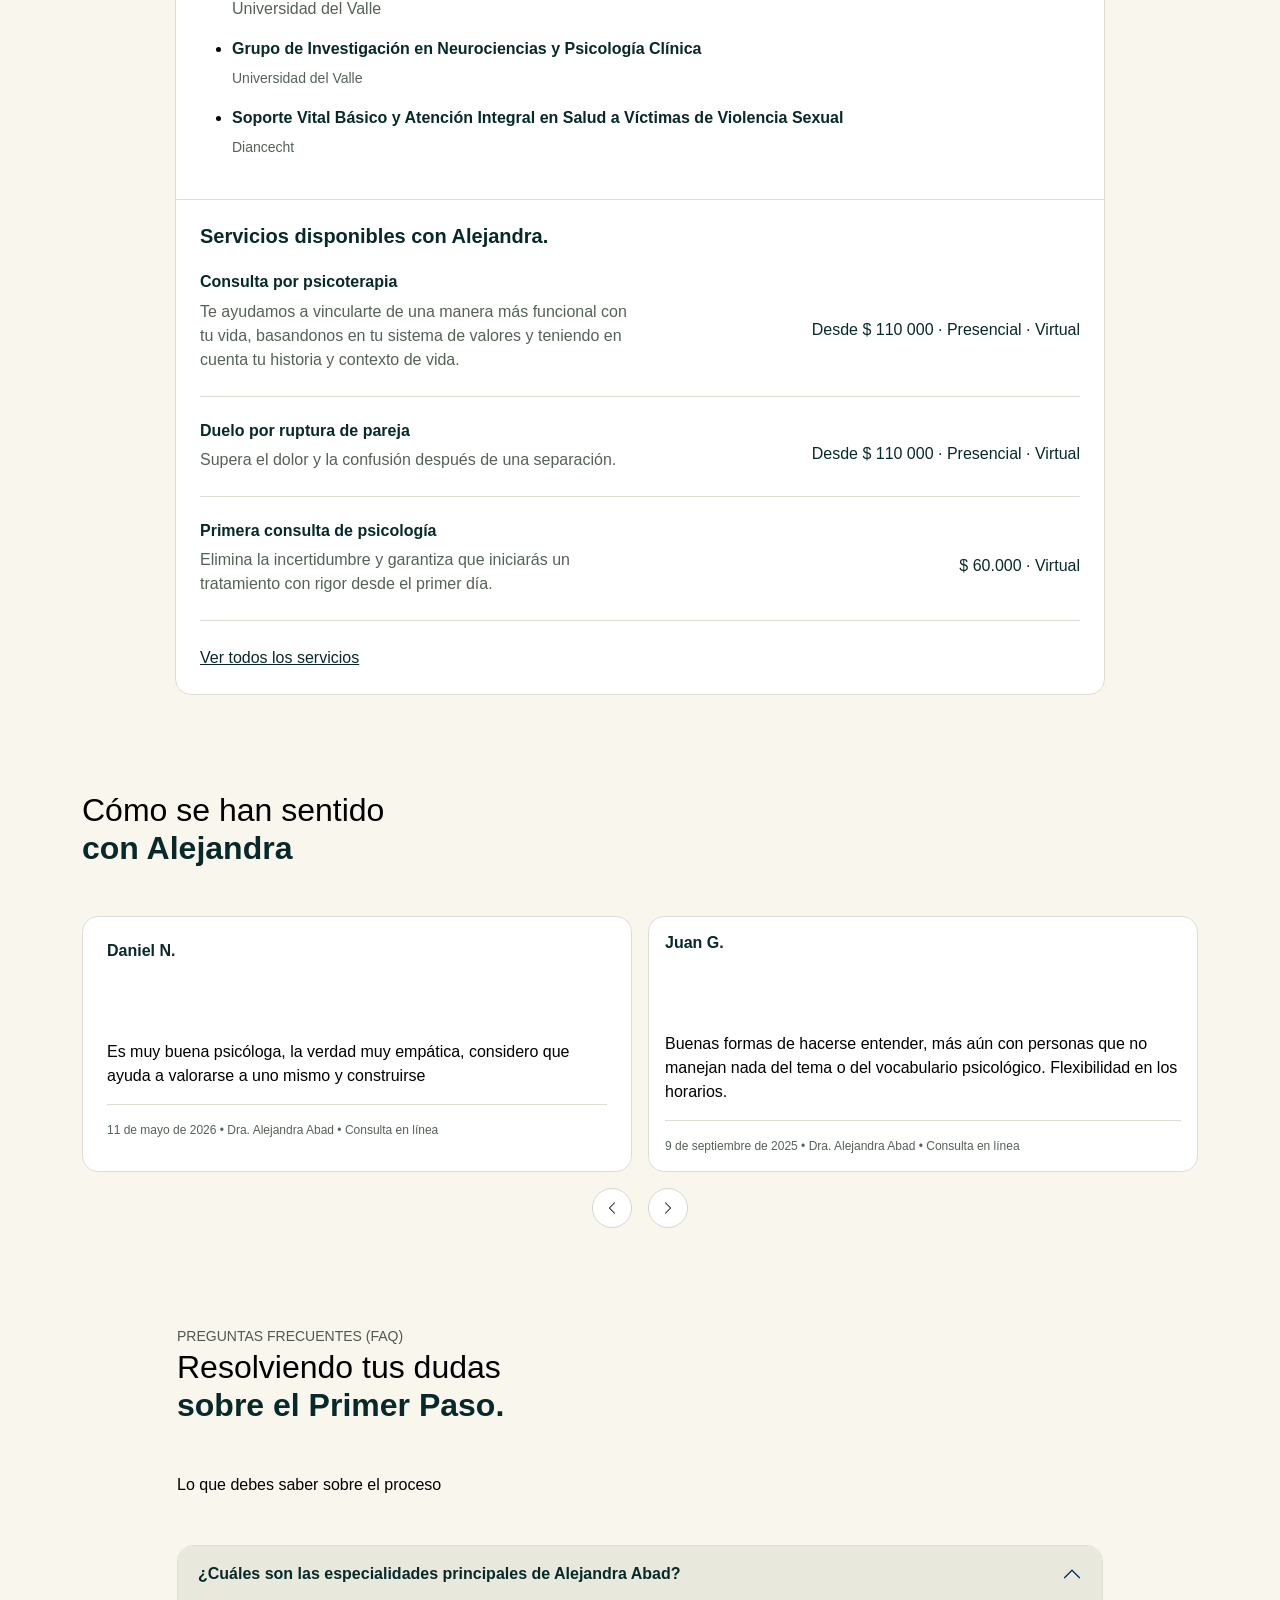
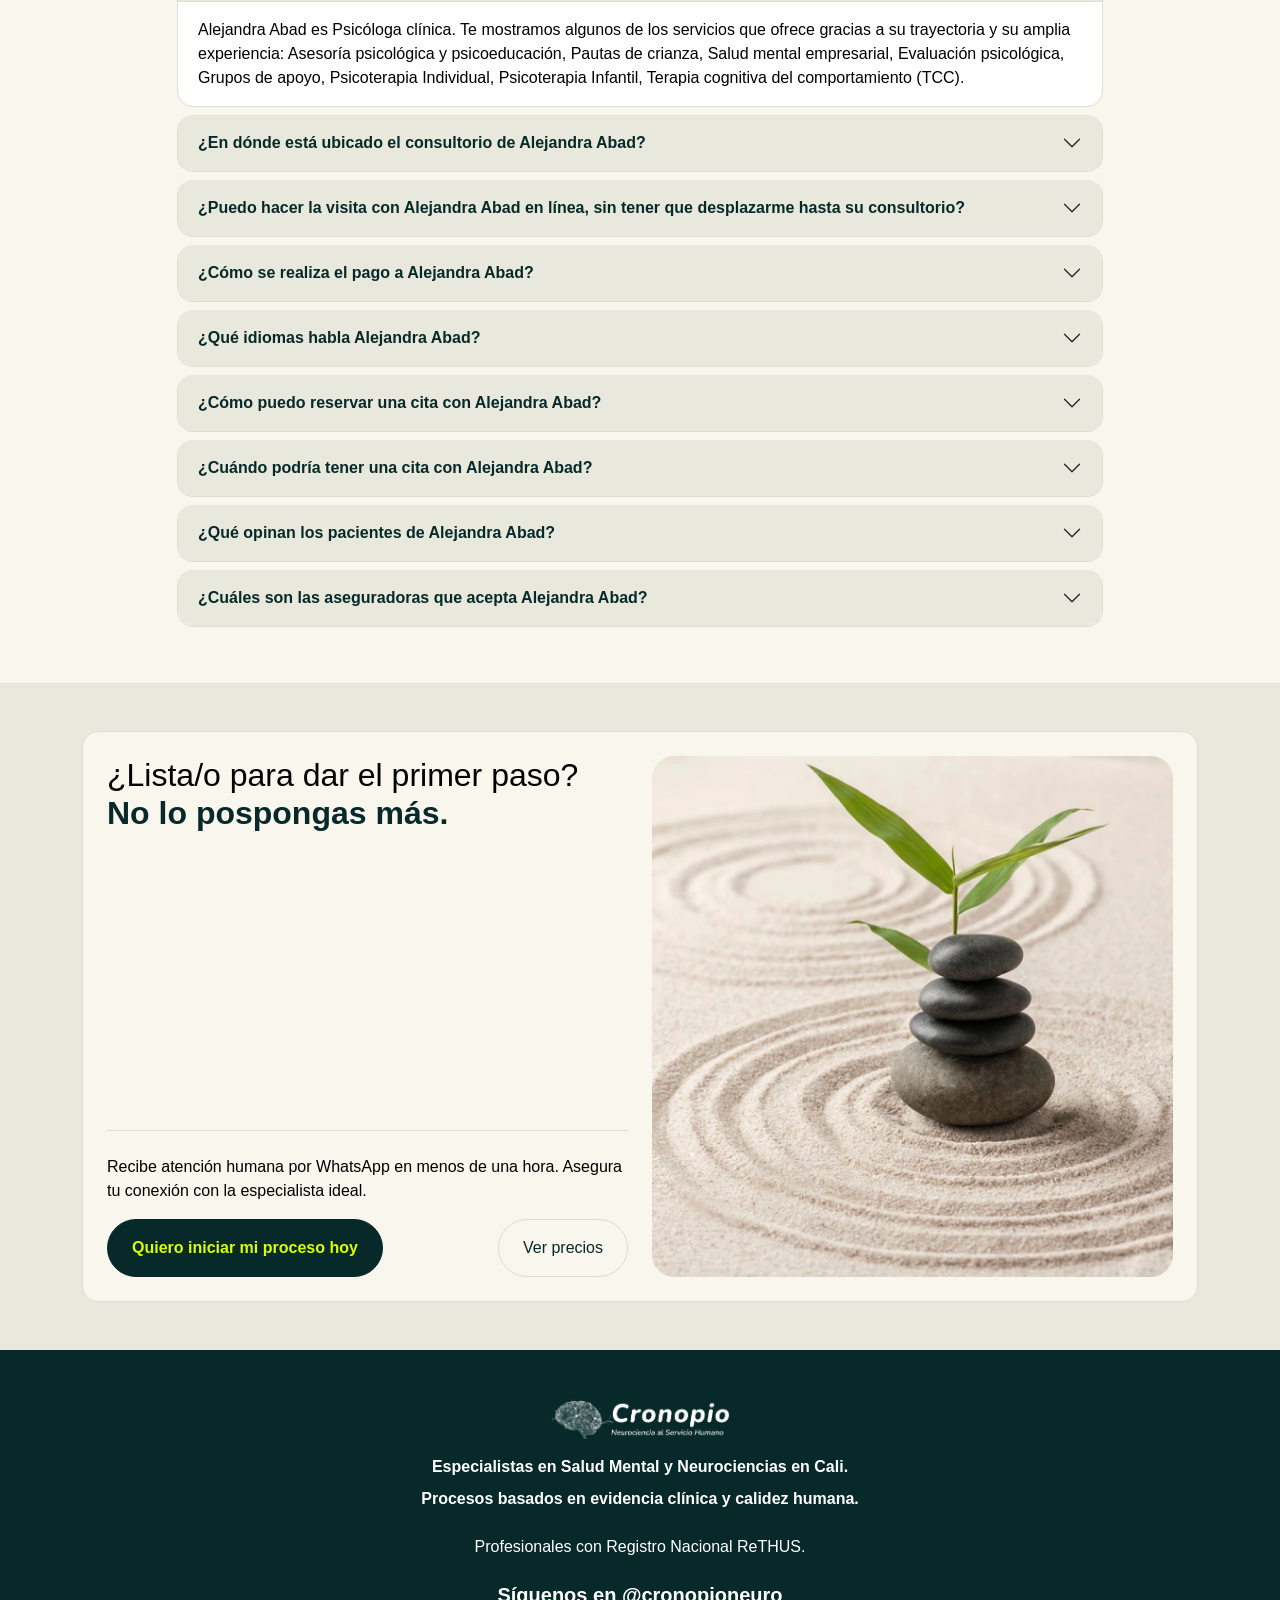
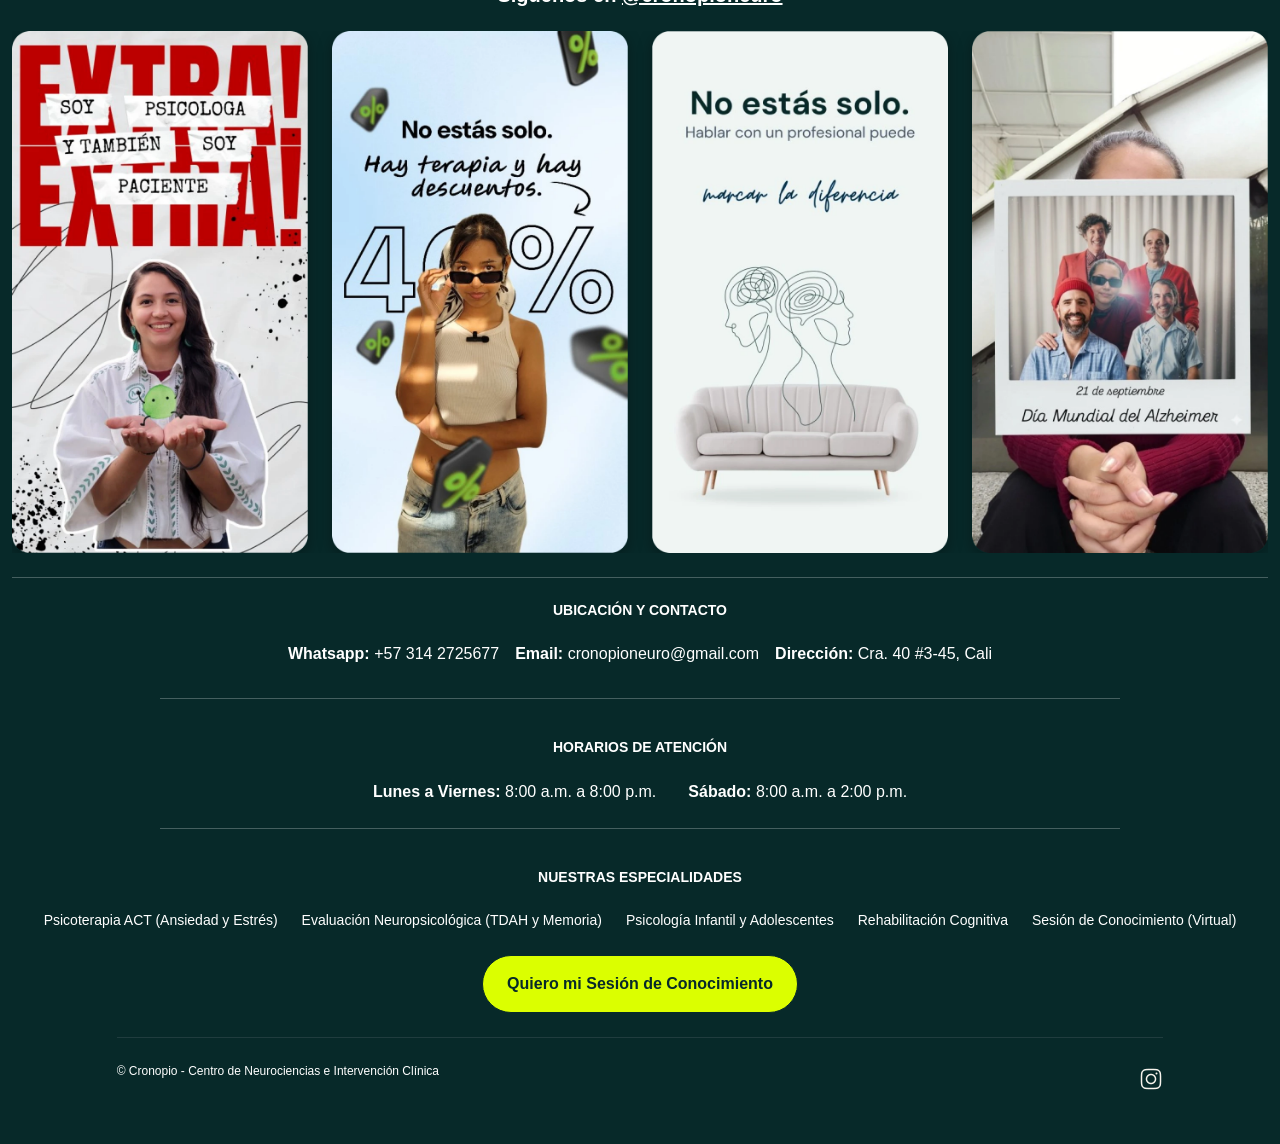
==== commit 6a7a81fc: "Update" ====
--- a/alejandra-abad.html
+++ b/alejandra-abad.html
@@ -1208,7 +1208,7 @@
                     <h6 class="text-uppercase small fw-bold mb-4">Ubicación y contacto</h6>
                     <ul class="d-flex flex-column flex-md-row justify-content-md-center list-unstyled mb-0 mt-2">
                         <li class="mb-2"><strong>Whatsapp:</strong> +57 314 2725677</li>
-                        <li class="mx-md-3 mb-2"><strong>Email:</strong> cronpioneuro@gmail.com</li>
+                        <li class="mx-md-3 mb-2"><strong>Email:</strong> cronopioneuro@gmail.com</li>
                         <li><strong>Dirección:</strong> Cra. 40 #3-45, Cali</li>
                     </ul>
                 </div>
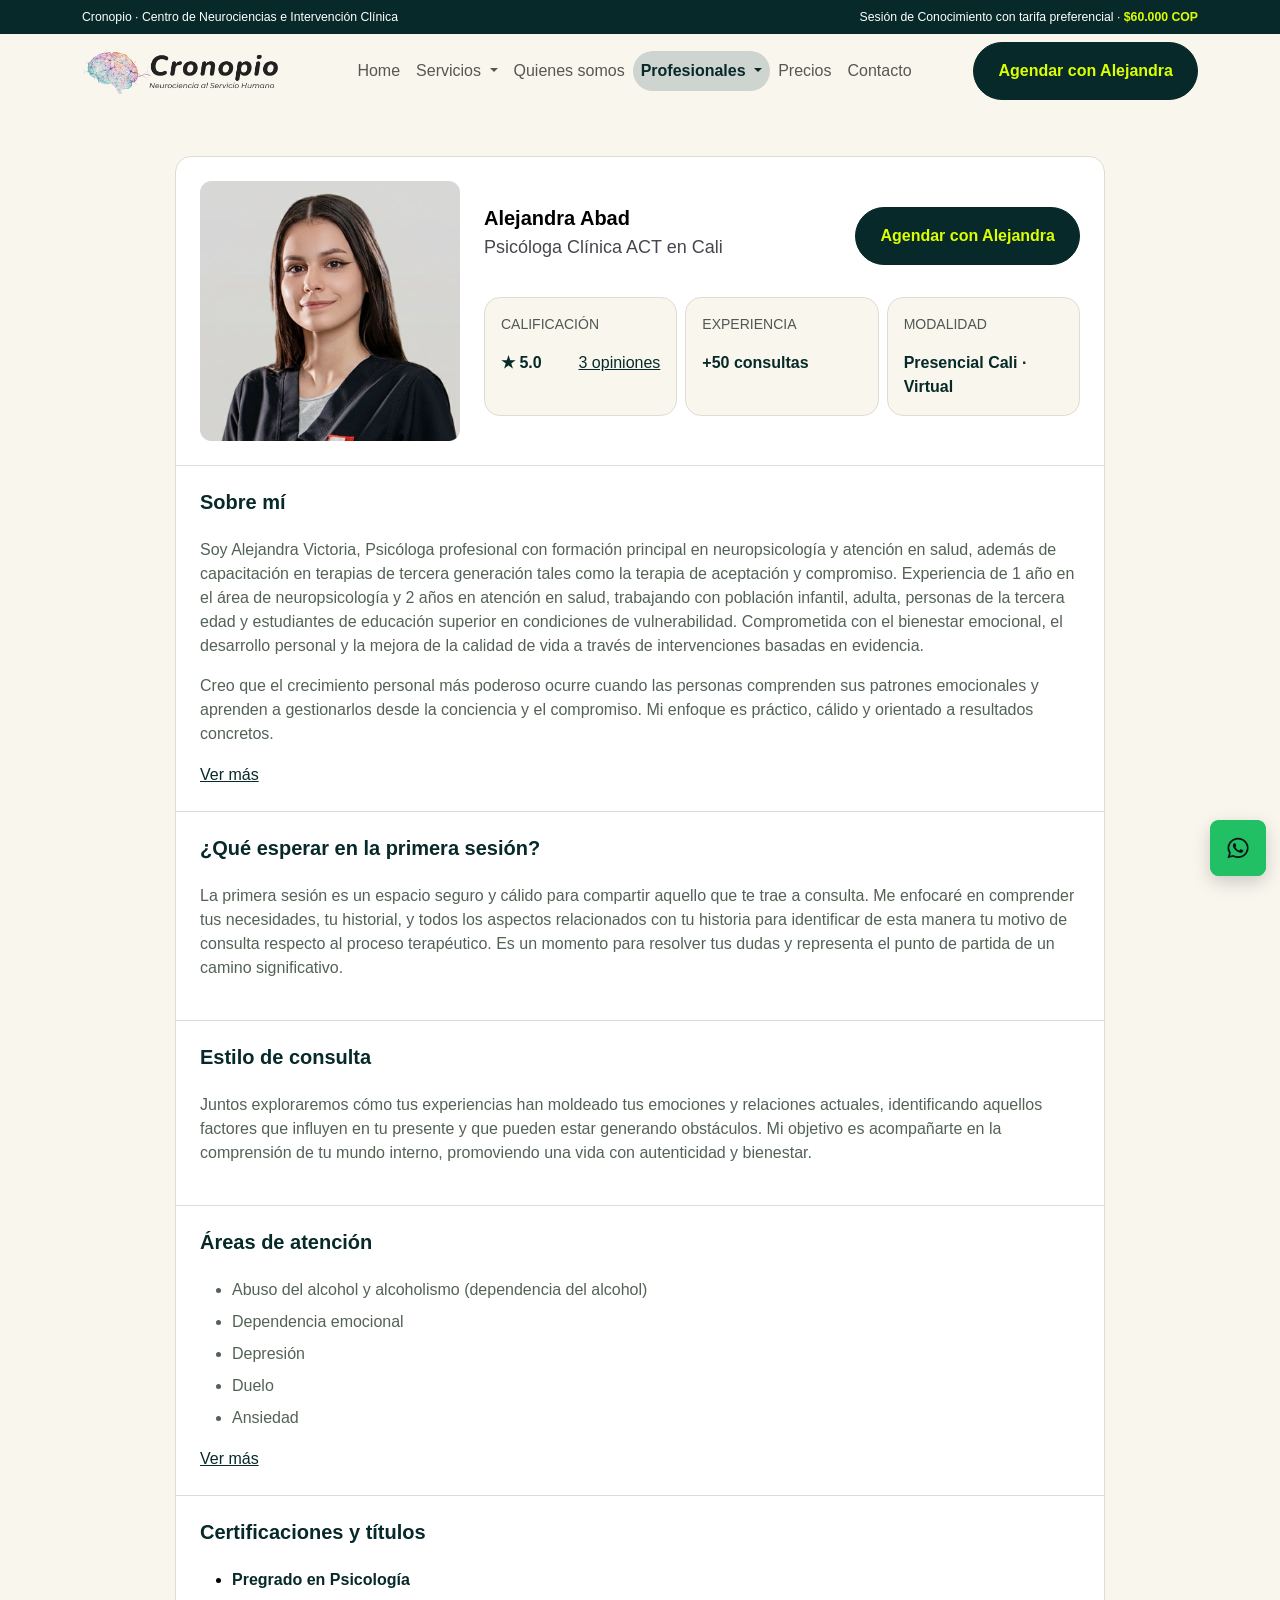
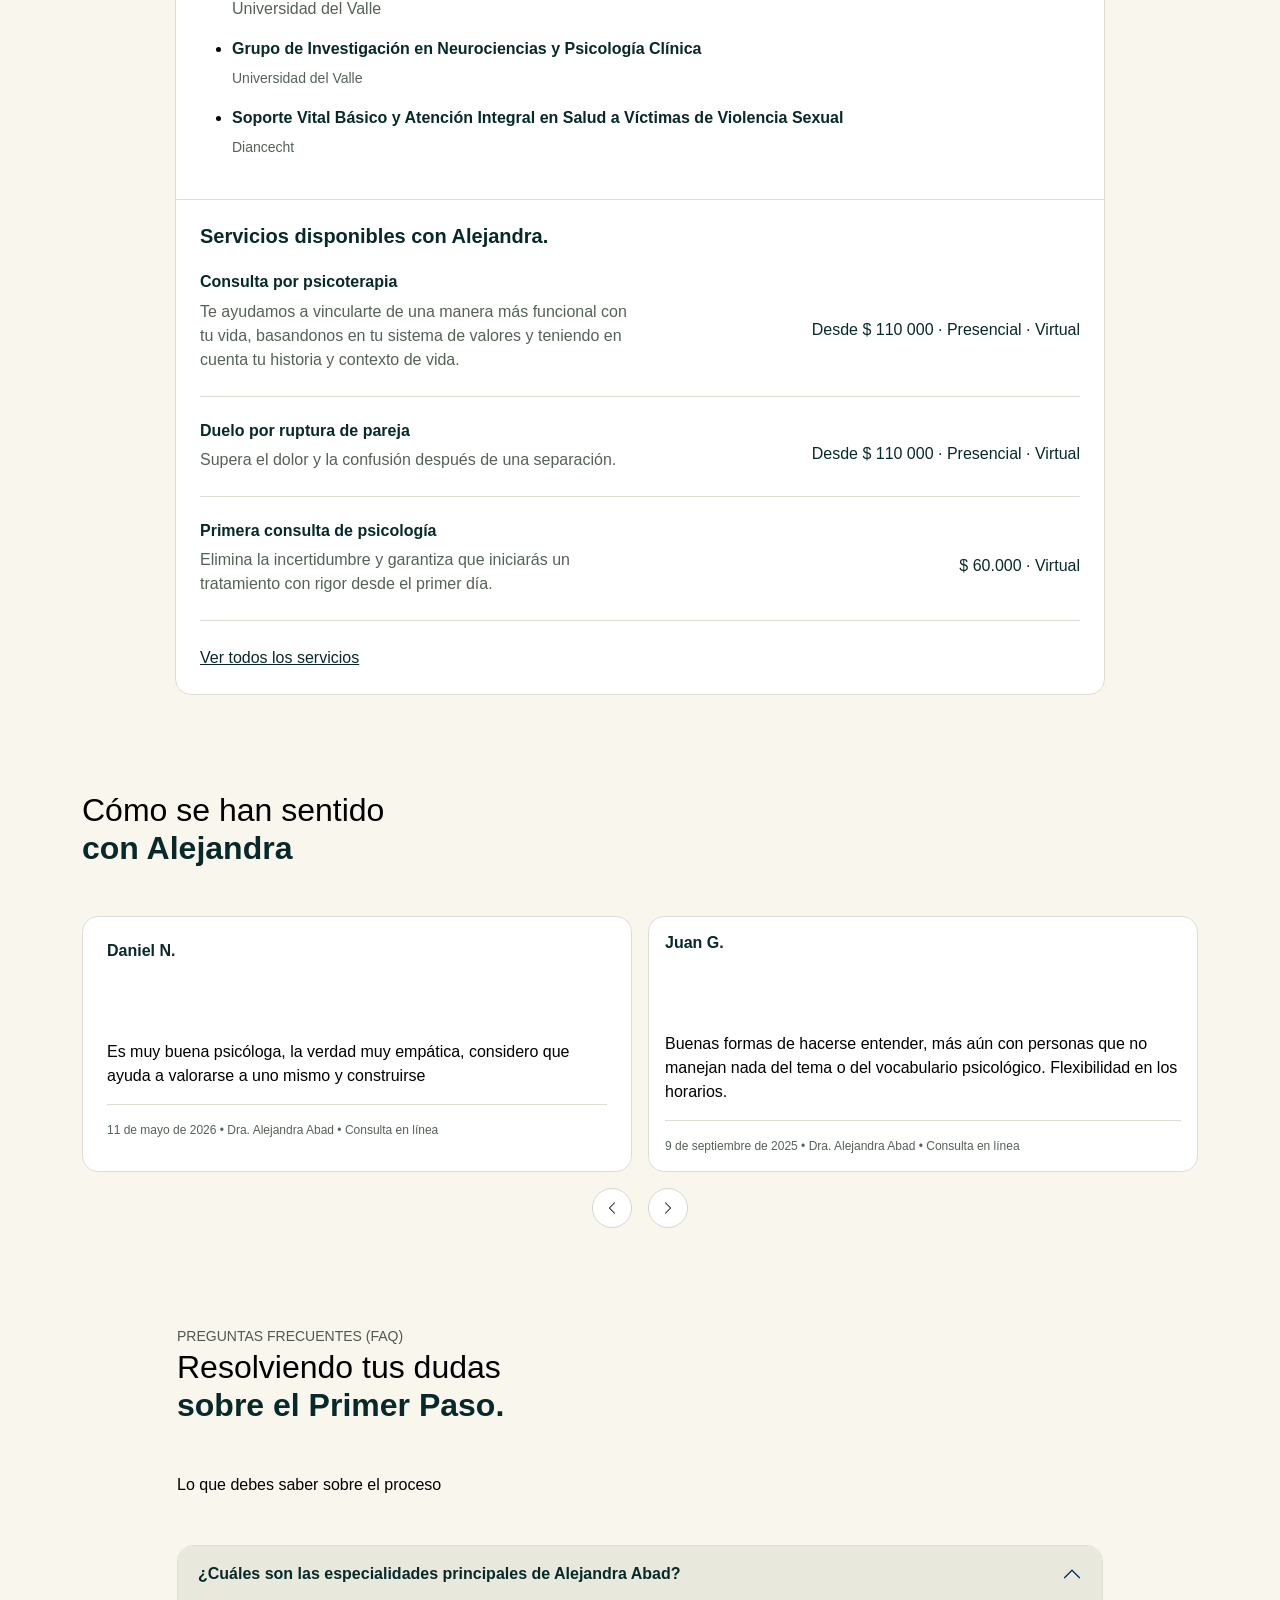
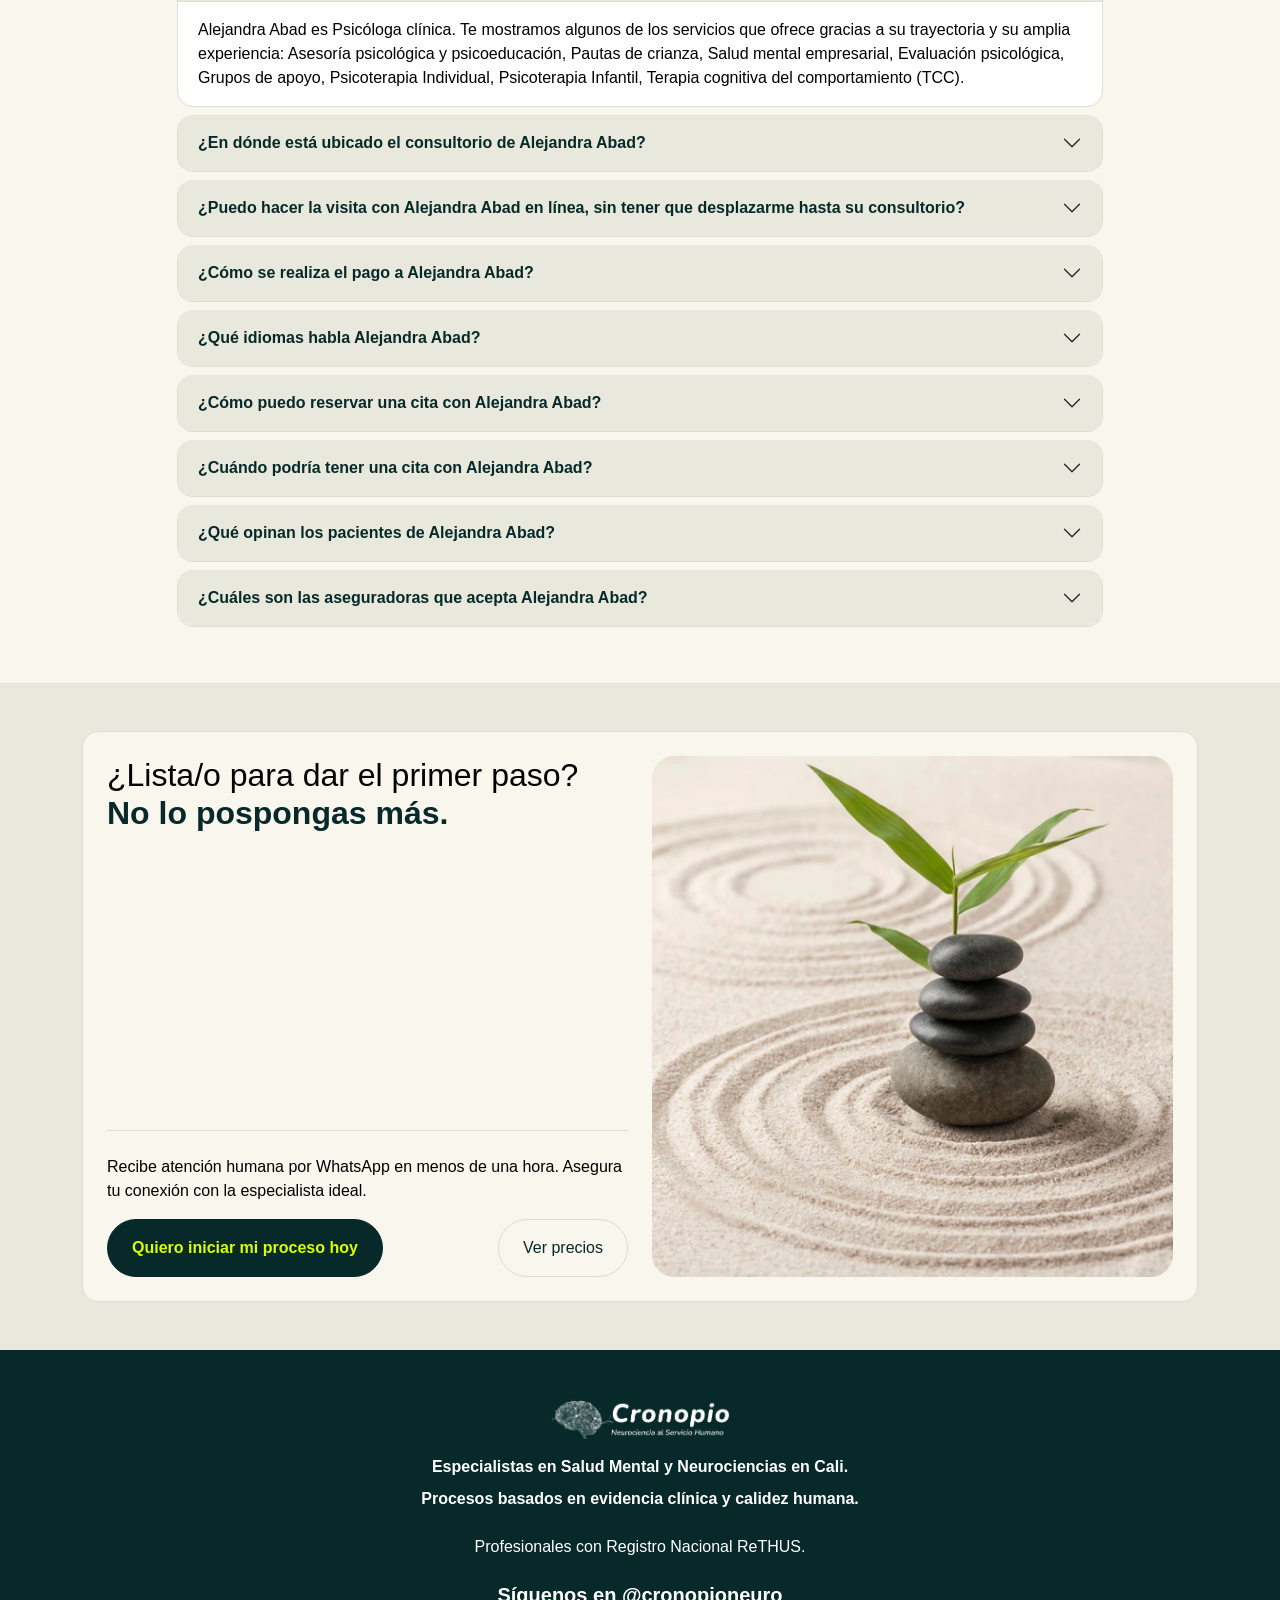
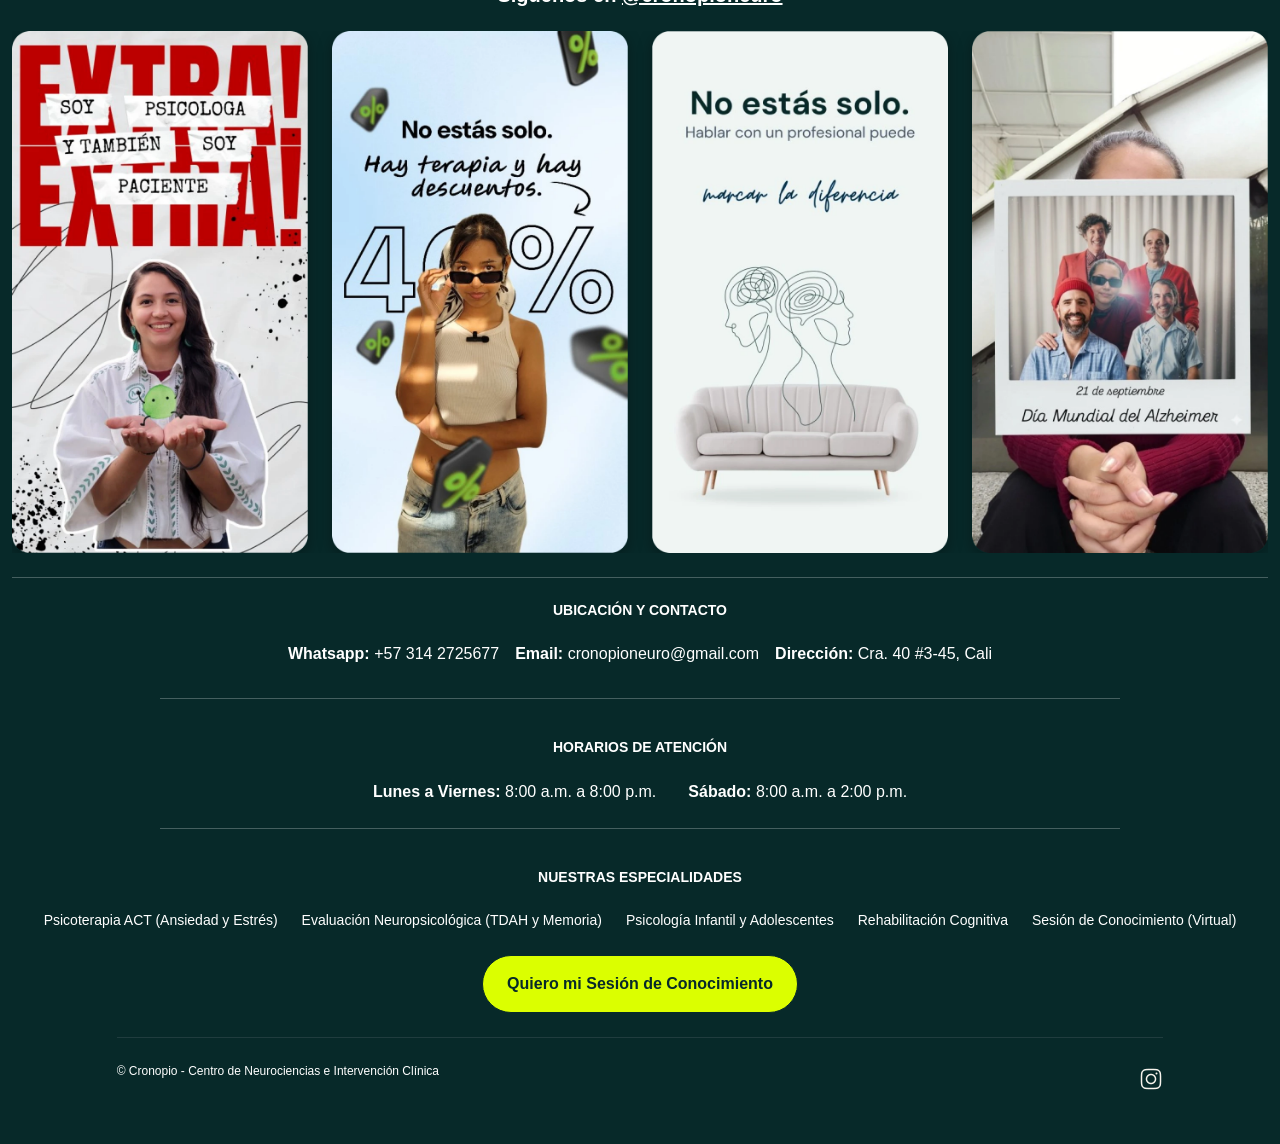
==== commit c50ebcc7: "Update" ====
--- a/alejandra-abad.html
+++ b/alejandra-abad.html
@@ -441,7 +441,7 @@
                     <div class="divider"></div>
                     <!-- 4. Especialidad -->
                     <div class="seccion-perfil p-4">
-                        <h2 class="seccion-label fw-bold fs-5 color-text-brand mb-4">Se especializa en</h2>
+                        <h2 class="seccion-label fw-bold fs-5 color-text-brand mb-4">Áreas de atención</h2>
                         <ul>
                             <li class="background-neutro-050 border-0 color-text mb-2 p-0">
                                 Abuso del alcohol y alcoholismo (dependencia del alcohol)</li>
@@ -614,7 +614,7 @@
         <div class="modal-dialog modal-dialog-centered modal-dialog-scrollable">
             <div class="modal-content">
                 <div class="modal-header">
-                    <h1 class="modal-title fs-5" id="modalExperienciaLabel">Se especializa en</h1>
+                    <h1 class="modal-title fs-5" id="modalExperienciaLabel">Áreas de atención</h1>
                     <button type="button" class="btn-close" data-bs-dismiss="modal" aria-label="Close"></button>
                 </div>
                 <div class="modal-body">
